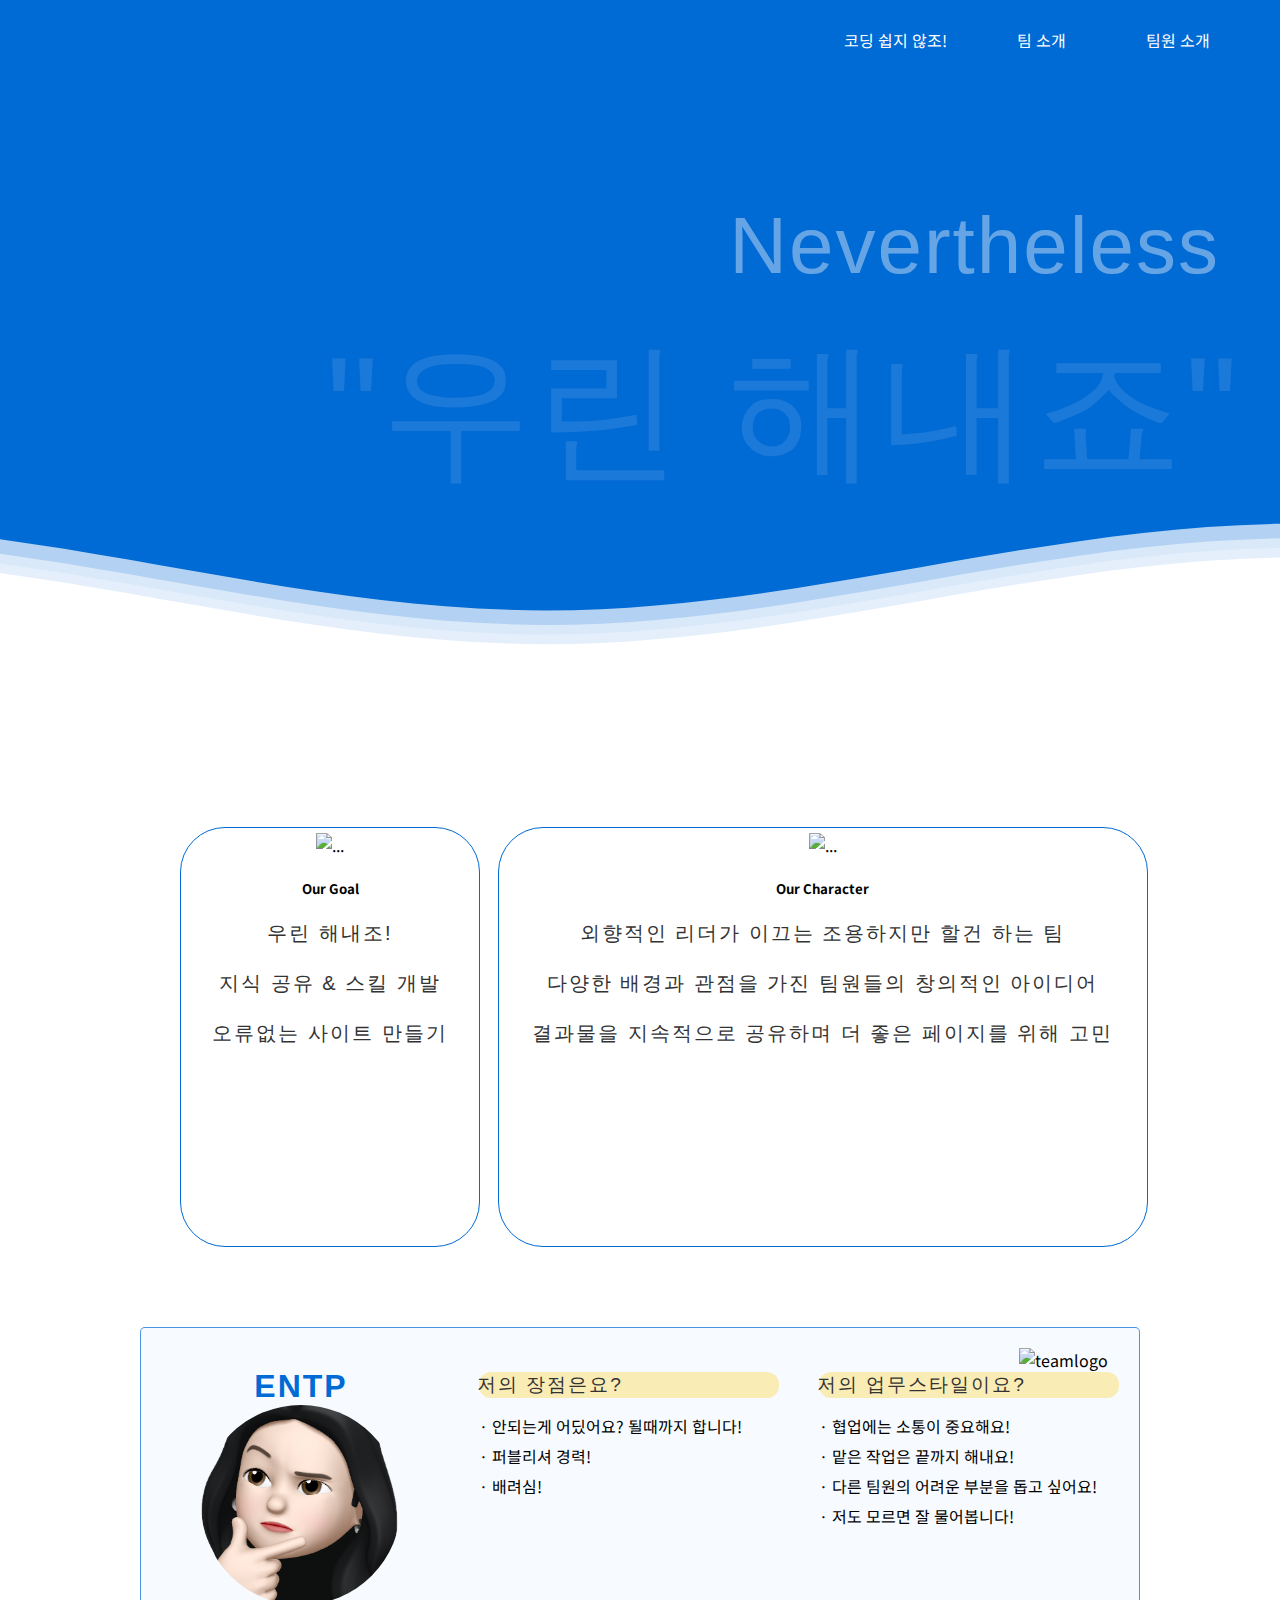
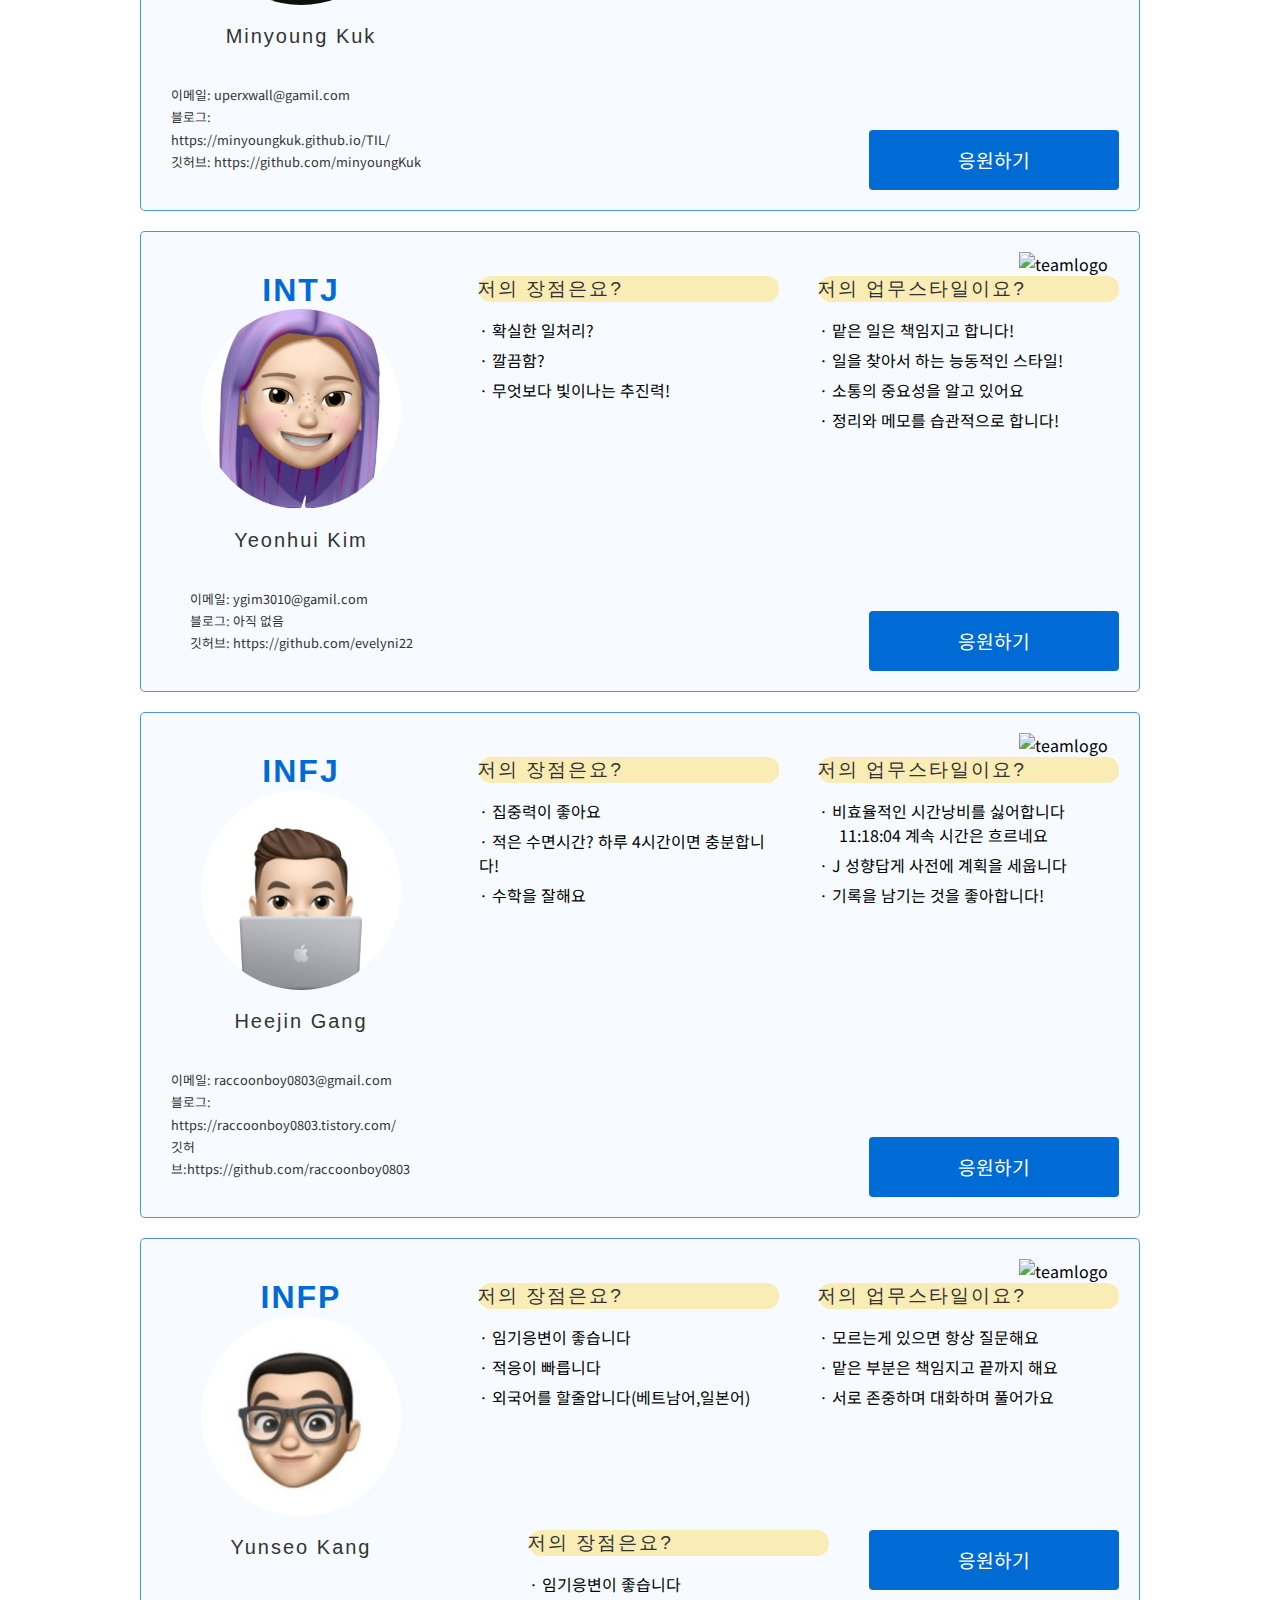
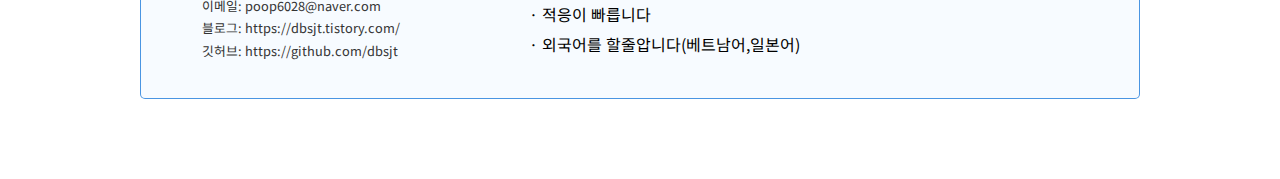
==== index.html @ ce43a479 "메인 화면 수정" ====
<!DOCTYPE html>
<html lang="en">
  <head>
    <meta charset="UTF-8" />
    <meta name="viewport" content="width=device-width, initial-scale=1.0" />
    <title>TEAM B05</title>
    <link rel="stylesheet" href="./css/style.css" />
  </head>
  <body>
    <!-- 운성 -->
    <div class="header">
      <div class="logo"></div>
      <div class="menu">
        <span class="title" onclick="scrollToTop()">코딩 쉽지 않조!</span>
        <a onclick="scrollToElement('#teamName')">팀 소개</a>
        <a onclick="scrollToElement('#firstMainCard', 'start')">팀원 소개</a>
      </div>
    </div>
    <!-- 운성 -->
    <!-- 연희 -->
    <div class="main">
      <!-- 로고있는 곳 네모 -->
      <div class="withoutwave">
        <h1 class="ourgoal1">Nevertheless</h1>
        <h1 class="ourgoal">"우린 해내죠"</h1>
      </div>

      <!--물결-->
      <div>
        <svg
          class="waves"
          xmlns="http://www.w3.org/2000/svg"
          xmlns:xlink="http://www.w3.org/1999/xlink"
          viewBox="0 24 150 28"
          preserveAspectRatio="none"
          shape-rendering="auto"
        >
          <defs>
            <path
              id="gentle-wave"
              d="M-160 44c30 0 58-18 88-18s 58 18 88 18 58-18 88-18 58 18 88 18 v44h-352z"
            />
          </defs>
          <g class="parallax">
            <use
              xlink:href="#gentle-wave"
              x="48"
              y="0"
              fill="rgba(255,255,255,0.7)"
            />
            <use
              xlink:href="#gentle-wave"
              x="48"
              y="3"
              fill="rgba(255,255,255,0.5)"
            />
            <use
              xlink:href="#gentle-wave"
              x="48"
              y="5"
              fill="rgba(255,255,255,0.3)"
            />
            <use xlink:href="#gentle-wave" x="48" y="7" fill="#fff" />
          </g>
        </svg>
      </div>
      <!--물결 끝-->
    </div>

    <!--맨 밑-->
    <div class="ourname">
      <div class="content flex">
        <p></p>
      </div>
    </div>

    <div class="flex">

        <div>
            <div class="yhcard1">
                <img src="https://encrypted-tbn0.gstatic.com/images?q=tbn:ANd9GcTBmzocrJNdVO9aKdgIhUL8b-_xjEfi5-vvSSz6p4Pv6wN9nYnUZXZ4HxGWE3G3DwFTs9Y&usqp=CAU"
                    class="card-img-top1" alt="...">
                <div class="yhc-body">
                    <h5 class="yhc-title">Our Goal</h5>
                    <p class="yhc-text">우린 해내조!<br><br>
                      지식 공유 & 스킬 개발 <br><br>
                      오류없는 사이트 만들기
                    </p>
                </div>
            </div>
        </div>
        <div>
            <div class="yhcard2">
                <img src="https://encrypted-tbn0.gstatic.com/images?q=tbn:ANd9GcSh9RCRWmDc_sLZ7TirH-FtY98nE40K6M0dqA&s"
                    class="card-img-top2" alt="...">
                <div class="yhc-body">
                    <h5 class="yhc-title">Our Character</h5>
                    <p class="yhc-text">외향적인 리더가 이끄는 조용하지만 할건 하는 팀<br><br>
                      다양한 배경과 관점을 가진 팀원들의 창의적인 아이디어<br><br>
                      결과물을 지속적으로 공유하며 더 좋은 페이지를 위해 고민</p>
                </div>
            </div>
        </div>
      </div>
    </div>
    <!-- 연희 끝 -->

    <!--카드섹션 시작-->
    <div class="mainCards">
      <div id="firstMainCard" class="mainCard">
        <div class="mainCardImgBox">
          <p class="mainProfileMbti">ENTP</p>
          <div class="profileImageWrap">
            <img
              src="./image/minyoung.png"
              alt="mainCardImage"
              class="mainCardImg"
            />
          </div>

          <p class="mainProfileName">Minyoung Kuk</p>
          <div class="mainCardsContact">
            <ul>
              <li>
                <a href="mailto: uperxwall@gamil.com"
                  >이메일: uperxwall@gamil.com</a
                >
              </li>
              <li>
                <a href="https://minyoungkuk.github.io/TIL/"
                  >블로그: https://minyoungkuk.github.io/TIL/</a
                >
              </li>
              <li>
                <a href="https://github.com/minyoungKuk"
                  >깃허브: https://github.com/minyoungKuk</a
                >
              </li>
            </ul>
          </div>
        </div>

        <div class="mainCardsContents">
          <div class="mainCardsContentsCon">
            <!-- <p class="title" style="text-align: right"> -->
            <!-- 팀 미니 프로젝트 - 코딩쉽지않조 -->
            <img
              src="https://ifh.cc/g/MtBP8X.png"
              class="teamlogo"
              alt="teamlogo"
            />
            <!-- </p> -->
            <div class="mainCardsTxtBox">
              <div>
                <p class="title">저의 장점은요?</p>
                <ul>
                  <li>· 안되는게 어딨어요? 될때까지 합니다!</li>
                  <li>· 퍼블리셔 경력!</li>
                  <li>· 배려심!</li>
                </ul>
              </div>
              <div>
                <p class="title">저의 업무스타일이요?</p>
                <ul>
                  <li>· 협업에는 소통이 중요해요!</li>
                  <li>· 맡은 작업은 끝까지 해내요!</li>
                  <li>· 다른 팀원의 어려운 부분을 돕고 싶어요!</li>
                  <li>· 저도 모르면 잘 물어봅니다!</li>
                </ul>
              </div>
            </div>
          </div>
          <a class="btn default" href="./sparta/index.html">응원하기</a>
        </div>
        <!--카드섹션 끝-->
      </div>

      <div id="firstMainCard" class="mainCard">
        <div class="mainCardImgBox">
          <p class="mainProfileMbti">INTJ</p>
          <div class="profileImageWrap">
            <img
              src="./image/evelynpoto.png"
              alt="mainCardImage"
              class="mainCardImg"
            />
          </div>

          <p class="mainProfileName">Yeonhui Kim</p>
          <div class="mainCardsContact">
            <ul>
              <li>
                <a href="mailto: uperxwall@gamil.com"
                  >이메일: ygim3010@gamil.com</a
                >
              </li>
              <li>
                <a href="https://minyoungkuk.github.io/TIL/"
                  >블로그: 아직 없음</a
                >
              </li>
              <li>
                <a href="https://github.com/minyoungKuk"
                  >깃허브: https://github.com/evelyni22</a
                >
              </li>
            </ul>
          </div>
        </div>

        <div class="mainCardsContents">
          <div class="mainCardsContentsCon">
            <!-- <p class="title" style="text-align: right"> -->
            <!-- 팀 미니 프로젝트 - 코딩쉽지않조 -->
            <img
              src="https://ifh.cc/g/MtBP8X.png"
              class="teamlogo"
              alt="teamlogo"
            />
            <!-- </p> -->
            <div class="mainCardsTxtBox">
              <div>
                <p class="title">저의 장점은요?</p>
                <ul>
                  <li>· 확실한 일처리?</li>
                  <li>· 깔끔함?</li>
                  <li>· 무엇보다 빛이나는 추진력!</li>
                </ul>
              </div>
              <div>
                <p class="title">저의 업무스타일이요?</p>
                <ul>
                  <li>· 맡은 일은 책임지고 합니다!</li>
                  <li>· 일을 찾아서 하는 능동적인 스타일!</li>
                  <li>· 소통의 중요성을 알고 있어요</li>
                  <li>· 정리와 메모를 습관적으로 합니다!</li>
                </ul>
              </div>
            </div>
          </div>
          <a class="btn default" href="./sparta/index.html">응원하기</a>
        </div>
        <!--카드섹션 끝-->
      </div>

      <!-- Heejin -->
      <div id="firstMainCard" class="mainCard">
        <div class="mainCardImgBox">
          <p class="mainProfileMbti">INFJ</p>
          <div class="profileImageWrap">
            <img
              src="./image/heejin.jpeg"
              alt="mainCardImage"
              class="mainCardImg"
            />
          </div>

          <p class="mainProfileName">Heejin Gang</p>
          <div class="mainCardsContact">
            <ul>
              <li>
                <a href="mailto: raccoonboy0803@gmail.com"
                  >이메일: raccoonboy0803@gmail.com</a
                >
              </li>
              <li>
                <a href="https://raccoonboy0803.tistory.com/"
                  >블로그: https://raccoonboy0803.tistory.com/</a
                >
              </li>
              <li>
                <a href="https://github.com/raccoonboy0803"
                  >깃허브:https://github.com/raccoonboy0803</a
                >
              </li>
            </ul>
          </div>
        </div>

        <div class="mainCardsContents">
          <div class="mainCardsContentsCon">
            <!-- <p class="title" style="text-align: right"> -->
            <!-- 팀 미니 프로젝트 - 코딩쉽지않조 -->
            <img
              src="https://ifh.cc/g/MtBP8X.png"
              class="teamlogo"
              alt="teamlogo"
            />
            <!-- </p> -->
            <div class="mainCardsTxtBox">
              <div>
                <p class="title">저의 장점은요?</p>
                <ul>
                  <li>· 집중력이 좋아요</li>
                  <li>· 적은 수면시간? 하루 4시간이면 충분합니다!</li>
                  <li>· 수학을 잘해요</li>
                </ul>
              </div>
              <div>
                <p class="title">저의 업무스타일이요?</p>
                <ul>
                  <li>
                    · 비효율적인 시간낭비를 싫어합니다
                    <div style="margin-left: 20px">
                      <span id="clock" style="margin: 0">00:00:00</span>
                      <span>계속 시간은 흐르네요</span>
                    </div>
                  </li>
                  <li>· J 성향답게 사전에 계획을 세웁니다</li>
                  <li>· 기록을 남기는 것을 좋아합니다!</li>
                </ul>
              </div>
            </div>
          </div>
          <a class="btn default" href="./sparta/index.html">응원하기</a>
        </div>
        <!--Heejin 끝-->
      </div>
      <div id="firstMainCard" class="mainCard">
        <div class="mainCardImgBox">
          <p class="mainProfileMbti">INFP</p>
          <div class="profileImageWrap">
            <img
              src="./image/yunseo.jpg"
              alt="mainCardImage"
              class="mainCardImg"
            />
          </div>
  
          <p class="mainProfileName">Yunseo Kang</p>
          <div class="mainCardsContact">
            <ul>
              <li>
                <a href="mailto: poop6028@naver.com"
                  >이메일: poop6028@naver.com</a
                >
              </li>
              <li>
                <a href="https://dbsjt.tistory.com/"
                  >블로그: https://dbsjt.tistory.com/</a
                >
              </li>
              <li>
                <a href="https://github.com/dbsjt"
                  >깃허브: https://github.com/dbsjt</a
                >
              </li>
            </ul>
          </div>
        </div>
  
        <div class="mainCardsContents">
          <div class="mainCardsContentsCon">
            <!-- <p class="title" style="text-align: right"> -->
            <!-- 팀 미니 프로젝트 - 코딩쉽지않조 -->
            <img
              src="https://ifh.cc/g/MtBP8X.png"
              class="teamlogo"
              alt="teamlogo"
            />
            <!-- </p> -->
            <div class="mainCardsTxtBox">
              <div>
                <p class="title">저의 장점은요?</p>
                <ul>
                  <li>· 임기응변이 좋습니다</li>
                  <li>· 적응이 빠릅니다</li>
                  <li>· 외국어를 할줄압니다(베트남어,일본어)</li>
                </ul>
              </div>
              <div>
                <p class="title">저의 업무스타일이요?</p>
                <ul>
                  <li>· 모르는게 있으면 항상 질문해요</li>
                  <li>· 맡은 부분은 책임지고 끝까지 해요</li>
                  <li>· 서로 존중하며 대화하며 풀어가요</li>
                </ul>
              </div>
            </div>
          </div>
          <div>
            <div class="mainCardsTxtBox">
              <div>
                <p class="title">저의 장점은요?</p>
                <ul>
                  <li>· 임기응변이 좋습니다</li>
                  <li>· 적응이 빠릅니다</li>
                  <li>· 외국어를 할줄압니다(베트남어,일본어)</li>
                </ul>
              </div>
              <div>
          <a class="btn default" href="./sparta/index.html">응원하기</a>
        </div>
        </div>
        <!--카드섹션 끝-->
      </div>
    </div>
    <script src="./js/main.js"></script>
  </body>
</html>
---- css/style.css ----
@import url("https://fonts.googleapis.com/css2?family=Noto+Sans+KR:wght@100..900&display=swap");

/* 공통 st */
* {
  font-family: "Noto Sans KR", sans-serif;
  font-optical-sizing: auto;
  box-sizing: border-box;
}
body {
  margin: 0;
}

.btn {
  display: flex;
  flex-direction: column;
  align-items: center;
  align-content: center;
  justify-content: center;
  width: 250px;
  height: 60px;
  background-color: #006ad5;
  border: 2px solid #006ad5;
  border-radius: 4px;
  color: #fff;
  font-size: 1.2rem;
}

.btn:hover {
  background-color: #fff;
  color: #000;
}

.btn.yellow {
  display: flex;
  flex-direction: column;
  align-items: center;
  align-content: center;
  justify-content: center;
  width: 250px;
  height: 60px;
  background-color: #ffd653;
  border: 2px solid #ffd653;
  border-radius: 4px;
  color: #000;
  font-size: 1.2rem;
}
.btn.yellow:hover {
  background-color: #fff;
  color: #000;
}
/* 공통 nd */

/* 운성 */
body {
  margin: 0;
  padding: 0;
  width: 100%;
  height: 100%;
}

.header {
  position: fixed;
  top: 0;
  z-index: 1000;
  width: 100%;
  height: 80px;
  display: flex;
  align-items: center;
  justify-content: flex-end;
  background-color: #006ad5;
  padding-right: 20px;
}

.logo {
  width: 300px;
  height: 80px;
  background-image: url("https://ifh.cc/g/gz9Has.jpg");
  background-position: center;
  background-size: contain;
  background-repeat: no-repeat;
}

.menu {
  width: auto;
  display: flex;
  flex-direction: row;
  align-items: center;
  margin-left: auto; /* Start at the right */
  margin-right: 20px;
}
.menu a {
  text-decoration: none;
  color: white;
  padding: 10px 30px; /* 조절 가능한 패딩 값 */
  cursor: pointer;
  margin-left: 20px; /* 오른쪽 마진 추가 */
}

.menu a:last-child {
  margin-right: 0;
}

a:hover {
  text-decoration: underline;
}

.title {
  color: white;
  padding-right: 20px;
  cursor: pointer; /* 손 모양 커서 추가 */
  text-decoration: none; /* 밑줄 제거 */
}

.title:hover {
  text-decoration: underline; /* 마우스 오버 시 밑줄 효과 */
}

.List {
  width: 100%;
  height: 100px;
  margin-top: 20px;
  display: flex;
  align-items: center;
  border: 2px solid black;
  position: relative;
}
/* 운성 */

/* 연희 */

@import url(//fonts.googleapis.com/css?family=Lato:300:400);

body {
  margin: 0;
}

/* 글자들 */
h1 {
  font-family: "Lato", sans-serif;
  font-weight: 300;
  letter-spacing: 2px;
  font-size: 48px;
}

p {
  font-family: "Lato", sans-serif;
  letter-spacing: 2px;
  font-size: 20px;
  color: #333333;
}
.ourgoal1 {
  opacity: 0.4;
  font-size: 80px;
  margin: 200px 60px 0px auto;
}
.ourgoal {
  opacity: 0.1;
  font-size: 150px;
  margin: 20px 40px 0px auto;
}
/* 모형들 */

.main {
  position: fixed;
  position: relative;
  text-align: center;
  background-color: #006ad5;
  color: white;
}

.withoutwave {
  width: 100%;
  margin: 0;
  padding: 0;
  display: flex;
  flex-direction: column;
}

.waves {
  position: relative;
  width: 100%;
  height: 15vh;
  margin-bottom: -7px;
  /*Fix for safari gap*/
  min-height: 100px;
  max-height: 150px;
}

.content {
  position: relative;
  height: 20vh;
  text-align: center;
  font-size: 25px;
}

.flex {
  margin: 0 19% 0 19%;

  display: flex;
  justify-content: center;
  align-items: center;
  text-align: center;
}

.yhcard1 {
  width: 300px;
  height: 420px;
  border-radius: 15vh;
  border-style: ridge;
  border-color: #006ad5;
  border-width: 1px;
  border-radius: 5vh;
  margin: 0 5% 0 5%;
  padding: 5px 25px 5px 25px;
}

.yhcard2 {
  width: 650px;
  height: 420px;
  border-radius: 15vh;
  border-style: ridge;
  border-color: #006ad5;
  border-width: 1px;
  border-radius: 5vh;
  margin: 0 5% 0 5%;
  padding: 5px 25px 5px 25px;
}

/* Animation */

.parallax > use {
  animation: move-forever 25s cubic-bezier(0.55, 0.5, 0.45, 0.5) infinite;
}

.parallax > use:nth-child(1) {
  animation-delay: -2s;
  animation-duration: 7s;
}

.parallax > use:nth-child(2) {
  animation-delay: -3s;
  animation-duration: 10s;
}

.parallax > use:nth-child(3) {
  animation-delay: -4s;
  animation-duration: 13s;
}

.parallax > use:nth-child(4) {
  animation-delay: -5s;
  animation-duration: 20s;
}

@keyframes move-forever {
  0% {
    transform: translate3d(-90px, 0, 0);
  }

  100% {
    transform: translate3d(85px, 0, 0);
  }
}

/*for mobile*/
@media (max-width: 768px) {
  .waves {
    height: 40px;
    min-height: 40px;
  }

  .content {
    height: 30vh;
  }

  h1 {
    font-size: 24px;
  }
}

/* 연희 끝 */

/* mainPage cardSection */
.mainCards {
  margin: 80px 0;
}
.mainCard {
  display: flex;
  flex-direction: row;
  border: 1px solid rgba(0, 106, 213, 0.7);
  border-radius: 5px;
  justify-content: space-between;
  width: 100%;
  max-width: 1000px;
  padding: 20px;
  background-color: #f5faffc9;
  margin: 20px auto;
}
.mainCardImgBox {
  width: 300px;
  display: flex;
  flex-direction: column;
  align-items: center;
  margin: 0px 30px 0 10px;
}
.profileImageWrap {
  width: 200px;
  height: 200px;
  border-radius: 70%;
  overflow: hidden;
}
.mainCardImg {
  width: 100%;
  height: 100%;
  object-fit: cover;
}

.mainProfileMbti {
  margin: 20px 0 0 0;
  font-size: 20px;
  font-weight: 700;
  color: #006ad5;
  font-size: 2rem;
}

.mainCardsContact ul {
  padding: 0;
}
.mainCardsContact ul li {
  font-size: 0.8rem;
  line-height: 1.4rem;
}
.mainCardsContact ul li a {
  text-decoration: none;
  color: #333;
  cursor: pointer;
}

.mainCardsContents {
  width: 658px;
  display: flex;
  flex-direction: column;
  align-items: flex-end;
  justify-content: space-between;
}

.mainCardsContents p {
  font-size: 1.2rem;
  text-align: right;
}

.mainCardsContentsCon {
  display: flex;
  flex-direction: column;
  align-items: flex-end;
}
.mainCardsContentsCon .teamlogo {
  width: 100px;
  padding: 0;
  /* background-color: #fff; */
}
.mainCardsContents p.title {
  width: 300px;
  color: #333333;
  font-weight: 500;
  background-color: #ffd7536e;
  border-radius: 20px;
  font-size: 1rem;
  text-align: left;
  text-indent: -2px;
}
.mainCard ul {
  list-style: none;
}
.mainCard p:hover {
  text-decoration: none;
  cursor: none;
}

.mainCardsTxtBox {
  display: flex;
  flex-direction: row;
}

.mainCardsTxtBox ul {
  list-style: none;
  padding: 0;
}

.mainCardsTxtBox ul li {
  padding-bottom: 6px;
}

.mainCardsTxtBox div {
  margin-left: 40px;
}
.mainCard .mainCardsTxtBox div .title {
  background-color: #fff;
  font-size: 1.2rem;
  margin: 0;
  text-align: left;
  padding: 0;
  background-color: #ffd7536e;
  border-radius: 12px;
  text-indent: -2px;
}

.mainCardsContents .btn {
  text-decoration: none;
  transition: all 300ms ease;
}

.mainCardsContents .btn.default:hover {
  transform: scale(1.02);
}

/* 현우 작업본 */
.item {
  width: 360px;
  height: 315px;
  border: 1px solid black;
  text-align: center;

  margin: 20px right 20px auto;
}

.container {
  display: flex;
  gap: 20px;

  align-items: stretch;
}
.container-wrapper {
  width: fit-content;
  display: flex;
  flex-direction: column;
  gap: 20px;
}
/* 윤서 작업본 */
.mypostingbox {
  width: 400px;
  height: fit-content;

  padding: 30px;
  box-shadow: 0px 0px 3px 0px black;
  border-radius: 5px;
  background-color: white;

  justify-content: center;
}
.myimg {
  width: 300px;
  height: 300px;

  margin: 30px auto 0px auto;
  box-shadow: 0px 0px 3px 0px black;
  border-radius: 50%;
  overflow: hidden;
  position: relative;
}
.moge {
  height: 200px;
  font-family: "Jua", sans-serif;
  text-align: center;
}
.jua-regular {
  font-family: "Jua", sans-serif;
  font-weight: 400;
  font-style: normal;
  font-size: 40px;
  color: #006ad5;
  margin: 20px;

  text-align: center;
}
.card-img-top1 {
  width: 100%;
  height: 170px;
}
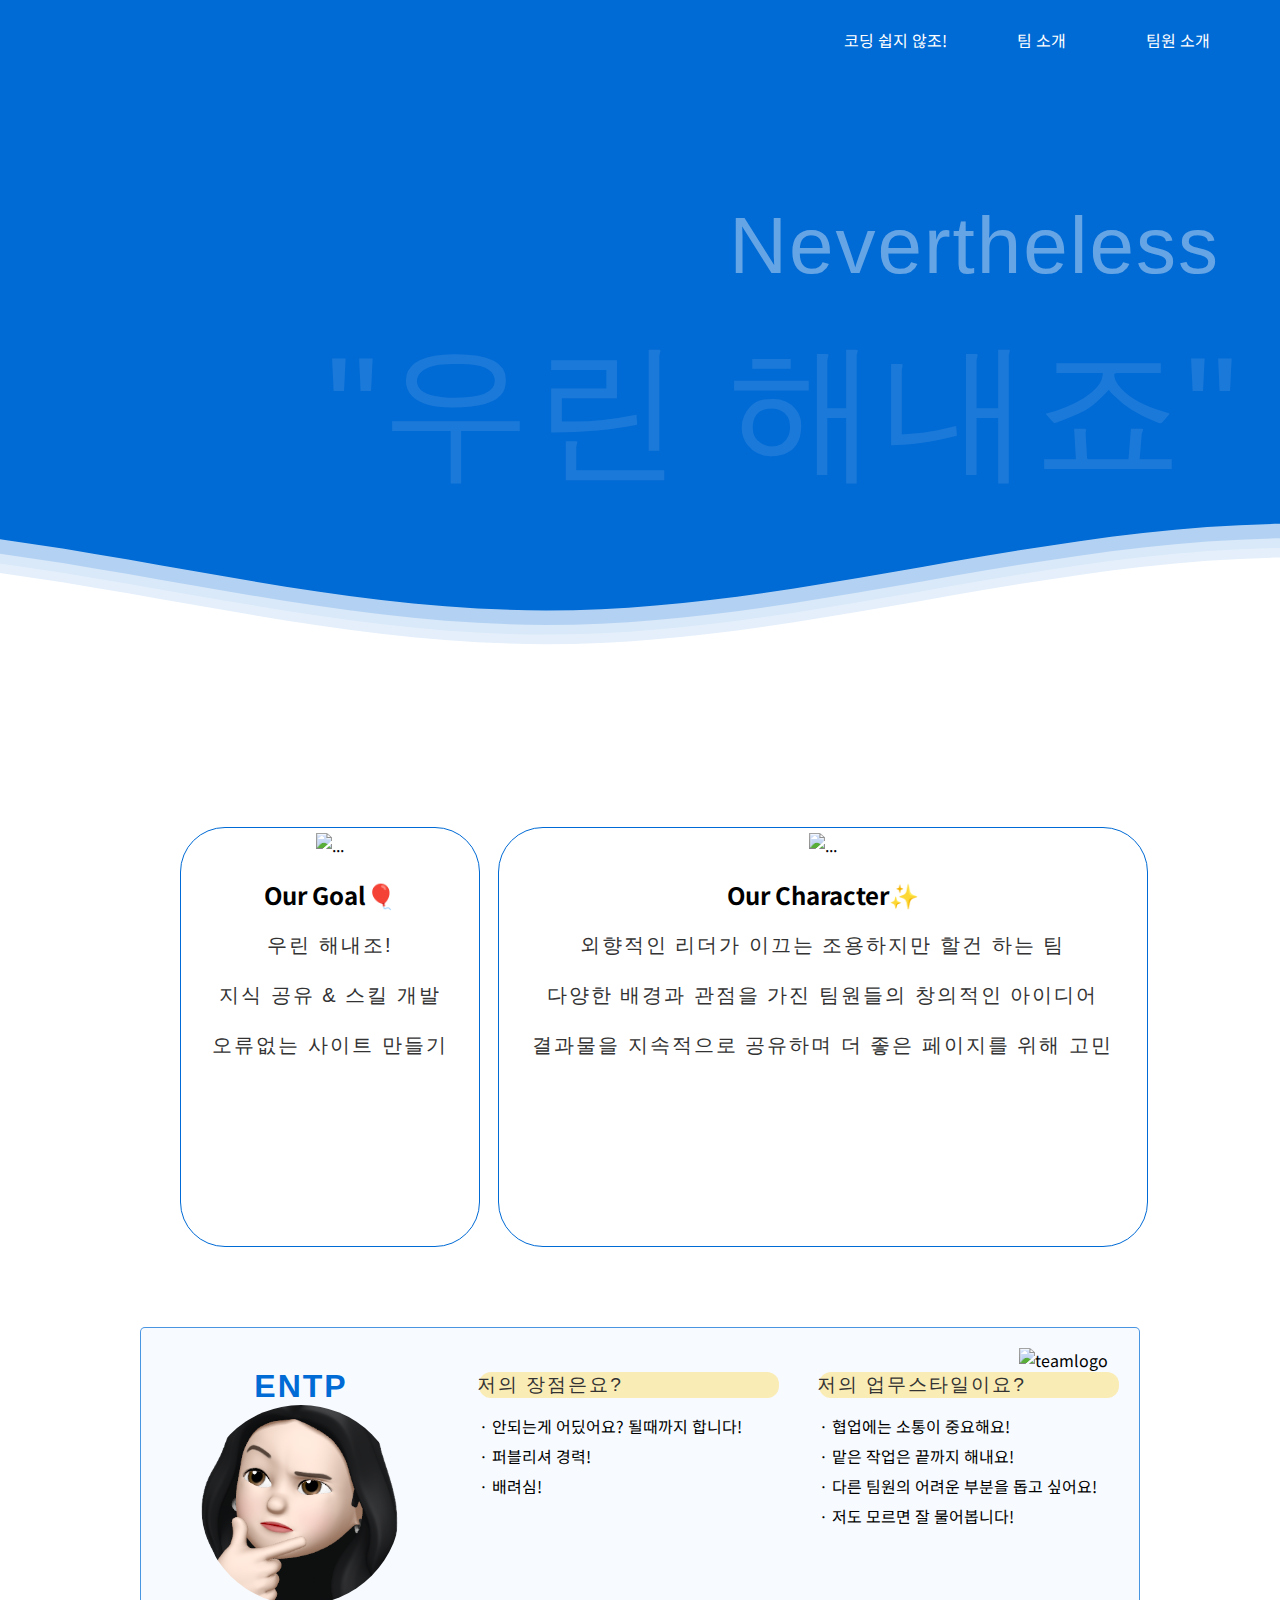
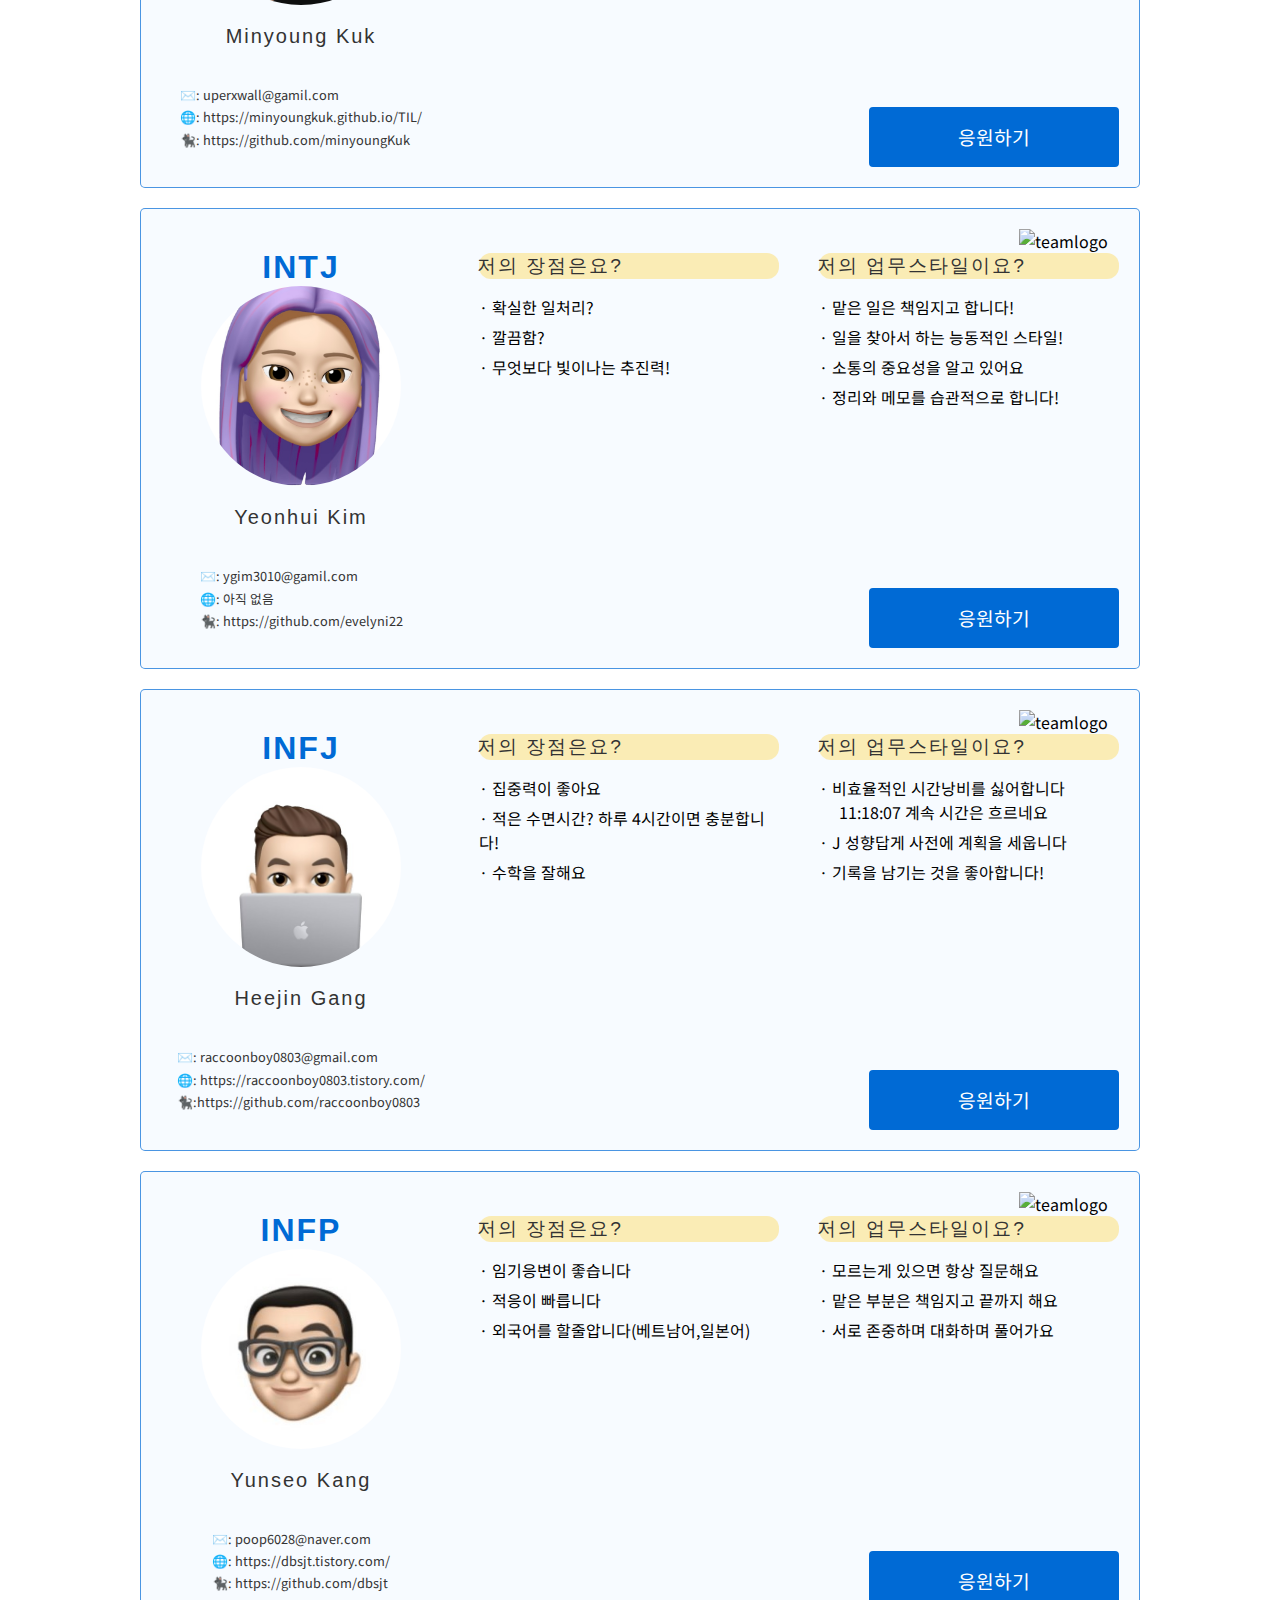
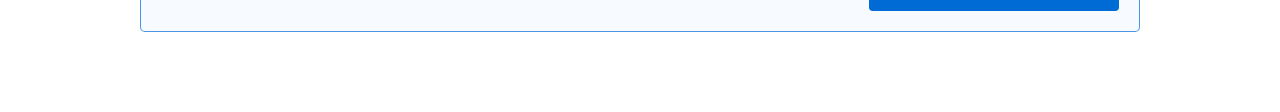
==== commit 7f0026b0: "end" ====
--- a/index.html
+++ b/index.html
@@ -81,7 +81,7 @@
                 <img src="https://encrypted-tbn0.gstatic.com/images?q=tbn:ANd9GcTBmzocrJNdVO9aKdgIhUL8b-_xjEfi5-vvSSz6p4Pv6wN9nYnUZXZ4HxGWE3G3DwFTs9Y&usqp=CAU"
                     class="card-img-top1" alt="...">
                 <div class="yhc-body">
-                    <h5 class="yhc-title">Our Goal</h5>
+                    <h2 class="yhc-title">Our Goal🎈</h2>
                     <p class="yhc-text">우린 해내조!<br><br>
                       지식 공유 & 스킬 개발 <br><br>
                       오류없는 사이트 만들기
@@ -94,7 +94,7 @@
                 <img src="https://encrypted-tbn0.gstatic.com/images?q=tbn:ANd9GcSh9RCRWmDc_sLZ7TirH-FtY98nE40K6M0dqA&s"
                     class="card-img-top2" alt="...">
                 <div class="yhc-body">
-                    <h5 class="yhc-title">Our Character</h5>
+                    <h2 class="yhc-title">Our Character✨</h2>
                     <p class="yhc-text">외향적인 리더가 이끄는 조용하지만 할건 하는 팀<br><br>
                       다양한 배경과 관점을 가진 팀원들의 창의적인 아이디어<br><br>
                       결과물을 지속적으로 공유하며 더 좋은 페이지를 위해 고민</p>
@@ -123,17 +123,17 @@
             <ul>
               <li>
                 <a href="mailto: uperxwall@gamil.com"
-                  >이메일: uperxwall@gamil.com</a
+                  >✉️: uperxwall@gamil.com</a
                 >
               </li>
               <li>
                 <a href="https://minyoungkuk.github.io/TIL/"
-                  >블로그: https://minyoungkuk.github.io/TIL/</a
+                  >🌐: https://minyoungkuk.github.io/TIL/</a
                 >
               </li>
               <li>
                 <a href="https://github.com/minyoungKuk"
-                  >깃허브: https://github.com/minyoungKuk</a
+                  >🐈‍⬛: https://github.com/minyoungKuk</a
                 >
               </li>
             </ul>
@@ -191,17 +191,17 @@
             <ul>
               <li>
                 <a href="mailto: uperxwall@gamil.com"
-                  >이메일: ygim3010@gamil.com</a
+                  >✉️: ygim3010@gamil.com</a
                 >
               </li>
               <li>
                 <a href="https://minyoungkuk.github.io/TIL/"
-                  >블로그: 아직 없음</a
+                  >🌐: 아직 없음</a
                 >
               </li>
               <li>
                 <a href="https://github.com/minyoungKuk"
-                  >깃허브: https://github.com/evelyni22</a
+                  >🐈‍⬛: https://github.com/evelyni22</a
                 >
               </li>
             </ul>
@@ -260,17 +260,17 @@
             <ul>
               <li>
                 <a href="mailto: raccoonboy0803@gmail.com"
-                  >이메일: raccoonboy0803@gmail.com</a
+                  >✉️: raccoonboy0803@gmail.com</a
                 >
               </li>
               <li>
                 <a href="https://raccoonboy0803.tistory.com/"
-                  >블로그: https://raccoonboy0803.tistory.com/</a
+                  >🌐: https://raccoonboy0803.tistory.com/</a
                 >
               </li>
               <li>
                 <a href="https://github.com/raccoonboy0803"
-                  >깃허브:https://github.com/raccoonboy0803</a
+                  >🐈‍⬛:https://github.com/raccoonboy0803</a
                 >
               </li>
             </ul>
@@ -332,17 +332,17 @@
             <ul>
               <li>
                 <a href="mailto: poop6028@naver.com"
-                  >이메일: poop6028@naver.com</a
+                  >✉️: poop6028@naver.com</a
                 >
               </li>
               <li>
                 <a href="https://dbsjt.tistory.com/"
-                  >블로그: https://dbsjt.tistory.com/</a
+                  >🌐: https://dbsjt.tistory.com/</a
                 >
               </li>
               <li>
                 <a href="https://github.com/dbsjt"
-                  >깃허브: https://github.com/dbsjt</a
+                  >🐈‍⬛: https://github.com/dbsjt</a
                 >
               </li>
             </ul>
@@ -378,19 +378,7 @@
               </div>
             </div>
           </div>
-          <div>
-            <div class="mainCardsTxtBox">
-              <div>
-                <p class="title">저의 장점은요?</p>
-                <ul>
-                  <li>· 임기응변이 좋습니다</li>
-                  <li>· 적응이 빠릅니다</li>
-                  <li>· 외국어를 할줄압니다(베트남어,일본어)</li>
-                </ul>
-              </div>
-              <div>
           <a class="btn default" href="./sparta/index.html">응원하기</a>
-        </div>
         </div>
         <!--카드섹션 끝-->
       </div>
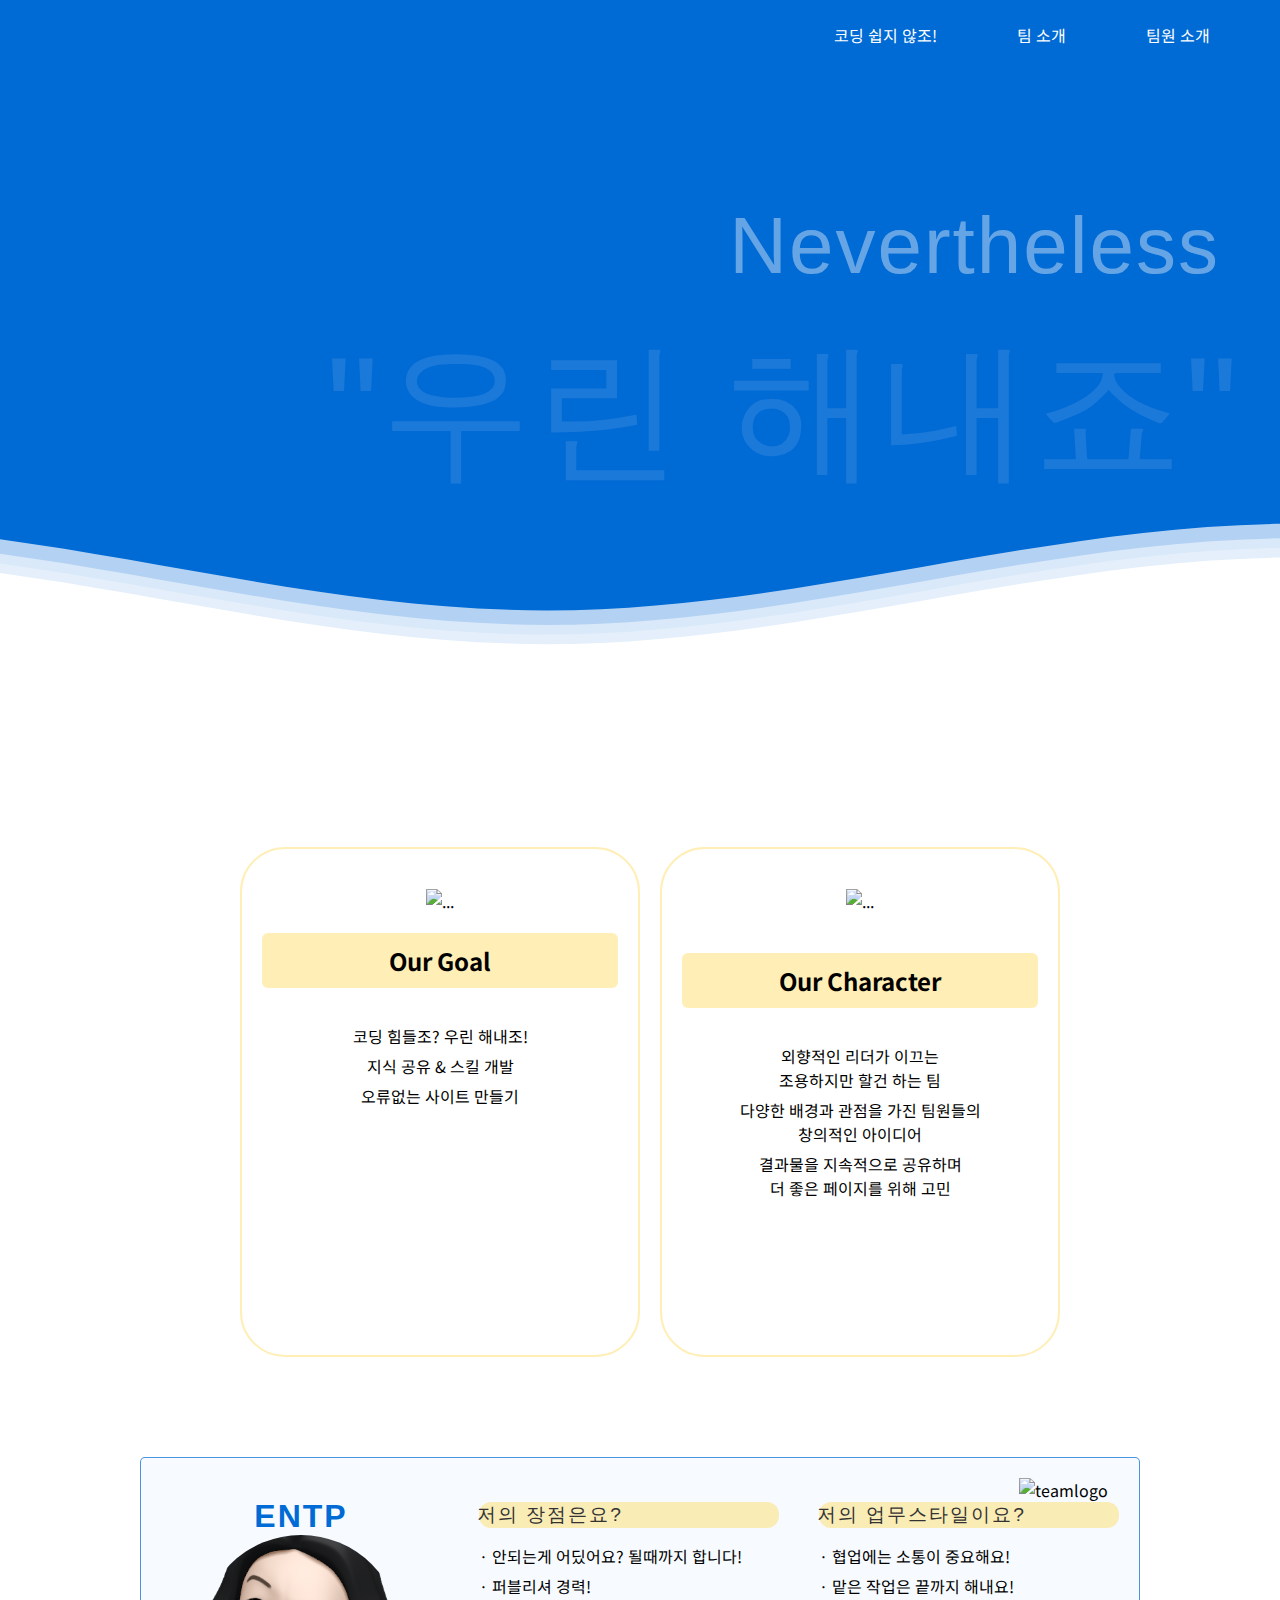
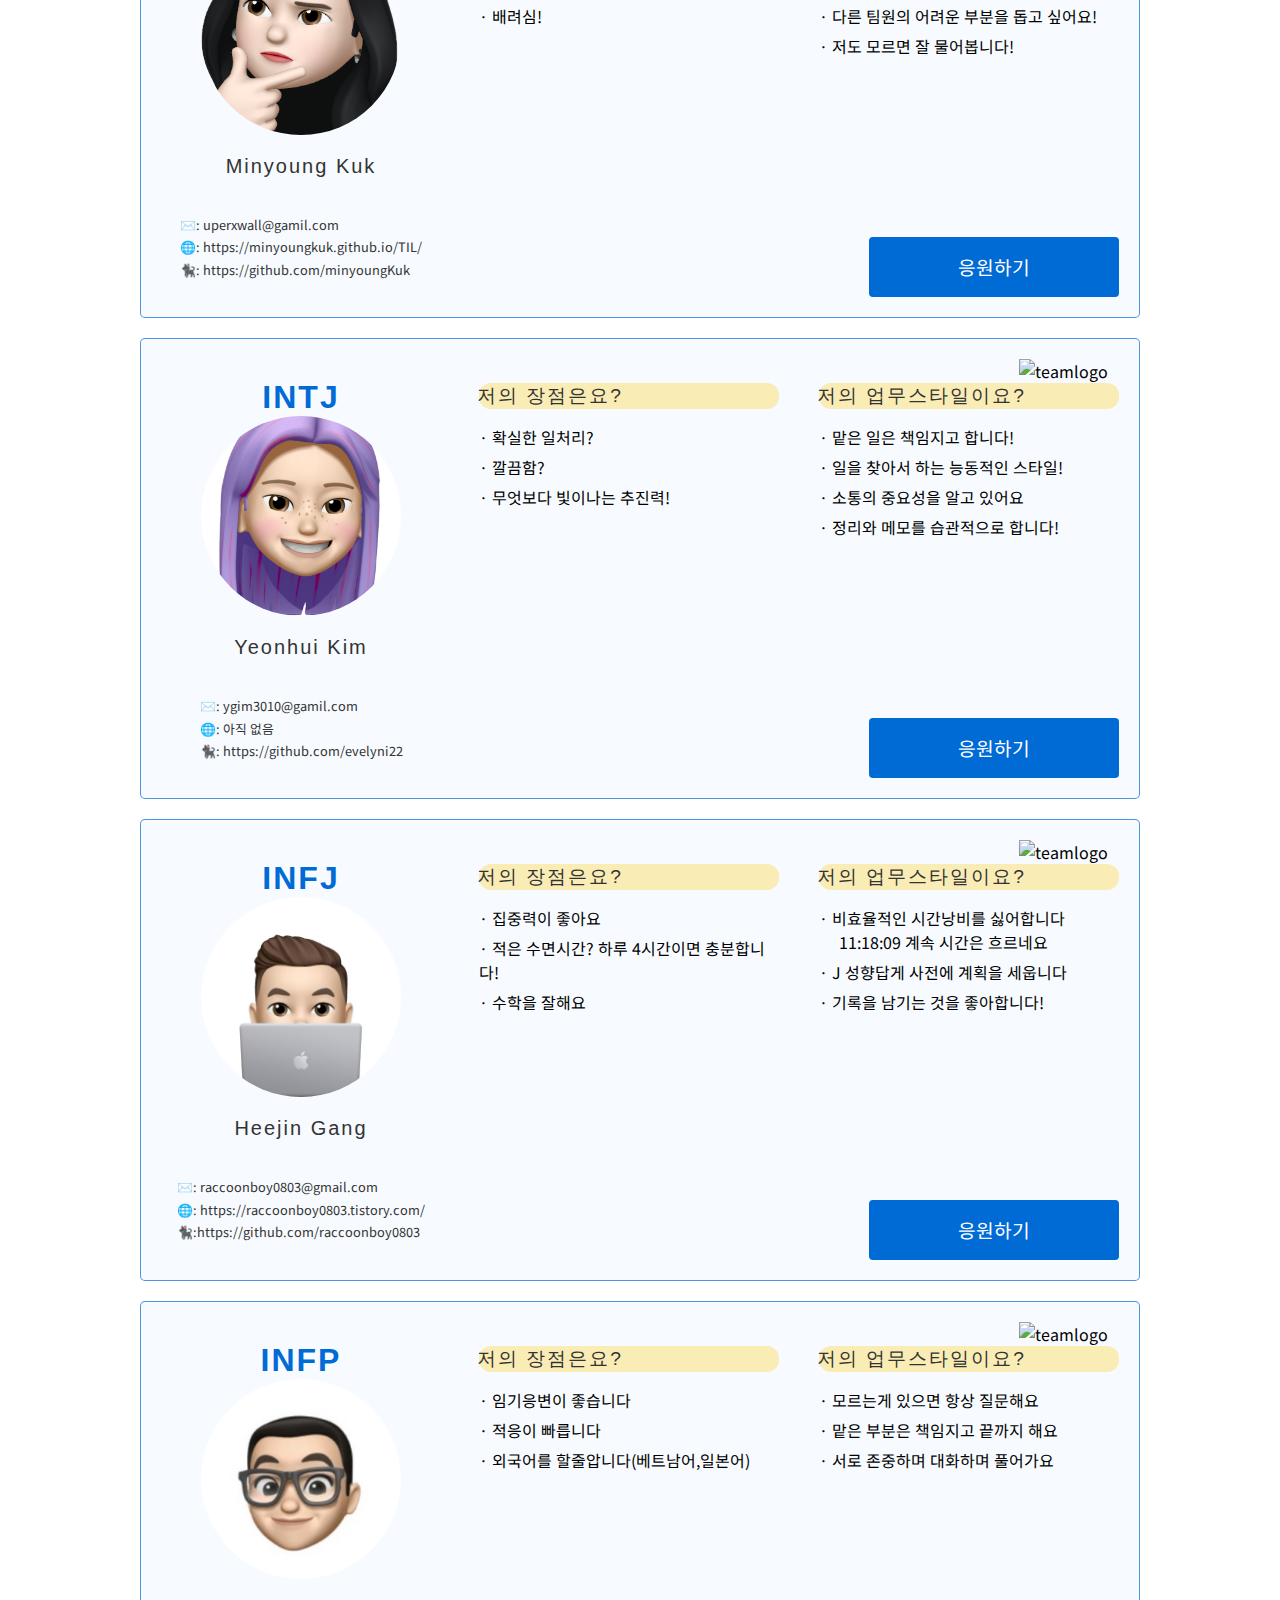
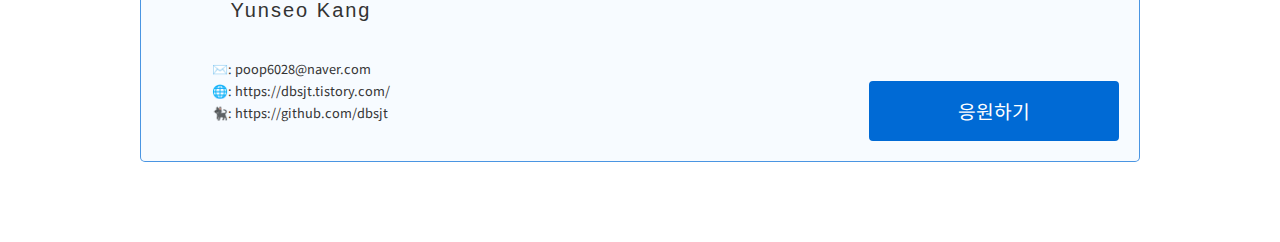
==== commit edf29156: "메인페이지 수정" ====
--- a/index.html
+++ b/index.html
@@ -11,7 +11,7 @@
     <div class="header">
       <div class="logo"></div>
       <div class="menu">
-        <span class="title" onclick="scrollToTop()">코딩 쉽지 않조!</span>
+        <a class="title" onclick="scrollToTop()">코딩 쉽지 않조!</a>
         <a onclick="scrollToElement('#teamName')">팀 소개</a>
         <a onclick="scrollToElement('#firstMainCard', 'start')">팀원 소개</a>
       </div>
@@ -69,37 +69,53 @@
 
     <!--맨 밑-->
     <div class="ourname">
-      <div class="content flex">
+      <div class="content">
         <p></p>
       </div>
     </div>
 
-    <div class="flex">
-
-        <div>
-            <div class="yhcard1">
-                <img src="https://encrypted-tbn0.gstatic.com/images?q=tbn:ANd9GcTBmzocrJNdVO9aKdgIhUL8b-_xjEfi5-vvSSz6p4Pv6wN9nYnUZXZ4HxGWE3G3DwFTs9Y&usqp=CAU"
-                    class="card-img-top1" alt="...">
-                <div class="yhc-body">
-                    <h2 class="yhc-title">Our Goal🎈</h2>
-                    <p class="yhc-text">우린 해내조!<br><br>
-                      지식 공유 & 스킬 개발 <br><br>
-                      오류없는 사이트 만들기
-                    </p>
-                </div>
-            </div>
-        </div>
-        <div>
-            <div class="yhcard2">
-                <img src="https://encrypted-tbn0.gstatic.com/images?q=tbn:ANd9GcSh9RCRWmDc_sLZ7TirH-FtY98nE40K6M0dqA&s"
-                    class="card-img-top2" alt="...">
-                <div class="yhc-body">
-                    <h2 class="yhc-title">Our Character✨</h2>
-                    <p class="yhc-text">외향적인 리더가 이끄는 조용하지만 할건 하는 팀<br><br>
-                      다양한 배경과 관점을 가진 팀원들의 창의적인 아이디어<br><br>
-                      결과물을 지속적으로 공유하며 더 좋은 페이지를 위해 고민</p>
-                </div>
-            </div>
+    <div class="flex" id="teamName">
+      <div>
+        <div class="yhcard">
+          <img
+            src="https://encrypted-tbn0.gstatic.com/images?q=tbn:ANd9GcTBmzocrJNdVO9aKdgIhUL8b-_xjEfi5-vvSSz6p4Pv6wN9nYnUZXZ4HxGWE3G3DwFTs9Y&usqp=CAU"
+            class="card-img-top1"
+            alt="..."
+          />
+          <div class="yhc-body">
+            <h2 class="yhc-title">Our Goal</h2>
+            <ul>
+              <li>코딩 힘들조? 우린 해내조!</li>
+              <li>지식 공유 & 스킬 개발</li>
+              <li>오류없는 사이트 만들기</li>
+            </ul>
+          </div>
+        </div>
+      </div>
+      <div>
+        <div class="yhcard scd">
+          <img
+            src="https://encrypted-tbn0.gstatic.com/images?q=tbn:ANd9GcSh9RCRWmDc_sLZ7TirH-FtY98nE40K6M0dqA&s"
+            class="card-img-top2"
+            alt="..."
+          />
+          <div class="yhc-body">
+            <h2 class="yhc-title">Our Character</h2>
+            <ul>
+              <li>
+                외향적인 리더가 이끄는 <br />
+                조용하지만 할건 하는 팀
+              </li>
+              <li>
+                다양한 배경과 관점을 가진 팀원들의 <br />
+                창의적인 아이디어
+              </li>
+              <li>
+                결과물을 지속적으로 공유하며 <br />
+                더 좋은 페이지를 위해 고민
+              </li>
+            </ul>
+          </div>
         </div>
       </div>
     </div>
@@ -190,14 +206,10 @@
           <div class="mainCardsContact">
             <ul>
               <li>
-                <a href="mailto: uperxwall@gamil.com"
-                  >✉️: ygim3010@gamil.com</a
-                >
-              </li>
-              <li>
-                <a href="https://minyoungkuk.github.io/TIL/"
-                  >🌐: 아직 없음</a
-                >
+                <a href="mailto: uperxwall@gamil.com">✉️: ygim3010@gamil.com</a>
+              </li>
+              <li>
+                <a href="https://minyoungkuk.github.io/TIL/">🌐: 아직 없음</a>
               </li>
               <li>
                 <a href="https://github.com/minyoungKuk"
@@ -326,14 +338,12 @@
               class="mainCardImg"
             />
           </div>
-  
+
           <p class="mainProfileName">Yunseo Kang</p>
           <div class="mainCardsContact">
             <ul>
               <li>
-                <a href="mailto: poop6028@naver.com"
-                  >✉️: poop6028@naver.com</a
-                >
+                <a href="mailto: poop6028@naver.com">✉️: poop6028@naver.com</a>
               </li>
               <li>
                 <a href="https://dbsjt.tistory.com/"
@@ -348,7 +358,7 @@
             </ul>
           </div>
         </div>
-  
+
         <div class="mainCardsContents">
           <div class="mainCardsContentsCon">
             <!-- <p class="title" style="text-align: right"> -->
--- a/css/style.css
+++ b/css/style.css
@@ -63,7 +63,7 @@
   top: 0;
   z-index: 1000;
   width: 100%;
-  height: 80px;
+  height: 70px;
   display: flex;
   align-items: center;
   justify-content: flex-end;
@@ -72,8 +72,8 @@
 }
 
 .logo {
-  width: 300px;
-  height: 80px;
+  width: 200px;
+  height: 70px;
   background-image: url("https://ifh.cc/g/gz9Has.jpg");
   background-position: center;
   background-size: contain;
@@ -94,14 +94,16 @@
   padding: 10px 30px; /* 조절 가능한 패딩 값 */
   cursor: pointer;
   margin-left: 20px; /* 오른쪽 마진 추가 */
+  transition: all 0.4ms ease;
+  transition-duration: 2ms;
+}
+
+.menu a:hover {
+  color: #ffd653;
 }
 
 .menu a:last-child {
   margin-right: 0;
-}
-
-a:hover {
-  text-decoration: underline;
 }
 
 .title {
@@ -109,10 +111,6 @@
   padding-right: 20px;
   cursor: pointer; /* 손 모양 커서 추가 */
   text-decoration: none; /* 밑줄 제거 */
-}
-
-.title:hover {
-  text-decoration: underline; /* 마우스 오버 시 밑줄 효과 */
 }
 
 .List {
@@ -194,38 +192,52 @@
 }
 
 .flex {
-  margin: 0 19% 0 19%;
-
   display: flex;
   justify-content: center;
   align-items: center;
   text-align: center;
-}
-
-.yhcard1 {
+  margin-bottom: 100px;
+}
+
+.yhcard {
+  height: 510px;
+  width: 400px;
+  padding: 20px;
+  border: 2px solid #ffd7536e;
+  border-radius: 5vh;
+  /* margin: 0 5% 0 5%; */
+  margin-left: 20px;
+  /* padding: 5px 25px 5px 25px; */
+}
+.yhc-body {
+  display: flex;
+  flex-direction: column;
+}
+.yhcard.scd img {
+  width: 220px;
+  padding-bottom: 20px;
+}
+
+.yhcard img {
+  padding-top: 20px;
   width: 300px;
-  height: 420px;
-  border-radius: 15vh;
-  border-style: ridge;
-  border-color: #006ad5;
-  border-width: 1px;
-  border-radius: 5vh;
-  margin: 0 5% 0 5%;
-  padding: 5px 25px 5px 25px;
-}
-
-.yhcard2 {
-  width: 650px;
-  height: 420px;
-  border-radius: 15vh;
-  border-style: ridge;
-  border-color: #006ad5;
-  border-width: 1px;
-  border-radius: 5vh;
-  margin: 0 5% 0 5%;
-  padding: 5px 25px 5px 25px;
-}
-
+}
+.yhcard ul {
+  list-style: none;
+  height: 100%;
+  display: flex;
+  flex-direction: row;
+  flex-direction: column;
+  padding: 0;
+}
+.yhc-title {
+  background-color: #ffd7536e;
+  padding: 10px;
+  border-radius: 6px;
+}
+.yhcard ul li {
+  padding-bottom: 6px;
+}
 /* Animation */
 
 .parallax > use {
@@ -475,5 +487,5 @@
 }
 .card-img-top1 {
   width: 100%;
-  height: 170px;
-}
+  /* height: 170px; */
+}
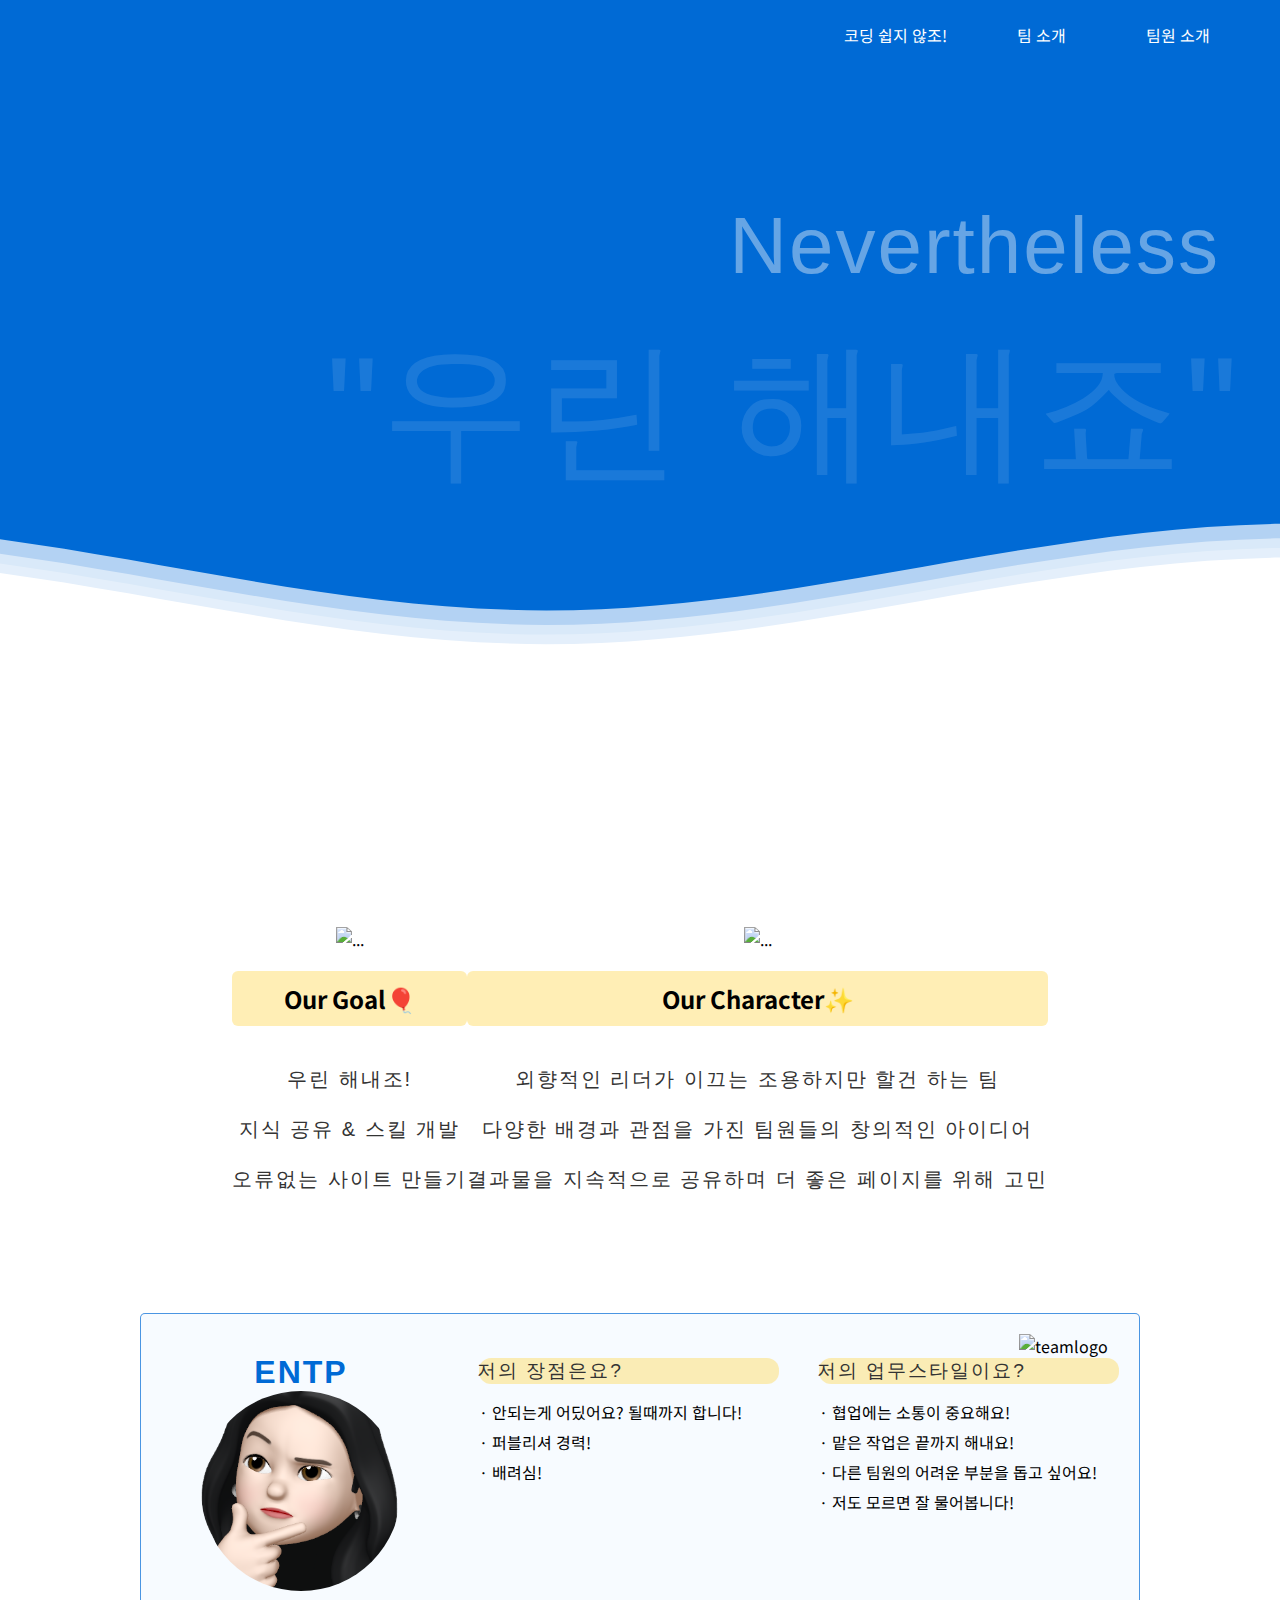
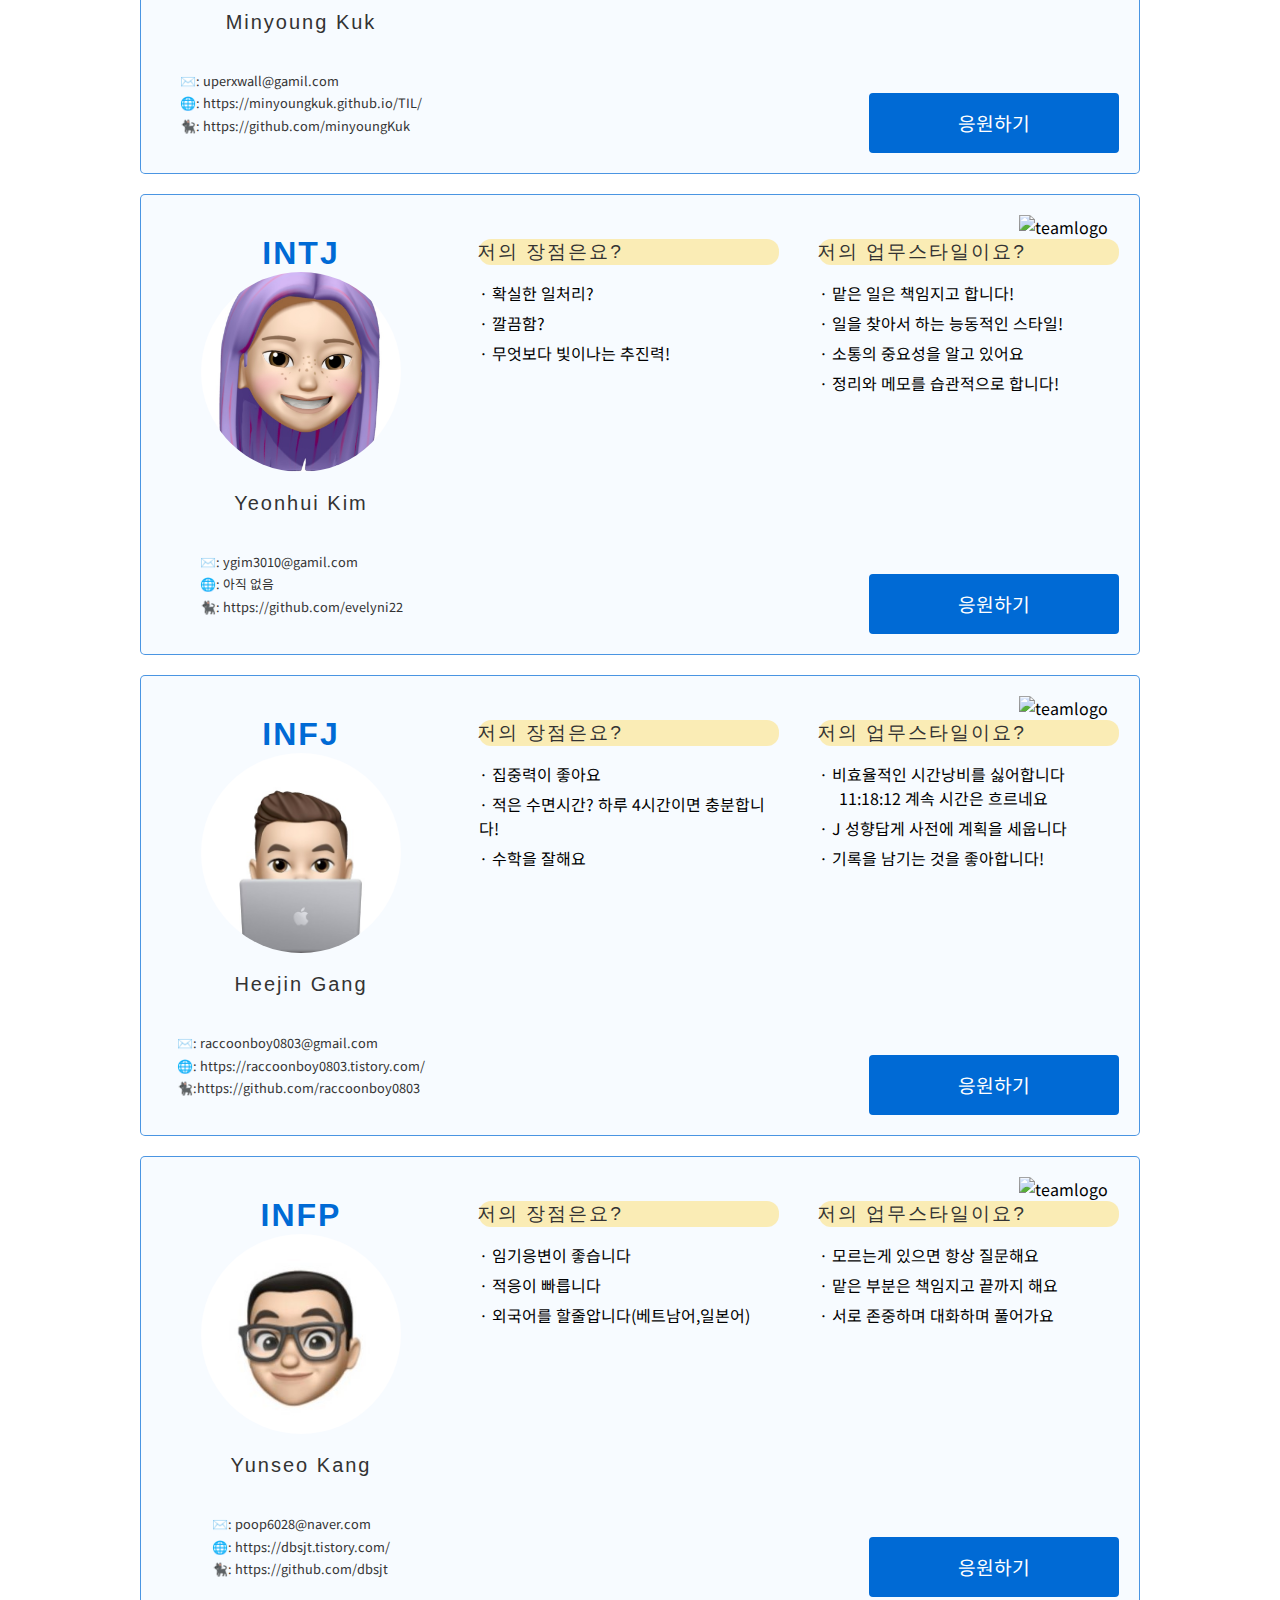
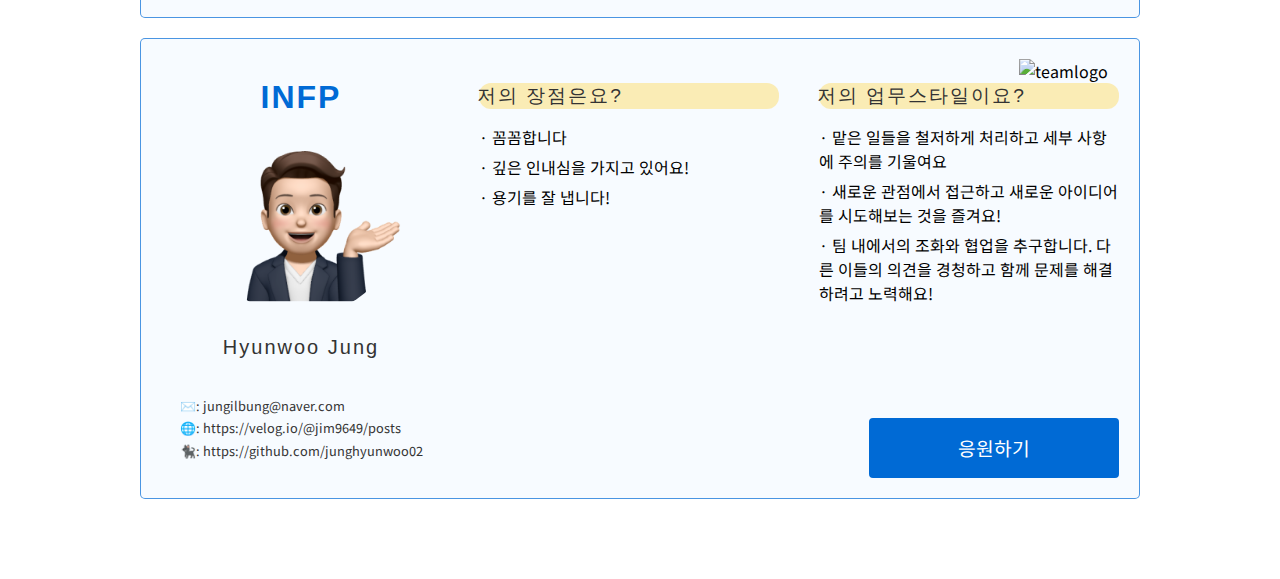
==== commit b20af522: "현우 카드 추가" ====
--- a/index.html
+++ b/index.html
@@ -11,7 +11,7 @@
     <div class="header">
       <div class="logo"></div>
       <div class="menu">
-        <a class="title" onclick="scrollToTop()">코딩 쉽지 않조!</a>
+        <span class="title" onclick="scrollToTop()">코딩 쉽지 않조!</span>
         <a onclick="scrollToElement('#teamName')">팀 소개</a>
         <a onclick="scrollToElement('#firstMainCard', 'start')">팀원 소개</a>
       </div>
@@ -69,53 +69,37 @@
 
     <!--맨 밑-->
     <div class="ourname">
-      <div class="content">
+      <div class="content flex">
         <p></p>
       </div>
     </div>
 
-    <div class="flex" id="teamName">
-      <div>
-        <div class="yhcard">
-          <img
-            src="https://encrypted-tbn0.gstatic.com/images?q=tbn:ANd9GcTBmzocrJNdVO9aKdgIhUL8b-_xjEfi5-vvSSz6p4Pv6wN9nYnUZXZ4HxGWE3G3DwFTs9Y&usqp=CAU"
-            class="card-img-top1"
-            alt="..."
-          />
-          <div class="yhc-body">
-            <h2 class="yhc-title">Our Goal</h2>
-            <ul>
-              <li>코딩 힘들조? 우린 해내조!</li>
-              <li>지식 공유 & 스킬 개발</li>
-              <li>오류없는 사이트 만들기</li>
-            </ul>
-          </div>
-        </div>
-      </div>
-      <div>
-        <div class="yhcard scd">
-          <img
-            src="https://encrypted-tbn0.gstatic.com/images?q=tbn:ANd9GcSh9RCRWmDc_sLZ7TirH-FtY98nE40K6M0dqA&s"
-            class="card-img-top2"
-            alt="..."
-          />
-          <div class="yhc-body">
-            <h2 class="yhc-title">Our Character</h2>
-            <ul>
-              <li>
-                외향적인 리더가 이끄는 <br />
-                조용하지만 할건 하는 팀
-              </li>
-              <li>
-                다양한 배경과 관점을 가진 팀원들의 <br />
-                창의적인 아이디어
-              </li>
-              <li>
-                결과물을 지속적으로 공유하며 <br />
-                더 좋은 페이지를 위해 고민
-              </li>
-            </ul>
-          </div>
+    <div class="flex">
+
+        <div>
+            <div class="yhcard1">
+                <img src="https://encrypted-tbn0.gstatic.com/images?q=tbn:ANd9GcTBmzocrJNdVO9aKdgIhUL8b-_xjEfi5-vvSSz6p4Pv6wN9nYnUZXZ4HxGWE3G3DwFTs9Y&usqp=CAU"
+                    class="card-img-top1" alt="...">
+                <div class="yhc-body">
+                    <h2 class="yhc-title">Our Goal🎈</h2>
+                    <p class="yhc-text">우린 해내조!<br><br>
+                      지식 공유 & 스킬 개발 <br><br>
+                      오류없는 사이트 만들기
+                    </p>
+                </div>
+            </div>
+        </div>
+        <div>
+            <div class="yhcard2">
+                <img src="https://encrypted-tbn0.gstatic.com/images?q=tbn:ANd9GcSh9RCRWmDc_sLZ7TirH-FtY98nE40K6M0dqA&s"
+                    class="card-img-top2" alt="...">
+                <div class="yhc-body">
+                    <h2 class="yhc-title">Our Character✨</h2>
+                    <p class="yhc-text">외향적인 리더가 이끄는 조용하지만 할건 하는 팀<br><br>
+                      다양한 배경과 관점을 가진 팀원들의 창의적인 아이디어<br><br>
+                      결과물을 지속적으로 공유하며 더 좋은 페이지를 위해 고민</p>
+                </div>
+            </div>
         </div>
       </div>
     </div>
@@ -206,10 +190,14 @@
           <div class="mainCardsContact">
             <ul>
               <li>
-                <a href="mailto: uperxwall@gamil.com">✉️: ygim3010@gamil.com</a>
-              </li>
-              <li>
-                <a href="https://minyoungkuk.github.io/TIL/">🌐: 아직 없음</a>
+                <a href="mailto: uperxwall@gamil.com"
+                  >✉️: ygim3010@gamil.com</a
+                >
+              </li>
+              <li>
+                <a href="https://minyoungkuk.github.io/TIL/"
+                  >🌐: 아직 없음</a
+                >
               </li>
               <li>
                 <a href="https://github.com/minyoungKuk"
@@ -328,6 +316,7 @@
         </div>
         <!--Heejin 끝-->
       </div>
+
       <div id="firstMainCard" class="mainCard">
         <div class="mainCardImgBox">
           <p class="mainProfileMbti">INFP</p>
@@ -392,6 +381,72 @@
         </div>
         <!--카드섹션 끝-->
       </div>
+      <!-- hyunwoo -->
+      <div id="firstMainCard" class="mainCard">
+        <div class="mainCardImgBox">
+          <p class="mainProfileMbti">INFP</p>
+          <div class="profileImageWrap">
+            <img
+              src="./image/hyunwoo.png"
+              alt="mainCardImage"
+              class="mainCardImg"
+            />
+          </div>
+  
+          <p class="mainProfileName">Hyunwoo Jung</p>
+          <div class="mainCardsContact">
+            <ul>
+              <li>
+                <a href="mailto: jungilbung@naver.com"
+                  >✉️: jungilbung@naver.com</a
+                >
+              </li>
+              <li>
+                <a href="https://velog.io/@jim9649/posts"
+                  >🌐: https://velog.io/@jim9649/posts</a
+                >
+              </li>
+              <li>
+                <a href="https://github.com/junghyunwoo02"
+                  >🐈‍⬛: https://github.com/junghyunwoo02</a
+                >
+              </li>
+            </ul>
+          </div>
+        </div>
+  
+        <div class="mainCardsContents">
+          <div class="mainCardsContentsCon">
+            <!-- <p class="title" style="text-align: right"> -->
+            <!-- 팀 미니 프로젝트 - 코딩쉽지않조 -->
+            <img
+              src="https://ifh.cc/g/MtBP8X.png"
+              class="teamlogo"
+              alt="teamlogo"
+            />
+            <!-- </p> -->
+            <div class="mainCardsTxtBox">
+              <div>
+                <p class="title">저의 장점은요?</p>
+                <ul>
+                  <li>· 꼼꼼합니다</li>
+                  <li>· 깊은 인내심을 가지고 있어요!</li>
+                  <li>· 용기를 잘 냅니다!</li>
+                </ul>
+              </div>
+              <div>
+                <p class="title">저의 업무스타일이요?</p>
+                <ul>
+                  <li>· 맡은 일들을 철저하게 처리하고 세부 사항에 주의를 기울여요</li>
+                  <li>· 새로운 관점에서 접근하고 새로운 아이디어를 시도해보는 것을 즐겨요!</li>
+                  <li>· 팀 내에서의 조화와 협업을 추구합니다. 다른 이들의 의견을 경청하고 함께 문제를 해결하려고 노력해요!</li>
+                </ul>
+              </div>
+            </div>
+          </div>
+          <a class="btn default" href="./sparta/index.html">응원하기</a>
+        </div>
+        <!--카드섹션 끝-->
     </div>
     <script src="./js/main.js"></script>
   </body>
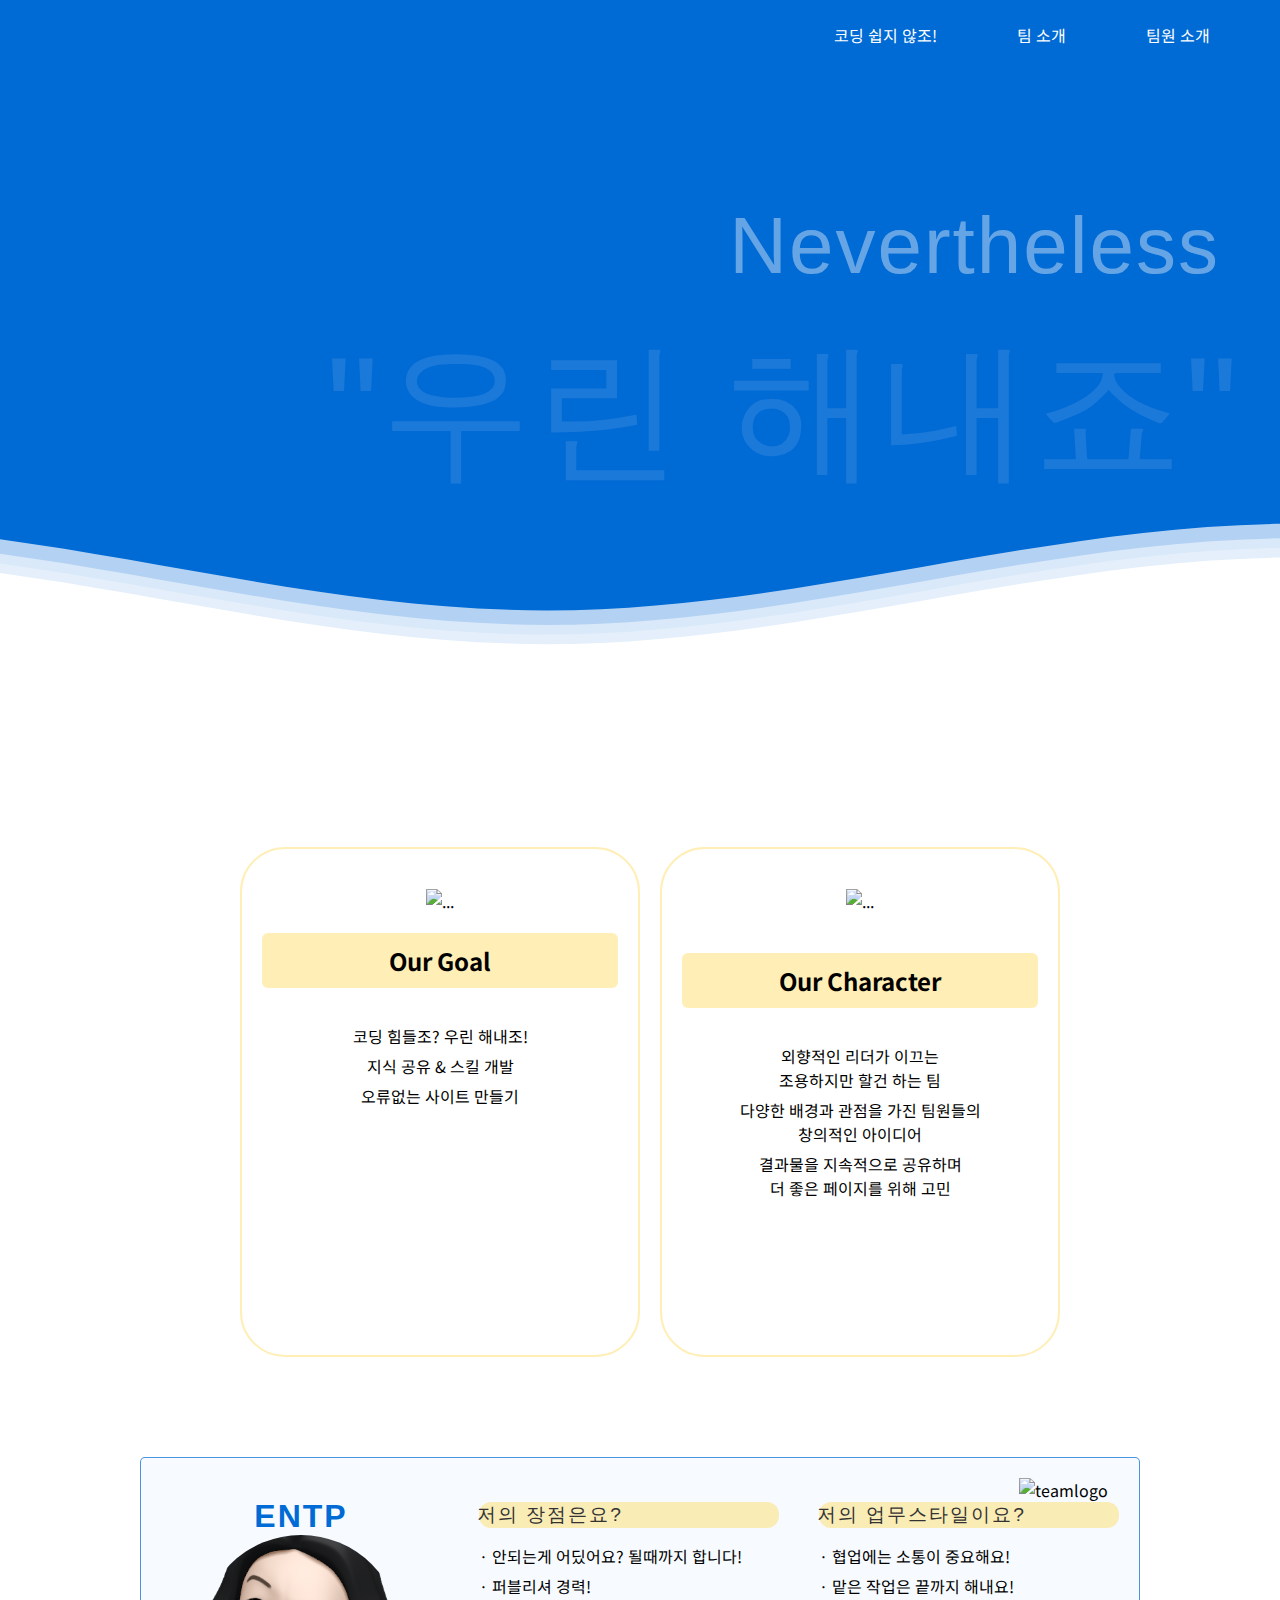
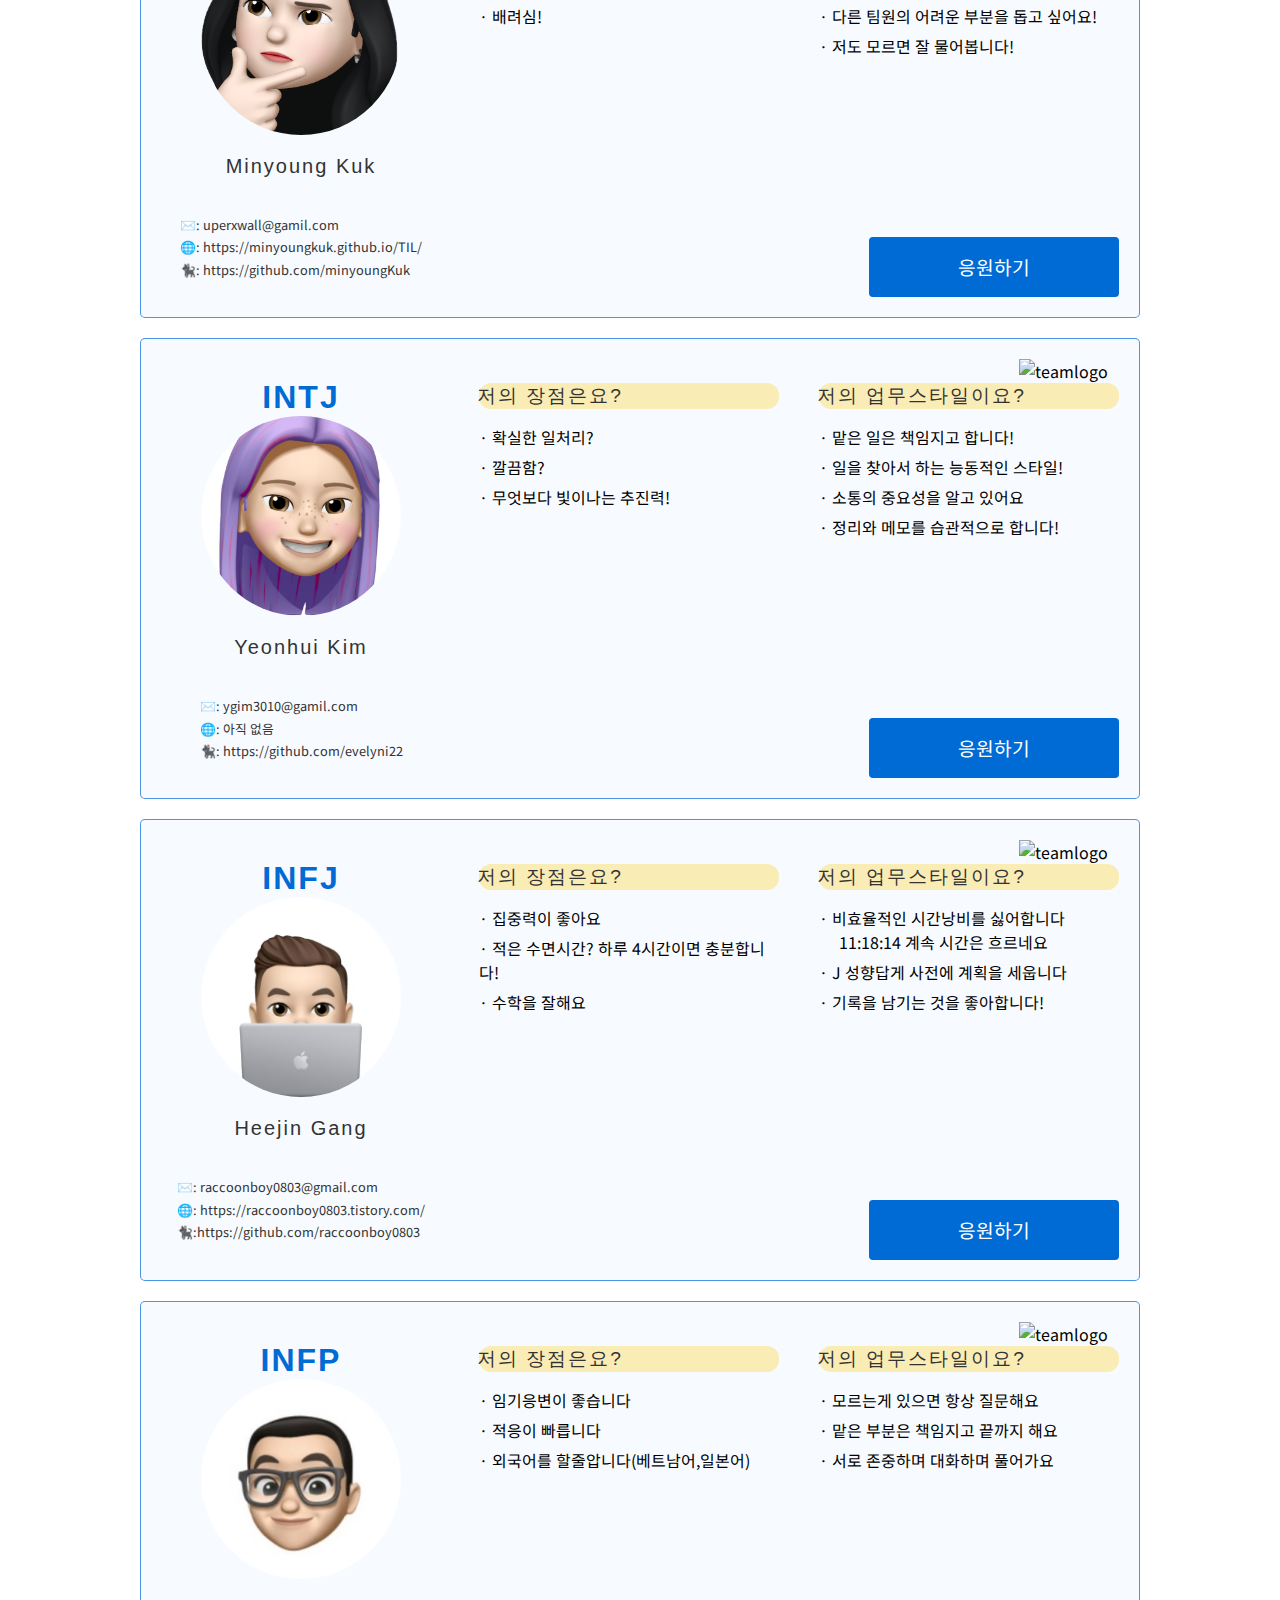
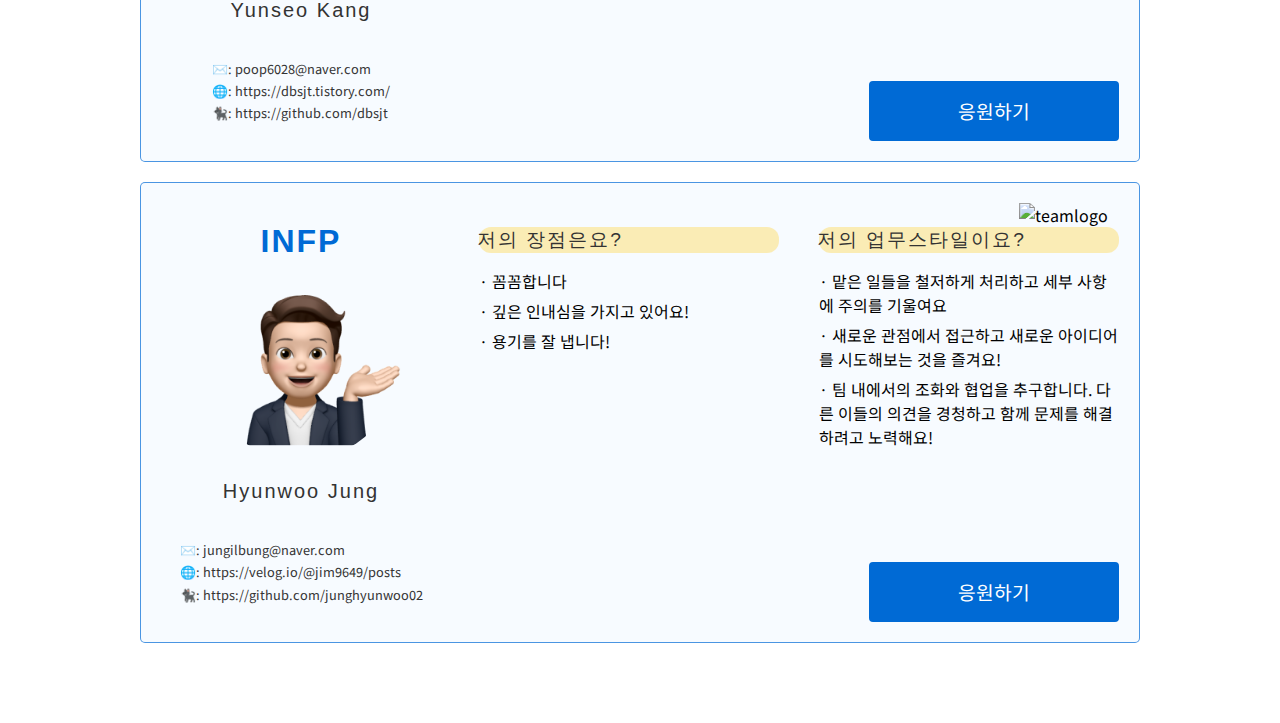
==== commit 6ca17240: "Merge branch 'main' of https://github.com/minyoungKuk/teamspartab05" ====
--- a/index.html
+++ b/index.html
@@ -11,7 +11,7 @@
     <div class="header">
       <div class="logo"></div>
       <div class="menu">
-        <span class="title" onclick="scrollToTop()">코딩 쉽지 않조!</span>
+        <a class="title" onclick="scrollToTop()">코딩 쉽지 않조!</a>
         <a onclick="scrollToElement('#teamName')">팀 소개</a>
         <a onclick="scrollToElement('#firstMainCard', 'start')">팀원 소개</a>
       </div>
@@ -69,37 +69,53 @@
 
     <!--맨 밑-->
     <div class="ourname">
-      <div class="content flex">
+      <div class="content">
         <p></p>
       </div>
     </div>
 
-    <div class="flex">
-
-        <div>
-            <div class="yhcard1">
-                <img src="https://encrypted-tbn0.gstatic.com/images?q=tbn:ANd9GcTBmzocrJNdVO9aKdgIhUL8b-_xjEfi5-vvSSz6p4Pv6wN9nYnUZXZ4HxGWE3G3DwFTs9Y&usqp=CAU"
-                    class="card-img-top1" alt="...">
-                <div class="yhc-body">
-                    <h2 class="yhc-title">Our Goal🎈</h2>
-                    <p class="yhc-text">우린 해내조!<br><br>
-                      지식 공유 & 스킬 개발 <br><br>
-                      오류없는 사이트 만들기
-                    </p>
-                </div>
-            </div>
-        </div>
-        <div>
-            <div class="yhcard2">
-                <img src="https://encrypted-tbn0.gstatic.com/images?q=tbn:ANd9GcSh9RCRWmDc_sLZ7TirH-FtY98nE40K6M0dqA&s"
-                    class="card-img-top2" alt="...">
-                <div class="yhc-body">
-                    <h2 class="yhc-title">Our Character✨</h2>
-                    <p class="yhc-text">외향적인 리더가 이끄는 조용하지만 할건 하는 팀<br><br>
-                      다양한 배경과 관점을 가진 팀원들의 창의적인 아이디어<br><br>
-                      결과물을 지속적으로 공유하며 더 좋은 페이지를 위해 고민</p>
-                </div>
-            </div>
+    <div class="flex" id="teamName">
+      <div>
+        <div class="yhcard">
+          <img
+            src="https://encrypted-tbn0.gstatic.com/images?q=tbn:ANd9GcTBmzocrJNdVO9aKdgIhUL8b-_xjEfi5-vvSSz6p4Pv6wN9nYnUZXZ4HxGWE3G3DwFTs9Y&usqp=CAU"
+            class="card-img-top1"
+            alt="..."
+          />
+          <div class="yhc-body">
+            <h2 class="yhc-title">Our Goal</h2>
+            <ul>
+              <li>코딩 힘들조? 우린 해내조!</li>
+              <li>지식 공유 & 스킬 개발</li>
+              <li>오류없는 사이트 만들기</li>
+            </ul>
+          </div>
+        </div>
+      </div>
+      <div>
+        <div class="yhcard scd">
+          <img
+            src="https://encrypted-tbn0.gstatic.com/images?q=tbn:ANd9GcSh9RCRWmDc_sLZ7TirH-FtY98nE40K6M0dqA&s"
+            class="card-img-top2"
+            alt="..."
+          />
+          <div class="yhc-body">
+            <h2 class="yhc-title">Our Character</h2>
+            <ul>
+              <li>
+                외향적인 리더가 이끄는 <br />
+                조용하지만 할건 하는 팀
+              </li>
+              <li>
+                다양한 배경과 관점을 가진 팀원들의 <br />
+                창의적인 아이디어
+              </li>
+              <li>
+                결과물을 지속적으로 공유하며 <br />
+                더 좋은 페이지를 위해 고민
+              </li>
+            </ul>
+          </div>
         </div>
       </div>
     </div>
@@ -190,14 +206,10 @@
           <div class="mainCardsContact">
             <ul>
               <li>
-                <a href="mailto: uperxwall@gamil.com"
-                  >✉️: ygim3010@gamil.com</a
-                >
-              </li>
-              <li>
-                <a href="https://minyoungkuk.github.io/TIL/"
-                  >🌐: 아직 없음</a
-                >
+                <a href="mailto: uperxwall@gamil.com">✉️: ygim3010@gamil.com</a>
+              </li>
+              <li>
+                <a href="https://minyoungkuk.github.io/TIL/">🌐: 아직 없음</a>
               </li>
               <li>
                 <a href="https://github.com/minyoungKuk"
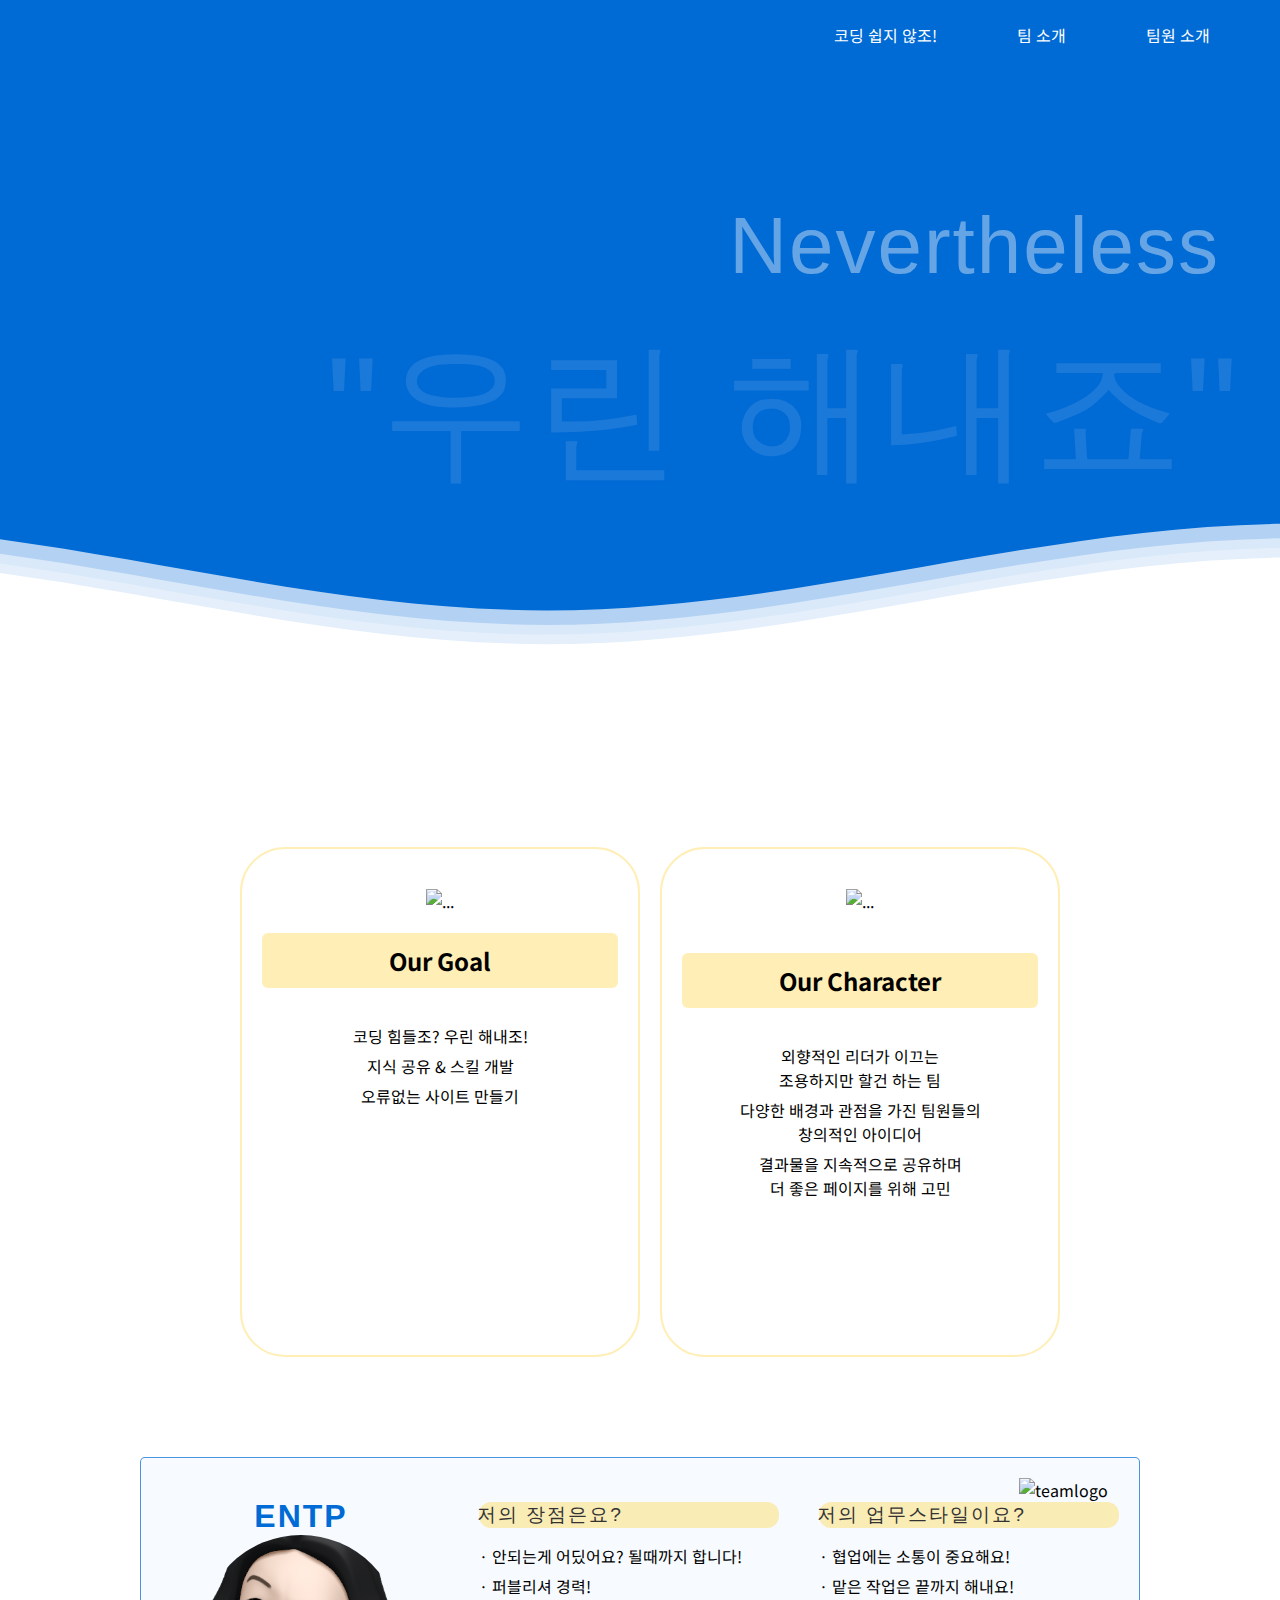
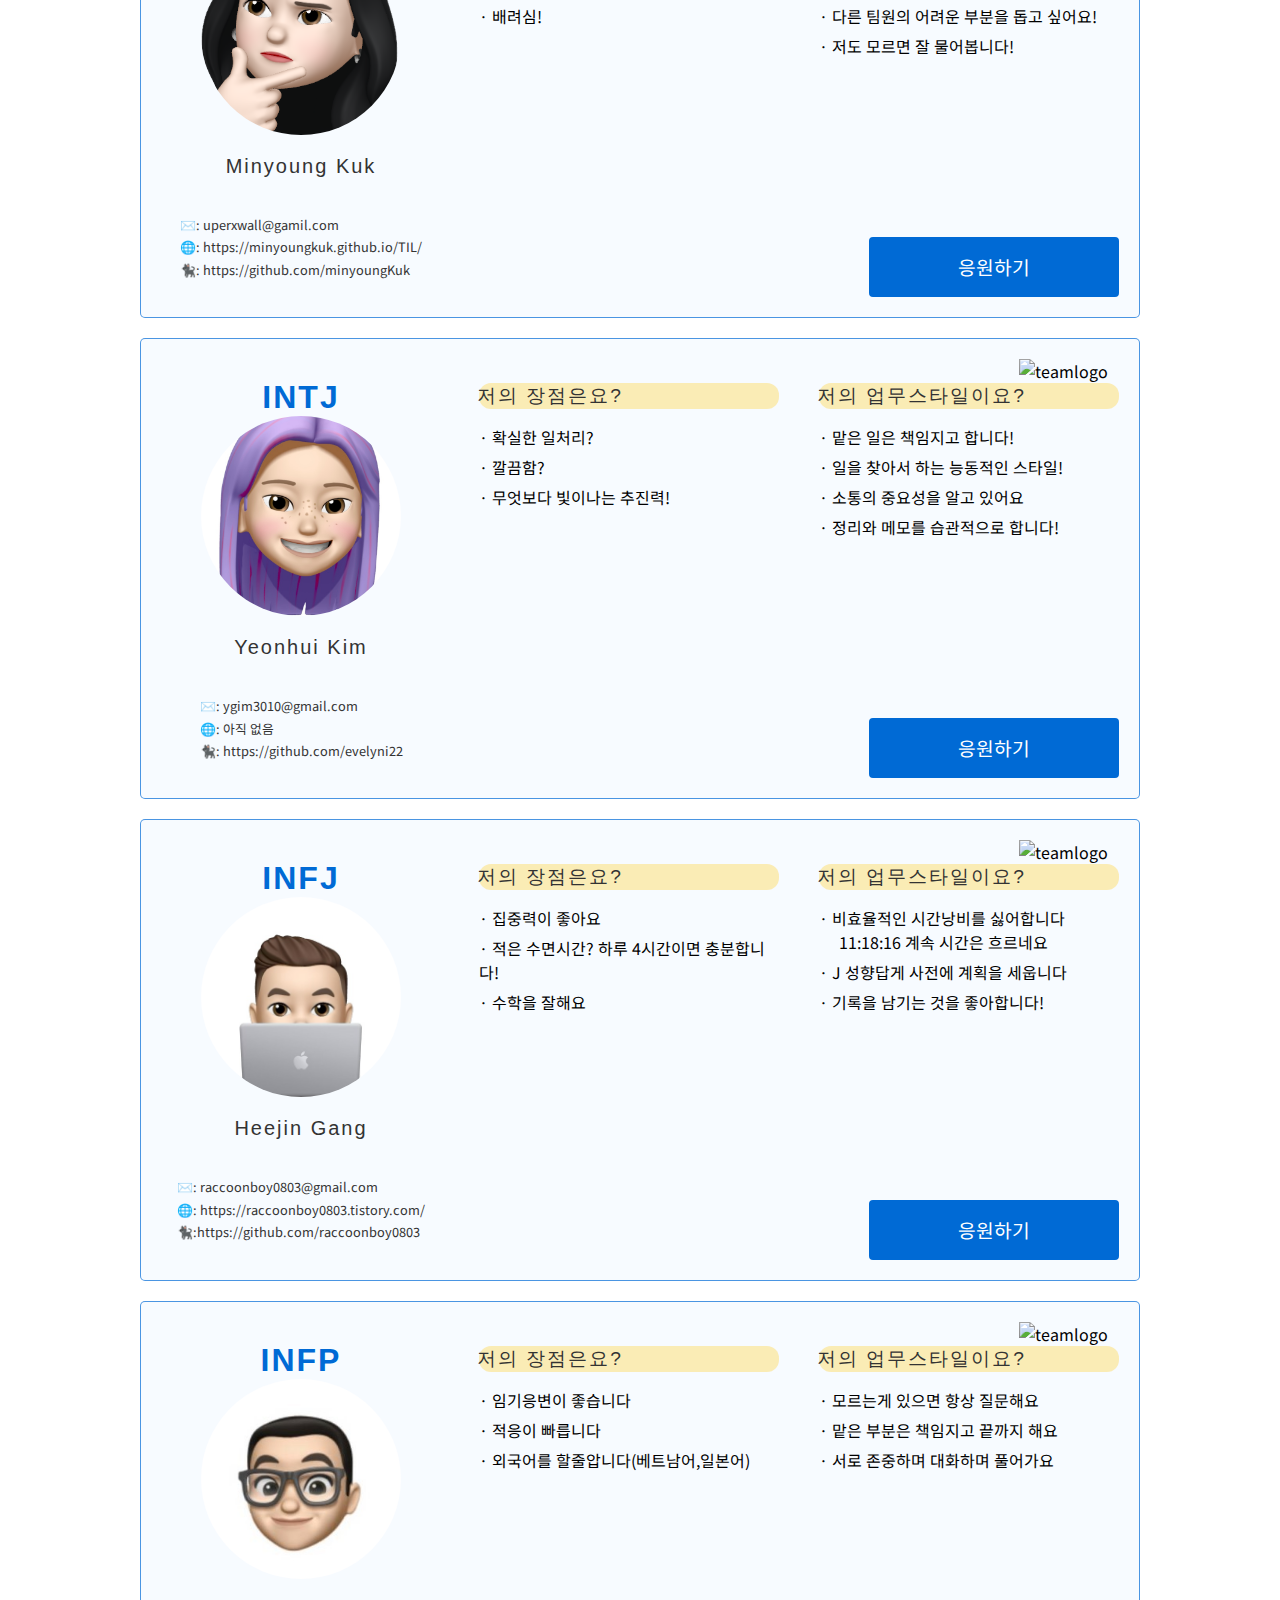
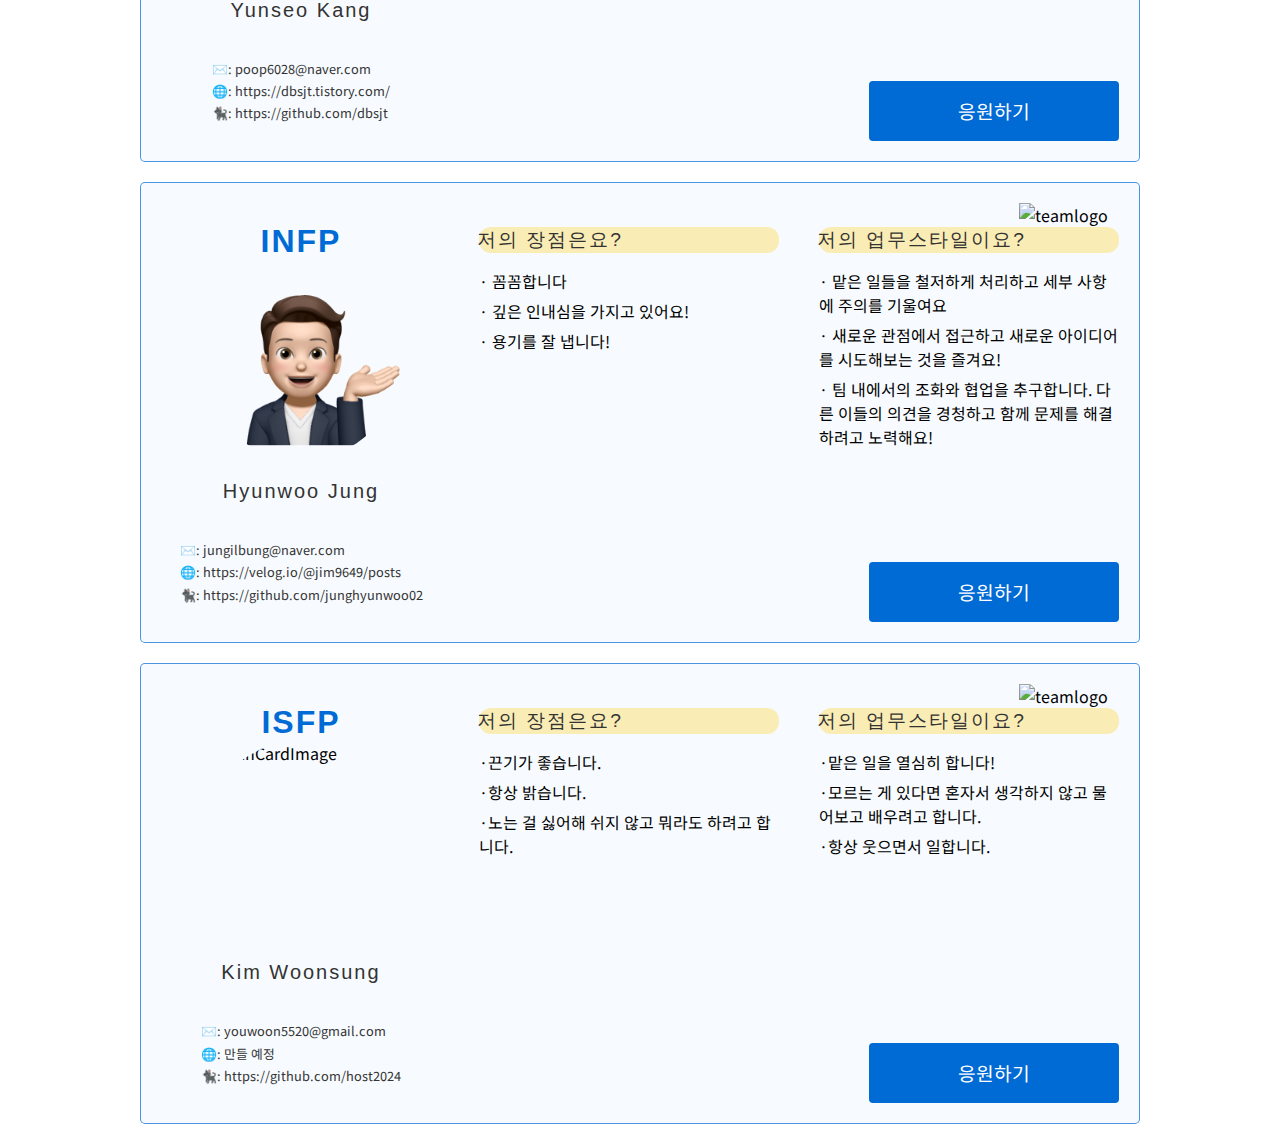
==== commit 6c2305e2: "운성프로필" ====
--- a/index.html
+++ b/index.html
@@ -1,465 +1,441 @@
 <!DOCTYPE html>
 <html lang="en">
-  <head>
-    <meta charset="UTF-8" />
-    <meta name="viewport" content="width=device-width, initial-scale=1.0" />
-    <title>TEAM B05</title>
-    <link rel="stylesheet" href="./css/style.css" />
-  </head>
-  <body>
-    <!-- 운성 -->
-    <div class="header">
-      <div class="logo"></div>
-      <div class="menu">
-        <a class="title" onclick="scrollToTop()">코딩 쉽지 않조!</a>
-        <a onclick="scrollToElement('#teamName')">팀 소개</a>
-        <a onclick="scrollToElement('#firstMainCard', 'start')">팀원 소개</a>
-      </div>
-    </div>
-    <!-- 운성 -->
-    <!-- 연희 -->
-    <div class="main">
-      <!-- 로고있는 곳 네모 -->
-      <div class="withoutwave">
-        <h1 class="ourgoal1">Nevertheless</h1>
-        <h1 class="ourgoal">"우린 해내죠"</h1>
-      </div>
-
-      <!--물결-->
-      <div>
-        <svg
-          class="waves"
-          xmlns="http://www.w3.org/2000/svg"
-          xmlns:xlink="http://www.w3.org/1999/xlink"
-          viewBox="0 24 150 28"
-          preserveAspectRatio="none"
-          shape-rendering="auto"
-        >
-          <defs>
-            <path
-              id="gentle-wave"
-              d="M-160 44c30 0 58-18 88-18s 58 18 88 18 58-18 88-18 58 18 88 18 v44h-352z"
-            />
-          </defs>
-          <g class="parallax">
-            <use
-              xlink:href="#gentle-wave"
-              x="48"
-              y="0"
-              fill="rgba(255,255,255,0.7)"
-            />
-            <use
-              xlink:href="#gentle-wave"
-              x="48"
-              y="3"
-              fill="rgba(255,255,255,0.5)"
-            />
-            <use
-              xlink:href="#gentle-wave"
-              x="48"
-              y="5"
-              fill="rgba(255,255,255,0.3)"
-            />
-            <use xlink:href="#gentle-wave" x="48" y="7" fill="#fff" />
-          </g>
-        </svg>
-      </div>
-      <!--물결 끝-->
-    </div>
-
-    <!--맨 밑-->
-    <div class="ourname">
-      <div class="content">
-        <p></p>
-      </div>
-    </div>
-
-    <div class="flex" id="teamName">
-      <div>
-        <div class="yhcard">
-          <img
-            src="https://encrypted-tbn0.gstatic.com/images?q=tbn:ANd9GcTBmzocrJNdVO9aKdgIhUL8b-_xjEfi5-vvSSz6p4Pv6wN9nYnUZXZ4HxGWE3G3DwFTs9Y&usqp=CAU"
-            class="card-img-top1"
-            alt="..."
-          />
-          <div class="yhc-body">
-            <h2 class="yhc-title">Our Goal</h2>
-            <ul>
-              <li>코딩 힘들조? 우린 해내조!</li>
-              <li>지식 공유 & 스킬 개발</li>
-              <li>오류없는 사이트 만들기</li>
-            </ul>
-          </div>
-        </div>
-      </div>
-      <div>
-        <div class="yhcard scd">
-          <img
-            src="https://encrypted-tbn0.gstatic.com/images?q=tbn:ANd9GcSh9RCRWmDc_sLZ7TirH-FtY98nE40K6M0dqA&s"
-            class="card-img-top2"
-            alt="..."
-          />
-          <div class="yhc-body">
-            <h2 class="yhc-title">Our Character</h2>
-            <ul>
-              <li>
-                외향적인 리더가 이끄는 <br />
-                조용하지만 할건 하는 팀
-              </li>
-              <li>
-                다양한 배경과 관점을 가진 팀원들의 <br />
-                창의적인 아이디어
-              </li>
-              <li>
-                결과물을 지속적으로 공유하며 <br />
-                더 좋은 페이지를 위해 고민
-              </li>
-            </ul>
-          </div>
-        </div>
-      </div>
-    </div>
-    <!-- 연희 끝 -->
-
-    <!--카드섹션 시작-->
-    <div class="mainCards">
-      <div id="firstMainCard" class="mainCard">
-        <div class="mainCardImgBox">
-          <p class="mainProfileMbti">ENTP</p>
-          <div class="profileImageWrap">
-            <img
-              src="./image/minyoung.png"
-              alt="mainCardImage"
-              class="mainCardImg"
-            />
-          </div>
-
-          <p class="mainProfileName">Minyoung Kuk</p>
-          <div class="mainCardsContact">
-            <ul>
-              <li>
-                <a href="mailto: uperxwall@gamil.com"
-                  >✉️: uperxwall@gamil.com</a
+    <head>
+        <meta charset="UTF-8" />
+        <meta name="viewport" content="width=device-width, initial-scale=1.0" />
+        <title>TEAM B05</title>
+        <link rel="stylesheet" href="./css/style.css" />
+    </head>
+    <body>
+        <!-- 운성 -->
+        <div class="header">
+            <div class="logo"></div>
+            <div class="menu">
+                <a class="title" onclick="scrollToTop()">코딩 쉽지 않조!</a>
+                <a onclick="scrollToElement('#teamName')">팀 소개</a>
+                <a onclick="scrollToElement('#firstMainCard', 'start')">팀원 소개</a>
+            </div>
+        </div>
+        <!-- 운성 -->
+        <!-- 연희 -->
+        <div class="main">
+            <!-- 로고있는 곳 네모 -->
+            <div class="withoutwave">
+                <h1 class="ourgoal1">Nevertheless</h1>
+                <h1 class="ourgoal">"우린 해내죠"</h1>
+            </div>
+
+            <!--물결-->
+            <div>
+                <svg
+                    class="waves"
+                    xmlns="http://www.w3.org/2000/svg"
+                    xmlns:xlink="http://www.w3.org/1999/xlink"
+                    viewBox="0 24 150 28"
+                    preserveAspectRatio="none"
+                    shape-rendering="auto"
                 >
-              </li>
-              <li>
-                <a href="https://minyoungkuk.github.io/TIL/"
-                  >🌐: https://minyoungkuk.github.io/TIL/</a
-                >
-              </li>
-              <li>
-                <a href="https://github.com/minyoungKuk"
-                  >🐈‍⬛: https://github.com/minyoungKuk</a
-                >
-              </li>
-            </ul>
-          </div>
-        </div>
-
-        <div class="mainCardsContents">
-          <div class="mainCardsContentsCon">
-            <!-- <p class="title" style="text-align: right"> -->
-            <!-- 팀 미니 프로젝트 - 코딩쉽지않조 -->
-            <img
-              src="https://ifh.cc/g/MtBP8X.png"
-              class="teamlogo"
-              alt="teamlogo"
-            />
-            <!-- </p> -->
-            <div class="mainCardsTxtBox">
-              <div>
-                <p class="title">저의 장점은요?</p>
-                <ul>
-                  <li>· 안되는게 어딨어요? 될때까지 합니다!</li>
-                  <li>· 퍼블리셔 경력!</li>
-                  <li>· 배려심!</li>
-                </ul>
-              </div>
-              <div>
-                <p class="title">저의 업무스타일이요?</p>
-                <ul>
-                  <li>· 협업에는 소통이 중요해요!</li>
-                  <li>· 맡은 작업은 끝까지 해내요!</li>
-                  <li>· 다른 팀원의 어려운 부분을 돕고 싶어요!</li>
-                  <li>· 저도 모르면 잘 물어봅니다!</li>
-                </ul>
-              </div>
-            </div>
-          </div>
-          <a class="btn default" href="./sparta/index.html">응원하기</a>
-        </div>
-        <!--카드섹션 끝-->
-      </div>
-
-      <div id="firstMainCard" class="mainCard">
-        <div class="mainCardImgBox">
-          <p class="mainProfileMbti">INTJ</p>
-          <div class="profileImageWrap">
-            <img
-              src="./image/evelynpoto.png"
-              alt="mainCardImage"
-              class="mainCardImg"
-            />
-          </div>
-
-          <p class="mainProfileName">Yeonhui Kim</p>
-          <div class="mainCardsContact">
-            <ul>
-              <li>
-                <a href="mailto: uperxwall@gamil.com">✉️: ygim3010@gamil.com</a>
-              </li>
-              <li>
-                <a href="https://minyoungkuk.github.io/TIL/">🌐: 아직 없음</a>
-              </li>
-              <li>
-                <a href="https://github.com/minyoungKuk"
-                  >🐈‍⬛: https://github.com/evelyni22</a
-                >
-              </li>
-            </ul>
-          </div>
-        </div>
-
-        <div class="mainCardsContents">
-          <div class="mainCardsContentsCon">
-            <!-- <p class="title" style="text-align: right"> -->
-            <!-- 팀 미니 프로젝트 - 코딩쉽지않조 -->
-            <img
-              src="https://ifh.cc/g/MtBP8X.png"
-              class="teamlogo"
-              alt="teamlogo"
-            />
-            <!-- </p> -->
-            <div class="mainCardsTxtBox">
-              <div>
-                <p class="title">저의 장점은요?</p>
-                <ul>
-                  <li>· 확실한 일처리?</li>
-                  <li>· 깔끔함?</li>
-                  <li>· 무엇보다 빛이나는 추진력!</li>
-                </ul>
-              </div>
-              <div>
-                <p class="title">저의 업무스타일이요?</p>
-                <ul>
-                  <li>· 맡은 일은 책임지고 합니다!</li>
-                  <li>· 일을 찾아서 하는 능동적인 스타일!</li>
-                  <li>· 소통의 중요성을 알고 있어요</li>
-                  <li>· 정리와 메모를 습관적으로 합니다!</li>
-                </ul>
-              </div>
-            </div>
-          </div>
-          <a class="btn default" href="./sparta/index.html">응원하기</a>
-        </div>
-        <!--카드섹션 끝-->
-      </div>
-
-      <!-- Heejin -->
-      <div id="firstMainCard" class="mainCard">
-        <div class="mainCardImgBox">
-          <p class="mainProfileMbti">INFJ</p>
-          <div class="profileImageWrap">
-            <img
-              src="./image/heejin.jpeg"
-              alt="mainCardImage"
-              class="mainCardImg"
-            />
-          </div>
-
-          <p class="mainProfileName">Heejin Gang</p>
-          <div class="mainCardsContact">
-            <ul>
-              <li>
-                <a href="mailto: raccoonboy0803@gmail.com"
-                  >✉️: raccoonboy0803@gmail.com</a
-                >
-              </li>
-              <li>
-                <a href="https://raccoonboy0803.tistory.com/"
-                  >🌐: https://raccoonboy0803.tistory.com/</a
-                >
-              </li>
-              <li>
-                <a href="https://github.com/raccoonboy0803"
-                  >🐈‍⬛:https://github.com/raccoonboy0803</a
-                >
-              </li>
-            </ul>
-          </div>
-        </div>
-
-        <div class="mainCardsContents">
-          <div class="mainCardsContentsCon">
-            <!-- <p class="title" style="text-align: right"> -->
-            <!-- 팀 미니 프로젝트 - 코딩쉽지않조 -->
-            <img
-              src="https://ifh.cc/g/MtBP8X.png"
-              class="teamlogo"
-              alt="teamlogo"
-            />
-            <!-- </p> -->
-            <div class="mainCardsTxtBox">
-              <div>
-                <p class="title">저의 장점은요?</p>
-                <ul>
-                  <li>· 집중력이 좋아요</li>
-                  <li>· 적은 수면시간? 하루 4시간이면 충분합니다!</li>
-                  <li>· 수학을 잘해요</li>
-                </ul>
-              </div>
-              <div>
-                <p class="title">저의 업무스타일이요?</p>
-                <ul>
-                  <li>
-                    · 비효율적인 시간낭비를 싫어합니다
-                    <div style="margin-left: 20px">
-                      <span id="clock" style="margin: 0">00:00:00</span>
-                      <span>계속 시간은 흐르네요</span>
-                    </div>
-                  </li>
-                  <li>· J 성향답게 사전에 계획을 세웁니다</li>
-                  <li>· 기록을 남기는 것을 좋아합니다!</li>
-                </ul>
-              </div>
-            </div>
-          </div>
-          <a class="btn default" href="./sparta/index.html">응원하기</a>
-        </div>
-        <!--Heejin 끝-->
-      </div>
-
-      <div id="firstMainCard" class="mainCard">
-        <div class="mainCardImgBox">
-          <p class="mainProfileMbti">INFP</p>
-          <div class="profileImageWrap">
-            <img
-              src="./image/yunseo.jpg"
-              alt="mainCardImage"
-              class="mainCardImg"
-            />
-          </div>
-
-          <p class="mainProfileName">Yunseo Kang</p>
-          <div class="mainCardsContact">
-            <ul>
-              <li>
-                <a href="mailto: poop6028@naver.com">✉️: poop6028@naver.com</a>
-              </li>
-              <li>
-                <a href="https://dbsjt.tistory.com/"
-                  >🌐: https://dbsjt.tistory.com/</a
-                >
-              </li>
-              <li>
-                <a href="https://github.com/dbsjt"
-                  >🐈‍⬛: https://github.com/dbsjt</a
-                >
-              </li>
-            </ul>
-          </div>
-        </div>
-
-        <div class="mainCardsContents">
-          <div class="mainCardsContentsCon">
-            <!-- <p class="title" style="text-align: right"> -->
-            <!-- 팀 미니 프로젝트 - 코딩쉽지않조 -->
-            <img
-              src="https://ifh.cc/g/MtBP8X.png"
-              class="teamlogo"
-              alt="teamlogo"
-            />
-            <!-- </p> -->
-            <div class="mainCardsTxtBox">
-              <div>
-                <p class="title">저의 장점은요?</p>
-                <ul>
-                  <li>· 임기응변이 좋습니다</li>
-                  <li>· 적응이 빠릅니다</li>
-                  <li>· 외국어를 할줄압니다(베트남어,일본어)</li>
-                </ul>
-              </div>
-              <div>
-                <p class="title">저의 업무스타일이요?</p>
-                <ul>
-                  <li>· 모르는게 있으면 항상 질문해요</li>
-                  <li>· 맡은 부분은 책임지고 끝까지 해요</li>
-                  <li>· 서로 존중하며 대화하며 풀어가요</li>
-                </ul>
-              </div>
-            </div>
-          </div>
-          <a class="btn default" href="./sparta/index.html">응원하기</a>
-        </div>
-        <!--카드섹션 끝-->
-      </div>
-      <!-- hyunwoo -->
-      <div id="firstMainCard" class="mainCard">
-        <div class="mainCardImgBox">
-          <p class="mainProfileMbti">INFP</p>
-          <div class="profileImageWrap">
-            <img
-              src="./image/hyunwoo.png"
-              alt="mainCardImage"
-              class="mainCardImg"
-            />
-          </div>
-  
-          <p class="mainProfileName">Hyunwoo Jung</p>
-          <div class="mainCardsContact">
-            <ul>
-              <li>
-                <a href="mailto: jungilbung@naver.com"
-                  >✉️: jungilbung@naver.com</a
-                >
-              </li>
-              <li>
-                <a href="https://velog.io/@jim9649/posts"
-                  >🌐: https://velog.io/@jim9649/posts</a
-                >
-              </li>
-              <li>
-                <a href="https://github.com/junghyunwoo02"
-                  >🐈‍⬛: https://github.com/junghyunwoo02</a
-                >
-              </li>
-            </ul>
-          </div>
-        </div>
-  
-        <div class="mainCardsContents">
-          <div class="mainCardsContentsCon">
-            <!-- <p class="title" style="text-align: right"> -->
-            <!-- 팀 미니 프로젝트 - 코딩쉽지않조 -->
-            <img
-              src="https://ifh.cc/g/MtBP8X.png"
-              class="teamlogo"
-              alt="teamlogo"
-            />
-            <!-- </p> -->
-            <div class="mainCardsTxtBox">
-              <div>
-                <p class="title">저의 장점은요?</p>
-                <ul>
-                  <li>· 꼼꼼합니다</li>
-                  <li>· 깊은 인내심을 가지고 있어요!</li>
-                  <li>· 용기를 잘 냅니다!</li>
-                </ul>
-              </div>
-              <div>
-                <p class="title">저의 업무스타일이요?</p>
-                <ul>
-                  <li>· 맡은 일들을 철저하게 처리하고 세부 사항에 주의를 기울여요</li>
-                  <li>· 새로운 관점에서 접근하고 새로운 아이디어를 시도해보는 것을 즐겨요!</li>
-                  <li>· 팀 내에서의 조화와 협업을 추구합니다. 다른 이들의 의견을 경청하고 함께 문제를 해결하려고 노력해요!</li>
-                </ul>
-              </div>
-            </div>
-          </div>
-          <a class="btn default" href="./sparta/index.html">응원하기</a>
-        </div>
-        <!--카드섹션 끝-->
-    </div>
-    <script src="./js/main.js"></script>
-  </body>
+                    <defs>
+                        <path
+                            id="gentle-wave"
+                            d="M-160 44c30 0 58-18 88-18s 58 18 88 18 58-18 88-18 58 18 88 18 v44h-352z"
+                        />
+                    </defs>
+                    <g class="parallax">
+                        <use xlink:href="#gentle-wave" x="48" y="0" fill="rgba(255,255,255,0.7)" />
+                        <use xlink:href="#gentle-wave" x="48" y="3" fill="rgba(255,255,255,0.5)" />
+                        <use xlink:href="#gentle-wave" x="48" y="5" fill="rgba(255,255,255,0.3)" />
+                        <use xlink:href="#gentle-wave" x="48" y="7" fill="#fff" />
+                    </g>
+                </svg>
+            </div>
+            <!--물결 끝-->
+        </div>
+
+        <!--맨 밑-->
+        <div class="ourname">
+            <div class="content">
+                <p></p>
+            </div>
+        </div>
+
+        <div class="flex" id="teamName">
+            <div>
+                <div class="yhcard">
+                    <img
+                        src="https://encrypted-tbn0.gstatic.com/images?q=tbn:ANd9GcTBmzocrJNdVO9aKdgIhUL8b-_xjEfi5-vvSSz6p4Pv6wN9nYnUZXZ4HxGWE3G3DwFTs9Y&usqp=CAU"
+                        class="card-img-top1"
+                        alt="..."
+                    />
+                    <div class="yhc-body">
+                        <h2 class="yhc-title">Our Goal</h2>
+                        <ul>
+                            <li>코딩 힘들조? 우린 해내조!</li>
+                            <li>지식 공유 & 스킬 개발</li>
+                            <li>오류없는 사이트 만들기</li>
+                        </ul>
+                    </div>
+                </div>
+            </div>
+            <div>
+                <div class="yhcard scd">
+                    <img
+                        src="https://encrypted-tbn0.gstatic.com/images?q=tbn:ANd9GcSh9RCRWmDc_sLZ7TirH-FtY98nE40K6M0dqA&s"
+                        class="card-img-top2"
+                        alt="..."
+                    />
+                    <div class="yhc-body">
+                        <h2 class="yhc-title">Our Character</h2>
+                        <ul>
+                            <li>
+                                외향적인 리더가 이끄는 <br />
+                                조용하지만 할건 하는 팀
+                            </li>
+                            <li>
+                                다양한 배경과 관점을 가진 팀원들의 <br />
+                                창의적인 아이디어
+                            </li>
+                            <li>
+                                결과물을 지속적으로 공유하며 <br />
+                                더 좋은 페이지를 위해 고민
+                            </li>
+                        </ul>
+                    </div>
+                </div>
+            </div>
+        </div>
+        <!-- 연희 끝 -->
+
+        <!--카드섹션 시작-->
+        <div class="mainCards">
+            <div id="firstMainCard" class="mainCard">
+                <div class="mainCardImgBox">
+                    <p class="mainProfileMbti">ENTP</p>
+                    <div class="profileImageWrap">
+                        <img src="./image/minyoung.png" alt="mainCardImage" class="mainCardImg" />
+                    </div>
+
+                    <p class="mainProfileName">Minyoung Kuk</p>
+                    <div class="mainCardsContact">
+                        <ul>
+                            <li>
+                                <a href="mailto: uperxwall@gamil.com">✉️: uperxwall@gamil.com</a>
+                            </li>
+                            <li>
+                                <a href="https://minyoungkuk.github.io/TIL/">🌐: https://minyoungkuk.github.io/TIL/</a>
+                            </li>
+                            <li>
+                                <a href="https://github.com/minyoungKuk">🐈‍⬛: https://github.com/minyoungKuk</a>
+                            </li>
+                        </ul>
+                    </div>
+                </div>
+
+                <div class="mainCardsContents">
+                    <div class="mainCardsContentsCon">
+                        <!-- <p class="title" style="text-align: right"> -->
+                        <!-- 팀 미니 프로젝트 - 코딩쉽지않조 -->
+                        <img src="https://ifh.cc/g/MtBP8X.png" class="teamlogo" alt="teamlogo" />
+                        <!-- </p> -->
+                        <div class="mainCardsTxtBox">
+                            <div>
+                                <p class="title">저의 장점은요?</p>
+                                <ul>
+                                    <li>· 안되는게 어딨어요? 될때까지 합니다!</li>
+                                    <li>· 퍼블리셔 경력!</li>
+                                    <li>· 배려심!</li>
+                                </ul>
+                            </div>
+                            <div>
+                                <p class="title">저의 업무스타일이요?</p>
+                                <ul>
+                                    <li>· 협업에는 소통이 중요해요!</li>
+                                    <li>· 맡은 작업은 끝까지 해내요!</li>
+                                    <li>· 다른 팀원의 어려운 부분을 돕고 싶어요!</li>
+                                    <li>· 저도 모르면 잘 물어봅니다!</li>
+                                </ul>
+                            </div>
+                        </div>
+                    </div>
+                    <a class="btn default" href="./sparta/index.html">응원하기</a>
+                </div>
+                <!--카드섹션 끝-->
+            </div>
+        </div>
+
+        <div id="firstMainCard" class="mainCard">
+            <div class="mainCardImgBox">
+                <p class="mainProfileMbti">INTJ</p>
+                <div class="profileImageWrap">
+                    <img src="./image/evelynpoto.png" alt="mainCardImage" class="mainCardImg" />
+                </div>
+
+                <p class="mainProfileName">Yeonhui Kim</p>
+                <div class="mainCardsContact">
+                    <ul>
+                        <li>
+                            <a href="mailto: uperxwall@gmail.com">✉️: ygim3010@gmail.com</a>
+                        </li>
+                        <li>
+                            <a href="https://minyoungkuk.github.io/TIL/">🌐: 아직 없음</a>
+                        </li>
+                        <li>
+                            <a href="https://github.com/minyoungKuk">🐈‍⬛: https://github.com/evelyni22</a>
+                        </li>
+                    </ul>
+                </div>
+            </div>
+
+            <div class="mainCardsContents">
+                <div class="mainCardsContentsCon">
+                    <!-- <p class="title" style="text-align: right"> -->
+                    <!-- 팀 미니 프로젝트 - 코딩쉽지않조 -->
+                    <img src="https://ifh.cc/g/MtBP8X.png" class="teamlogo" alt="teamlogo" />
+                    <!-- </p> -->
+                    <div class="mainCardsTxtBox">
+                        <div>
+                            <p class="title">저의 장점은요?</p>
+                            <ul>
+                                <li>· 확실한 일처리?</li>
+                                <li>· 깔끔함?</li>
+                                <li>· 무엇보다 빛이나는 추진력!</li>
+                            </ul>
+                        </div>
+                        <div>
+                            <p class="title">저의 업무스타일이요?</p>
+                            <ul>
+                                <li>· 맡은 일은 책임지고 합니다!</li>
+                                <li>· 일을 찾아서 하는 능동적인 스타일!</li>
+                                <li>· 소통의 중요성을 알고 있어요</li>
+                                <li>· 정리와 메모를 습관적으로 합니다!</li>
+                            </ul>
+                        </div>
+                    </div>
+                </div>
+                <a class="btn default" href="./sparta/index.html">응원하기</a>
+            </div>
+            <!--카드섹션 끝-->
+        </div>
+
+        <!-- Heejin -->
+        <div id="firstMainCard" class="mainCard">
+            <div class="mainCardImgBox">
+                <p class="mainProfileMbti">INFJ</p>
+                <div class="profileImageWrap">
+                    <img src="./image/heejin.jpeg" alt="mainCardImage" class="mainCardImg" />
+                </div>
+
+                <p class="mainProfileName">Heejin Gang</p>
+                <div class="mainCardsContact">
+                    <ul>
+                        <li>
+                            <a href="mailto: raccoonboy0803@gmail.com">✉️: raccoonboy0803@gmail.com</a>
+                        </li>
+                        <li>
+                            <a href="https://raccoonboy0803.tistory.com/">🌐: https://raccoonboy0803.tistory.com/</a>
+                        </li>
+                        <li>
+                            <a href="https://github.com/raccoonboy0803">🐈‍⬛:https://github.com/raccoonboy0803</a>
+                        </li>
+                    </ul>
+                </div>
+            </div>
+
+            <div class="mainCardsContents">
+                <div class="mainCardsContentsCon">
+                    <!-- <p class="title" style="text-align: right"> -->
+                    <!-- 팀 미니 프로젝트 - 코딩쉽지않조 -->
+                    <img src="https://ifh.cc/g/MtBP8X.png" class="teamlogo" alt="teamlogo" />
+                    <!-- </p> -->
+                    <div class="mainCardsTxtBox">
+                        <div>
+                            <p class="title">저의 장점은요?</p>
+                            <ul>
+                                <li>· 집중력이 좋아요</li>
+                                <li>· 적은 수면시간? 하루 4시간이면 충분합니다!</li>
+                                <li>· 수학을 잘해요</li>
+                            </ul>
+                        </div>
+                        <div>
+                            <p class="title">저의 업무스타일이요?</p>
+                            <ul>
+                                <li>
+                                    · 비효율적인 시간낭비를 싫어합니다
+                                    <div style="margin-left: 20px">
+                                        <span id="clock" style="margin: 0">00:00:00</span>
+                                        <span>계속 시간은 흐르네요</span>
+                                    </div>
+                                </li>
+                                <li>· J 성향답게 사전에 계획을 세웁니다</li>
+                                <li>· 기록을 남기는 것을 좋아합니다!</li>
+                            </ul>
+                        </div>
+                    </div>
+                </div>
+                <a class="btn default" href="./sparta/index.html">응원하기</a>
+            </div>
+            <!--Heejin 끝-->
+        </div>
+
+        <div id="firstMainCard" class="mainCard">
+            <div class="mainCardImgBox">
+                <p class="mainProfileMbti">INFP</p>
+                <div class="profileImageWrap">
+                    <img src="./image/yunseo.jpg" alt="mainCardImage" class="mainCardImg" />
+                </div>
+
+                <p class="mainProfileName">Yunseo Kang</p>
+                <div class="mainCardsContact">
+                    <ul>
+                        <li>
+                            <a href="mailto: poop6028@naver.com">✉️: poop6028@naver.com</a>
+                        </li>
+                        <li>
+                            <a href="https://dbsjt.tistory.com/">🌐: https://dbsjt.tistory.com/</a>
+                        </li>
+                        <li>
+                            <a href="https://github.com/dbsjt">🐈‍⬛: https://github.com/dbsjt</a>
+                        </li>
+                    </ul>
+                </div>
+            </div>
+
+            <div class="mainCardsContents">
+                <div class="mainCardsContentsCon">
+                    <!-- <p class="title" style="text-align: right"> -->
+                    <!-- 팀 미니 프로젝트 - 코딩쉽지않조 -->
+                    <img src="https://ifh.cc/g/MtBP8X.png" class="teamlogo" alt="teamlogo" />
+                    <!-- </p> -->
+                    <div class="mainCardsTxtBox">
+                        <div>
+                            <p class="title">저의 장점은요?</p>
+                            <ul>
+                                <li>· 임기응변이 좋습니다</li>
+                                <li>· 적응이 빠릅니다</li>
+                                <li>· 외국어를 할줄압니다(베트남어,일본어)</li>
+                            </ul>
+                        </div>
+                        <div>
+                            <p class="title">저의 업무스타일이요?</p>
+                            <ul>
+                                <li>· 모르는게 있으면 항상 질문해요</li>
+                                <li>· 맡은 부분은 책임지고 끝까지 해요</li>
+                                <li>· 서로 존중하며 대화하며 풀어가요</li>
+                            </ul>
+                        </div>
+                    </div>
+                </div>
+                <a class="btn default" href="./sparta/index.html">응원하기</a>
+            </div>
+            <!--카드섹션 끝-->
+        </div>
+        <!-- hyunwoo -->
+        <div id="firstMainCard" class="mainCard">
+            <div class="mainCardImgBox">
+                <p class="mainProfileMbti">INFP</p>
+                <div class="profileImageWrap">
+                    <img src="./image/hyunwoo.png" alt="mainCardImage" class="mainCardImg" />
+                </div>
+
+                <p class="mainProfileName">Hyunwoo Jung</p>
+                <div class="mainCardsContact">
+                    <ul>
+                        <li>
+                            <a href="mailto: jungilbung@naver.com">✉️: jungilbung@naver.com</a>
+                        </li>
+                        <li>
+                            <a href="https://velog.io/@jim9649/posts">🌐: https://velog.io/@jim9649/posts</a>
+                        </li>
+                        <li>
+                            <a href="https://github.com/junghyunwoo02">🐈‍⬛: https://github.com/junghyunwoo02</a>
+                        </li>
+                    </ul>
+                </div>
+            </div>
+
+            <div class="mainCardsContents">
+                <div class="mainCardsContentsCon">
+                    <!-- <p class="title" style="text-align: right"> -->
+                    <!-- 팀 미니 프로젝트 - 코딩쉽지않조 -->
+                    <img src="https://ifh.cc/g/MtBP8X.png" class="teamlogo" alt="teamlogo" />
+                    <!-- </p> -->
+                    <div class="mainCardsTxtBox">
+                        <div>
+                            <p class="title">저의 장점은요?</p>
+                            <ul>
+                                <li>· 꼼꼼합니다</li>
+                                <li>· 깊은 인내심을 가지고 있어요!</li>
+                                <li>· 용기를 잘 냅니다!</li>
+                            </ul>
+                        </div>
+                        <div>
+                            <p class="title">저의 업무스타일이요?</p>
+                            <ul>
+                                <li>· 맡은 일들을 철저하게 처리하고 세부 사항에 주의를 기울여요</li>
+                                <li>· 새로운 관점에서 접근하고 새로운 아이디어를 시도해보는 것을 즐겨요!</li>
+                                <li>
+                                    · 팀 내에서의 조화와 협업을 추구합니다. 다른 이들의 의견을 경청하고 함께 문제를
+                                    해결하려고 노력해요!
+                                </li>
+                            </ul>
+                        </div>
+                    </div>
+                </div>
+                <a class="btn default" href="./sparta/index.html">응원하기</a>
+            </div>
+            <!--카드섹션 끝-->
+        </div>
+        <!-- 운성 -->
+        <div id="firstMainCard" class="mainCard">
+            <div class="mainCardImgBox">
+                <p class="mainProfileMbti">ISFP</p>
+                <div class="profileImageWrap">
+                    <img src="https://ifh.cc/g/J0Xg75.jpg" alt="mainCardImage" class="mainCardImg" />
+                </div>
+
+                <p class="mainProfileName">Kim Woonsung</p>
+                <div class="mainCardsContact">
+                    <ul>
+                        <li>
+                            <a href="mailto: youwoon5520@gmail.com">✉️: youwoon5520@gmail.com</a>
+                        </li>
+                        <li>
+                            <a href="만들예정">🌐: 만들 예정</a>
+                        </li>
+                        <li>
+                            <a href="https://github.com/host2024">🐈‍⬛: https://github.com/host2024</a>
+                        </li>
+                    </ul>
+                </div>
+            </div>
+
+            <div class="mainCardsContents">
+                <div class="mainCardsContentsCon">
+                    <img src="https://ifh.cc/g/MtBP8X.png" class="teamlogo" alt="teamlogo" />
+
+                    <div class="mainCardsTxtBox">
+                        <div>
+                            <p class="title">저의 장점은요?</p>
+                            <ul>
+                                <li>·끈기가 좋습니다.</li>
+                                <li>·항상 밝습니다.</li>
+                                <li>·노는 걸 싫어해 쉬지 않고 뭐라도 하려고 합니다.</li>
+                            </ul>
+                        </div>
+                        <div>
+                            <p class="title">저의 업무스타일이요?</p>
+                            <ul>
+                                <li>·맡은 일을 열심히 합니다!</li>
+                                <li>·모르는 게 있다면 혼자서 생각하지 않고 물어보고 배우려고 합니다.</li>
+                                <li>·항상 웃으면서 일합니다.</li>
+                            </ul>
+                        </div>
+                    </div>
+                </div>
+                <a class="btn default" href="./sparta/index.html">응원하기</a>
+            </div>
+        </div>
+        <script src="./js/main.js"></script>
+        <!-- 운성 -->
+    </body>
 </html>
--- a/css/style.css
+++ b/css/style.css
@@ -1,126 +1,126 @@
-@import url("https://fonts.googleapis.com/css2?family=Noto+Sans+KR:wght@100..900&display=swap");
+@import url('https://fonts.googleapis.com/css2?family=Noto+Sans+KR:wght@100..900&display=swap');
 
 /* 공통 st */
 * {
-  font-family: "Noto Sans KR", sans-serif;
-  font-optical-sizing: auto;
-  box-sizing: border-box;
+    font-family: 'Noto Sans KR', sans-serif;
+    font-optical-sizing: auto;
+    box-sizing: border-box;
 }
 body {
-  margin: 0;
+    margin: 0;
 }
 
 .btn {
-  display: flex;
-  flex-direction: column;
-  align-items: center;
-  align-content: center;
-  justify-content: center;
-  width: 250px;
-  height: 60px;
-  background-color: #006ad5;
-  border: 2px solid #006ad5;
-  border-radius: 4px;
-  color: #fff;
-  font-size: 1.2rem;
+    display: flex;
+    flex-direction: column;
+    align-items: center;
+    align-content: center;
+    justify-content: center;
+    width: 250px;
+    height: 60px;
+    background-color: #006ad5;
+    border: 2px solid #006ad5;
+    border-radius: 4px;
+    color: #fff;
+    font-size: 1.2rem;
 }
 
 .btn:hover {
-  background-color: #fff;
-  color: #000;
+    background-color: #fff;
+    color: #000;
 }
 
 .btn.yellow {
-  display: flex;
-  flex-direction: column;
-  align-items: center;
-  align-content: center;
-  justify-content: center;
-  width: 250px;
-  height: 60px;
-  background-color: #ffd653;
-  border: 2px solid #ffd653;
-  border-radius: 4px;
-  color: #000;
-  font-size: 1.2rem;
+    display: flex;
+    flex-direction: column;
+    align-items: center;
+    align-content: center;
+    justify-content: center;
+    width: 250px;
+    height: 60px;
+    background-color: #ffd653;
+    border: 2px solid #ffd653;
+    border-radius: 4px;
+    color: #000;
+    font-size: 1.2rem;
 }
 .btn.yellow:hover {
-  background-color: #fff;
-  color: #000;
+    background-color: #fff;
+    color: #000;
 }
 /* 공통 nd */
 
 /* 운성 */
 body {
-  margin: 0;
-  padding: 0;
-  width: 100%;
-  height: 100%;
+    margin: 0;
+    padding: 0;
+    width: 100%;
+    height: 100%;
 }
 
 .header {
-  position: fixed;
-  top: 0;
-  z-index: 1000;
-  width: 100%;
-  height: 70px;
-  display: flex;
-  align-items: center;
-  justify-content: flex-end;
-  background-color: #006ad5;
-  padding-right: 20px;
+    position: fixed;
+    top: 0;
+    z-index: 1000;
+    width: 100%;
+    height: 70px;
+    display: flex;
+    align-items: center;
+    justify-content: flex-end;
+    background-color: #006ad5;
+    padding-right: 20px;
 }
 
 .logo {
-  width: 200px;
-  height: 70px;
-  background-image: url("https://ifh.cc/g/gz9Has.jpg");
-  background-position: center;
-  background-size: contain;
-  background-repeat: no-repeat;
+    width: 200px;
+    height: 70px;
+    background-image: url('https://ifh.cc/g/gz9Has.jpg');
+    background-position: center;
+    background-size: contain;
+    background-repeat: no-repeat;
 }
 
 .menu {
-  width: auto;
-  display: flex;
-  flex-direction: row;
-  align-items: center;
-  margin-left: auto; /* Start at the right */
-  margin-right: 20px;
+    width: auto;
+    display: flex;
+    flex-direction: row;
+    align-items: center;
+    margin-left: auto; /* Start at the right */
+    margin-right: 20px;
 }
 .menu a {
-  text-decoration: none;
-  color: white;
-  padding: 10px 30px; /* 조절 가능한 패딩 값 */
-  cursor: pointer;
-  margin-left: 20px; /* 오른쪽 마진 추가 */
-  transition: all 0.4ms ease;
-  transition-duration: 2ms;
+    text-decoration: none;
+    color: white;
+    padding: 10px 30px; /* 조절 가능한 패딩 값 */
+    cursor: pointer;
+    margin-left: 20px; /* 오른쪽 마진 추가 */
+    transition: all 0.4ms ease;
+    transition-duration: 2ms;
 }
 
 .menu a:hover {
-  color: #ffd653;
+    color: #ffd653;
 }
 
 .menu a:last-child {
-  margin-right: 0;
+    margin-right: 0;
 }
 
 .title {
-  color: white;
-  padding-right: 20px;
-  cursor: pointer; /* 손 모양 커서 추가 */
-  text-decoration: none; /* 밑줄 제거 */
+    color: white;
+    padding-right: 20px;
+    cursor: pointer; /* 손 모양 커서 추가 */
+    text-decoration: none; /* 밑줄 제거 */
 }
 
 .List {
-  width: 100%;
-  height: 100px;
-  margin-top: 20px;
-  display: flex;
-  align-items: center;
-  border: 2px solid black;
-  position: relative;
+    width: 100%;
+    height: 100px;
+    margin-top: 20px;
+    display: flex;
+    align-items: center;
+    border: 2px solid black;
+    position: relative;
 }
 /* 운성 */
 
@@ -129,363 +129,363 @@
 @import url(//fonts.googleapis.com/css?family=Lato:300:400);
 
 body {
-  margin: 0;
+    margin: 0;
 }
 
 /* 글자들 */
 h1 {
-  font-family: "Lato", sans-serif;
-  font-weight: 300;
-  letter-spacing: 2px;
-  font-size: 48px;
+    font-family: 'Lato', sans-serif;
+    font-weight: 300;
+    letter-spacing: 2px;
+    font-size: 48px;
 }
 
 p {
-  font-family: "Lato", sans-serif;
-  letter-spacing: 2px;
-  font-size: 20px;
-  color: #333333;
+    font-family: 'Lato', sans-serif;
+    letter-spacing: 2px;
+    font-size: 20px;
+    color: #333333;
 }
 .ourgoal1 {
-  opacity: 0.4;
-  font-size: 80px;
-  margin: 200px 60px 0px auto;
+    opacity: 0.4;
+    font-size: 80px;
+    margin: 200px 60px 0px auto;
 }
 .ourgoal {
-  opacity: 0.1;
-  font-size: 150px;
-  margin: 20px 40px 0px auto;
+    opacity: 0.1;
+    font-size: 150px;
+    margin: 20px 40px 0px auto;
 }
 /* 모형들 */
 
 .main {
-  position: fixed;
-  position: relative;
-  text-align: center;
-  background-color: #006ad5;
-  color: white;
+    position: fixed;
+    position: relative;
+    text-align: center;
+    background-color: #006ad5;
+    color: white;
 }
 
 .withoutwave {
-  width: 100%;
-  margin: 0;
-  padding: 0;
-  display: flex;
-  flex-direction: column;
+    width: 100%;
+    margin: 0;
+    padding: 0;
+    display: flex;
+    flex-direction: column;
 }
 
 .waves {
-  position: relative;
-  width: 100%;
-  height: 15vh;
-  margin-bottom: -7px;
-  /*Fix for safari gap*/
-  min-height: 100px;
-  max-height: 150px;
+    position: relative;
+    width: 100%;
+    height: 15vh;
+    margin-bottom: -7px;
+    /*Fix for safari gap*/
+    min-height: 100px;
+    max-height: 150px;
 }
 
 .content {
-  position: relative;
-  height: 20vh;
-  text-align: center;
-  font-size: 25px;
+    position: relative;
+    height: 20vh;
+    text-align: center;
+    font-size: 25px;
 }
 
 .flex {
-  display: flex;
-  justify-content: center;
-  align-items: center;
-  text-align: center;
-  margin-bottom: 100px;
+    display: flex;
+    justify-content: center;
+    align-items: center;
+    text-align: center;
+    margin-bottom: 100px;
 }
 
 .yhcard {
-  height: 510px;
-  width: 400px;
-  padding: 20px;
-  border: 2px solid #ffd7536e;
-  border-radius: 5vh;
-  /* margin: 0 5% 0 5%; */
-  margin-left: 20px;
-  /* padding: 5px 25px 5px 25px; */
+    height: 510px;
+    width: 400px;
+    padding: 20px;
+    border: 2px solid #ffd7536e;
+    border-radius: 5vh;
+    /* margin: 0 5% 0 5%; */
+    margin-left: 20px;
+    /* padding: 5px 25px 5px 25px; */
 }
 .yhc-body {
-  display: flex;
-  flex-direction: column;
+    display: flex;
+    flex-direction: column;
 }
 .yhcard.scd img {
-  width: 220px;
-  padding-bottom: 20px;
+    width: 220px;
+    padding-bottom: 20px;
 }
 
 .yhcard img {
-  padding-top: 20px;
-  width: 300px;
+    padding-top: 20px;
+    width: 300px;
 }
 .yhcard ul {
-  list-style: none;
-  height: 100%;
-  display: flex;
-  flex-direction: row;
-  flex-direction: column;
-  padding: 0;
+    list-style: none;
+    height: 100%;
+    display: flex;
+    flex-direction: row;
+    flex-direction: column;
+    padding: 0;
 }
 .yhc-title {
-  background-color: #ffd7536e;
-  padding: 10px;
-  border-radius: 6px;
+    background-color: #ffd7536e;
+    padding: 10px;
+    border-radius: 6px;
 }
 .yhcard ul li {
-  padding-bottom: 6px;
+    padding-bottom: 6px;
 }
 /* Animation */
 
 .parallax > use {
-  animation: move-forever 25s cubic-bezier(0.55, 0.5, 0.45, 0.5) infinite;
+    animation: move-forever 25s cubic-bezier(0.55, 0.5, 0.45, 0.5) infinite;
 }
 
 .parallax > use:nth-child(1) {
-  animation-delay: -2s;
-  animation-duration: 7s;
+    animation-delay: -2s;
+    animation-duration: 7s;
 }
 
 .parallax > use:nth-child(2) {
-  animation-delay: -3s;
-  animation-duration: 10s;
+    animation-delay: -3s;
+    animation-duration: 10s;
 }
 
 .parallax > use:nth-child(3) {
-  animation-delay: -4s;
-  animation-duration: 13s;
+    animation-delay: -4s;
+    animation-duration: 13s;
 }
 
 .parallax > use:nth-child(4) {
-  animation-delay: -5s;
-  animation-duration: 20s;
+    animation-delay: -5s;
+    animation-duration: 20s;
 }
 
 @keyframes move-forever {
-  0% {
-    transform: translate3d(-90px, 0, 0);
-  }
-
-  100% {
-    transform: translate3d(85px, 0, 0);
-  }
+    0% {
+        transform: translate3d(-90px, 0, 0);
+    }
+
+    100% {
+        transform: translate3d(85px, 0, 0);
+    }
 }
 
 /*for mobile*/
 @media (max-width: 768px) {
-  .waves {
-    height: 40px;
-    min-height: 40px;
-  }
-
-  .content {
-    height: 30vh;
-  }
-
-  h1 {
-    font-size: 24px;
-  }
+    .waves {
+        height: 40px;
+        min-height: 40px;
+    }
+
+    .content {
+        height: 30vh;
+    }
+
+    h1 {
+        font-size: 24px;
+    }
 }
 
 /* 연희 끝 */
 
 /* mainPage cardSection */
 .mainCards {
-  margin: 80px 0;
+    margin: 20px 0;
 }
 .mainCard {
-  display: flex;
-  flex-direction: row;
-  border: 1px solid rgba(0, 106, 213, 0.7);
-  border-radius: 5px;
-  justify-content: space-between;
-  width: 100%;
-  max-width: 1000px;
-  padding: 20px;
-  background-color: #f5faffc9;
-  margin: 20px auto;
+    display: flex;
+    flex-direction: row;
+    border: 1px solid rgba(0, 106, 213, 0.7);
+    border-radius: 5px;
+    justify-content: space-between;
+    width: 100%;
+    max-width: 1000px;
+    padding: 20px;
+    background-color: #f5faffc9;
+    margin: 20px auto;
 }
 .mainCardImgBox {
-  width: 300px;
-  display: flex;
-  flex-direction: column;
-  align-items: center;
-  margin: 0px 30px 0 10px;
+    width: 300px;
+    display: flex;
+    flex-direction: column;
+    align-items: center;
+    margin: 0px 30px 0 10px;
 }
 .profileImageWrap {
-  width: 200px;
-  height: 200px;
-  border-radius: 70%;
-  overflow: hidden;
+    width: 200px;
+    height: 200px;
+    border-radius: 70%;
+    overflow: hidden;
 }
 .mainCardImg {
-  width: 100%;
-  height: 100%;
-  object-fit: cover;
+    width: 100%;
+    height: 100%;
+    object-fit: cover;
 }
 
 .mainProfileMbti {
-  margin: 20px 0 0 0;
-  font-size: 20px;
-  font-weight: 700;
-  color: #006ad5;
-  font-size: 2rem;
+    margin: 20px 0 0 0;
+    font-size: 20px;
+    font-weight: 700;
+    color: #006ad5;
+    font-size: 2rem;
 }
 
 .mainCardsContact ul {
-  padding: 0;
+    padding: 0;
 }
 .mainCardsContact ul li {
-  font-size: 0.8rem;
-  line-height: 1.4rem;
+    font-size: 0.8rem;
+    line-height: 1.4rem;
 }
 .mainCardsContact ul li a {
-  text-decoration: none;
-  color: #333;
-  cursor: pointer;
+    text-decoration: none;
+    color: #333;
+    cursor: pointer;
 }
 
 .mainCardsContents {
-  width: 658px;
-  display: flex;
-  flex-direction: column;
-  align-items: flex-end;
-  justify-content: space-between;
+    width: 658px;
+    display: flex;
+    flex-direction: column;
+    align-items: flex-end;
+    justify-content: space-between;
 }
 
 .mainCardsContents p {
-  font-size: 1.2rem;
-  text-align: right;
+    font-size: 1.2rem;
+    text-align: right;
 }
 
 .mainCardsContentsCon {
-  display: flex;
-  flex-direction: column;
-  align-items: flex-end;
+    display: flex;
+    flex-direction: column;
+    align-items: flex-end;
 }
 .mainCardsContentsCon .teamlogo {
-  width: 100px;
-  padding: 0;
-  /* background-color: #fff; */
+    width: 100px;
+    padding: 0;
+    /* background-color: #fff; */
 }
 .mainCardsContents p.title {
-  width: 300px;
-  color: #333333;
-  font-weight: 500;
-  background-color: #ffd7536e;
-  border-radius: 20px;
-  font-size: 1rem;
-  text-align: left;
-  text-indent: -2px;
+    width: 300px;
+    color: #333333;
+    font-weight: 500;
+    background-color: #ffd7536e;
+    border-radius: 20px;
+    font-size: 1rem;
+    text-align: left;
+    text-indent: -2px;
 }
 .mainCard ul {
-  list-style: none;
+    list-style: none;
 }
 .mainCard p:hover {
-  text-decoration: none;
-  cursor: none;
+    text-decoration: none;
+    cursor: none;
 }
 
 .mainCardsTxtBox {
-  display: flex;
-  flex-direction: row;
+    display: flex;
+    flex-direction: row;
 }
 
 .mainCardsTxtBox ul {
-  list-style: none;
-  padding: 0;
+    list-style: none;
+    padding: 0;
 }
 
 .mainCardsTxtBox ul li {
-  padding-bottom: 6px;
+    padding-bottom: 6px;
 }
 
 .mainCardsTxtBox div {
-  margin-left: 40px;
+    margin-left: 40px;
 }
 .mainCard .mainCardsTxtBox div .title {
-  background-color: #fff;
-  font-size: 1.2rem;
-  margin: 0;
-  text-align: left;
-  padding: 0;
-  background-color: #ffd7536e;
-  border-radius: 12px;
-  text-indent: -2px;
+    background-color: #fff;
+    font-size: 1.2rem;
+    margin: 0;
+    text-align: left;
+    padding: 0;
+    background-color: #ffd7536e;
+    border-radius: 12px;
+    text-indent: -2px;
 }
 
 .mainCardsContents .btn {
-  text-decoration: none;
-  transition: all 300ms ease;
+    text-decoration: none;
+    transition: all 300ms ease;
 }
 
 .mainCardsContents .btn.default:hover {
-  transform: scale(1.02);
+    transform: scale(1.02);
 }
 
 /* 현우 작업본 */
 .item {
-  width: 360px;
-  height: 315px;
-  border: 1px solid black;
-  text-align: center;
-
-  margin: 20px right 20px auto;
+    width: 360px;
+    height: 315px;
+    border: 1px solid black;
+    text-align: center;
+
+    margin: 20px right 20px auto;
 }
 
 .container {
-  display: flex;
-  gap: 20px;
-
-  align-items: stretch;
+    display: flex;
+    gap: 20px;
+
+    align-items: stretch;
 }
 .container-wrapper {
-  width: fit-content;
-  display: flex;
-  flex-direction: column;
-  gap: 20px;
+    width: fit-content;
+    display: flex;
+    flex-direction: column;
+    gap: 20px;
 }
 /* 윤서 작업본 */
 .mypostingbox {
-  width: 400px;
-  height: fit-content;
-
-  padding: 30px;
-  box-shadow: 0px 0px 3px 0px black;
-  border-radius: 5px;
-  background-color: white;
-
-  justify-content: center;
+    width: 400px;
+    height: fit-content;
+
+    padding: 30px;
+    box-shadow: 0px 0px 3px 0px black;
+    border-radius: 5px;
+    background-color: white;
+
+    justify-content: center;
 }
 .myimg {
-  width: 300px;
-  height: 300px;
-
-  margin: 30px auto 0px auto;
-  box-shadow: 0px 0px 3px 0px black;
-  border-radius: 50%;
-  overflow: hidden;
-  position: relative;
+    width: 300px;
+    height: 300px;
+
+    margin: 30px auto 0px auto;
+    box-shadow: 0px 0px 3px 0px black;
+    border-radius: 50%;
+    overflow: hidden;
+    position: relative;
 }
 .moge {
-  height: 200px;
-  font-family: "Jua", sans-serif;
-  text-align: center;
+    height: 200px;
+    font-family: 'Jua', sans-serif;
+    text-align: center;
 }
 .jua-regular {
-  font-family: "Jua", sans-serif;
-  font-weight: 400;
-  font-style: normal;
-  font-size: 40px;
-  color: #006ad5;
-  margin: 20px;
-
-  text-align: center;
+    font-family: 'Jua', sans-serif;
+    font-weight: 400;
+    font-style: normal;
+    font-size: 40px;
+    color: #006ad5;
+    margin: 20px;
+
+    text-align: center;
 }
 .card-img-top1 {
-  width: 100%;
-  /* height: 170px; */
-}
+    width: 100%;
+    /* height: 170px; */
+}
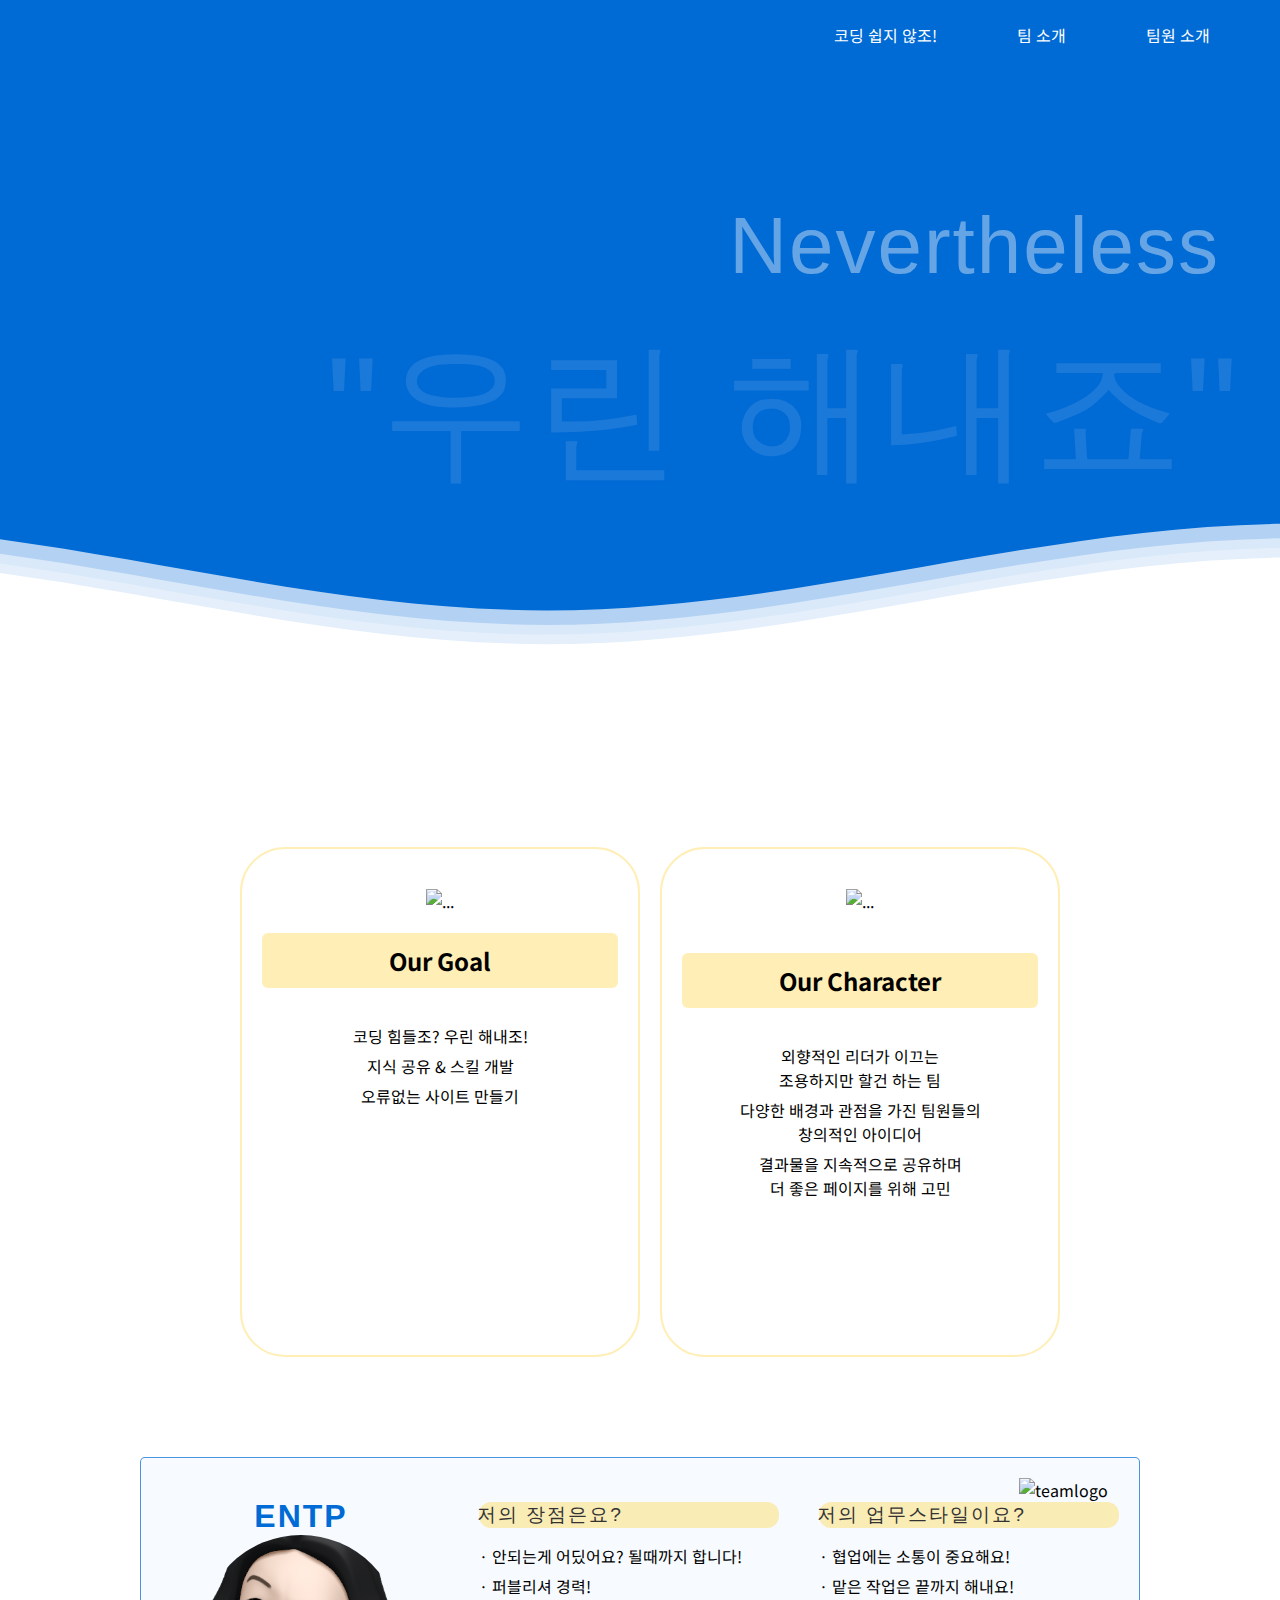
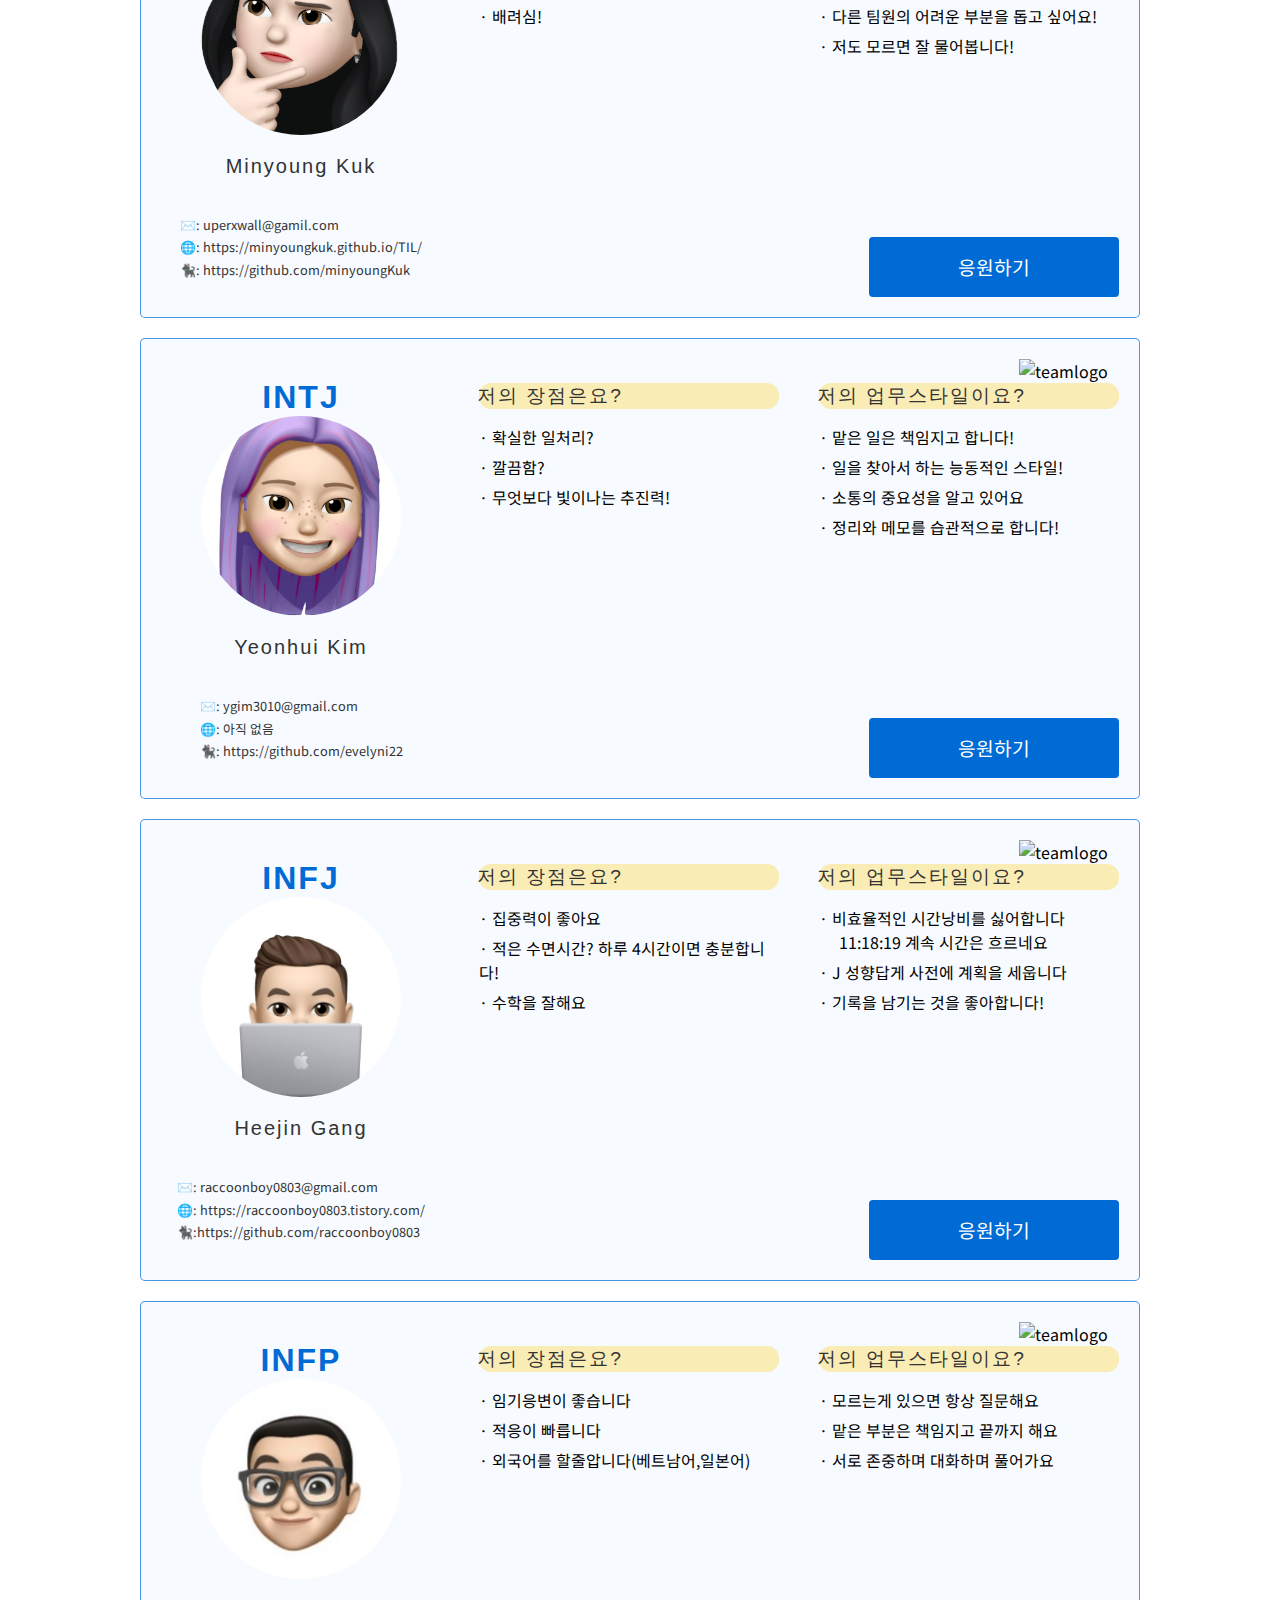
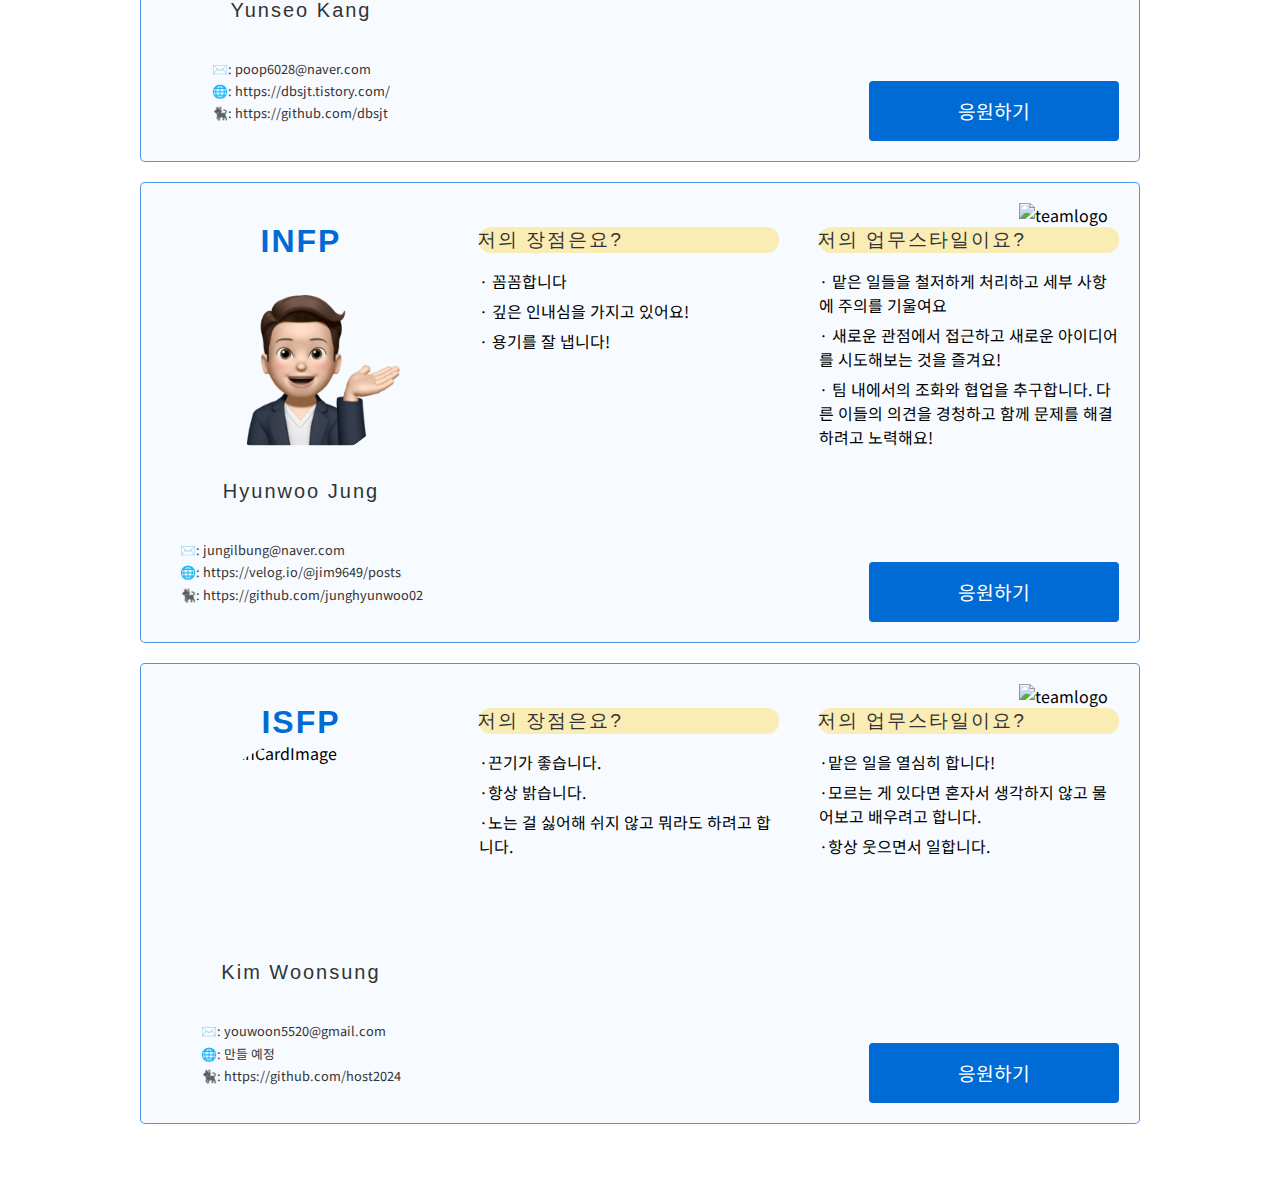
==== commit 9089d59e: "여백 추가" ====
--- a/index.html
+++ b/index.html
@@ -386,7 +386,7 @@
             <!--카드섹션 끝-->
         </div>
         <!-- 운성 -->
-        <div id="firstMainCard" class="mainCard">
+        <div id="firstMainCard" class="mainCard last-card">
             <div class="mainCardImgBox">
                 <p class="mainProfileMbti">ISFP</p>
                 <div class="profileImageWrap">
--- a/css/style.css
+++ b/css/style.css
@@ -489,3 +489,8 @@
     width: 100%;
     /* height: 170px; */
 }
+/* 운성 */
+.last-card {
+    margin-bottom: 80px; /* 또는 원하는 값 */
+}
+/* 운성 */
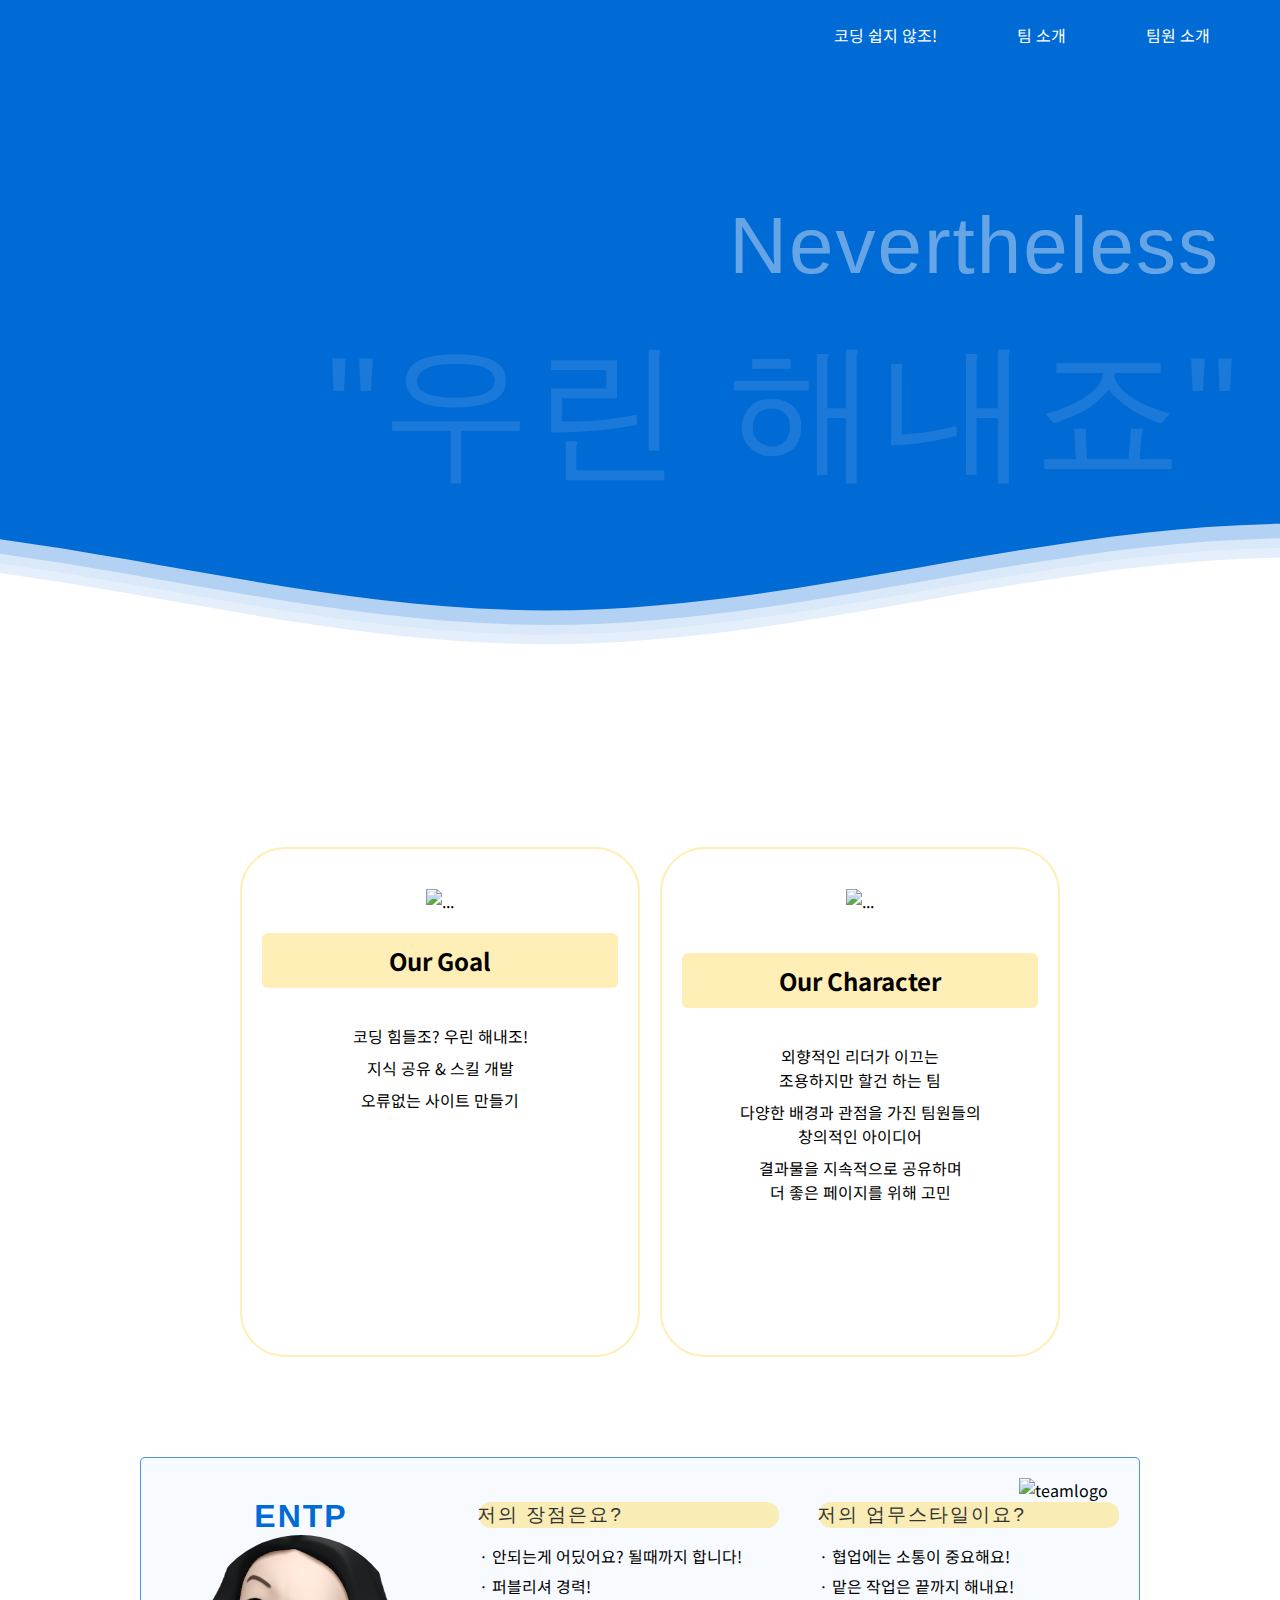
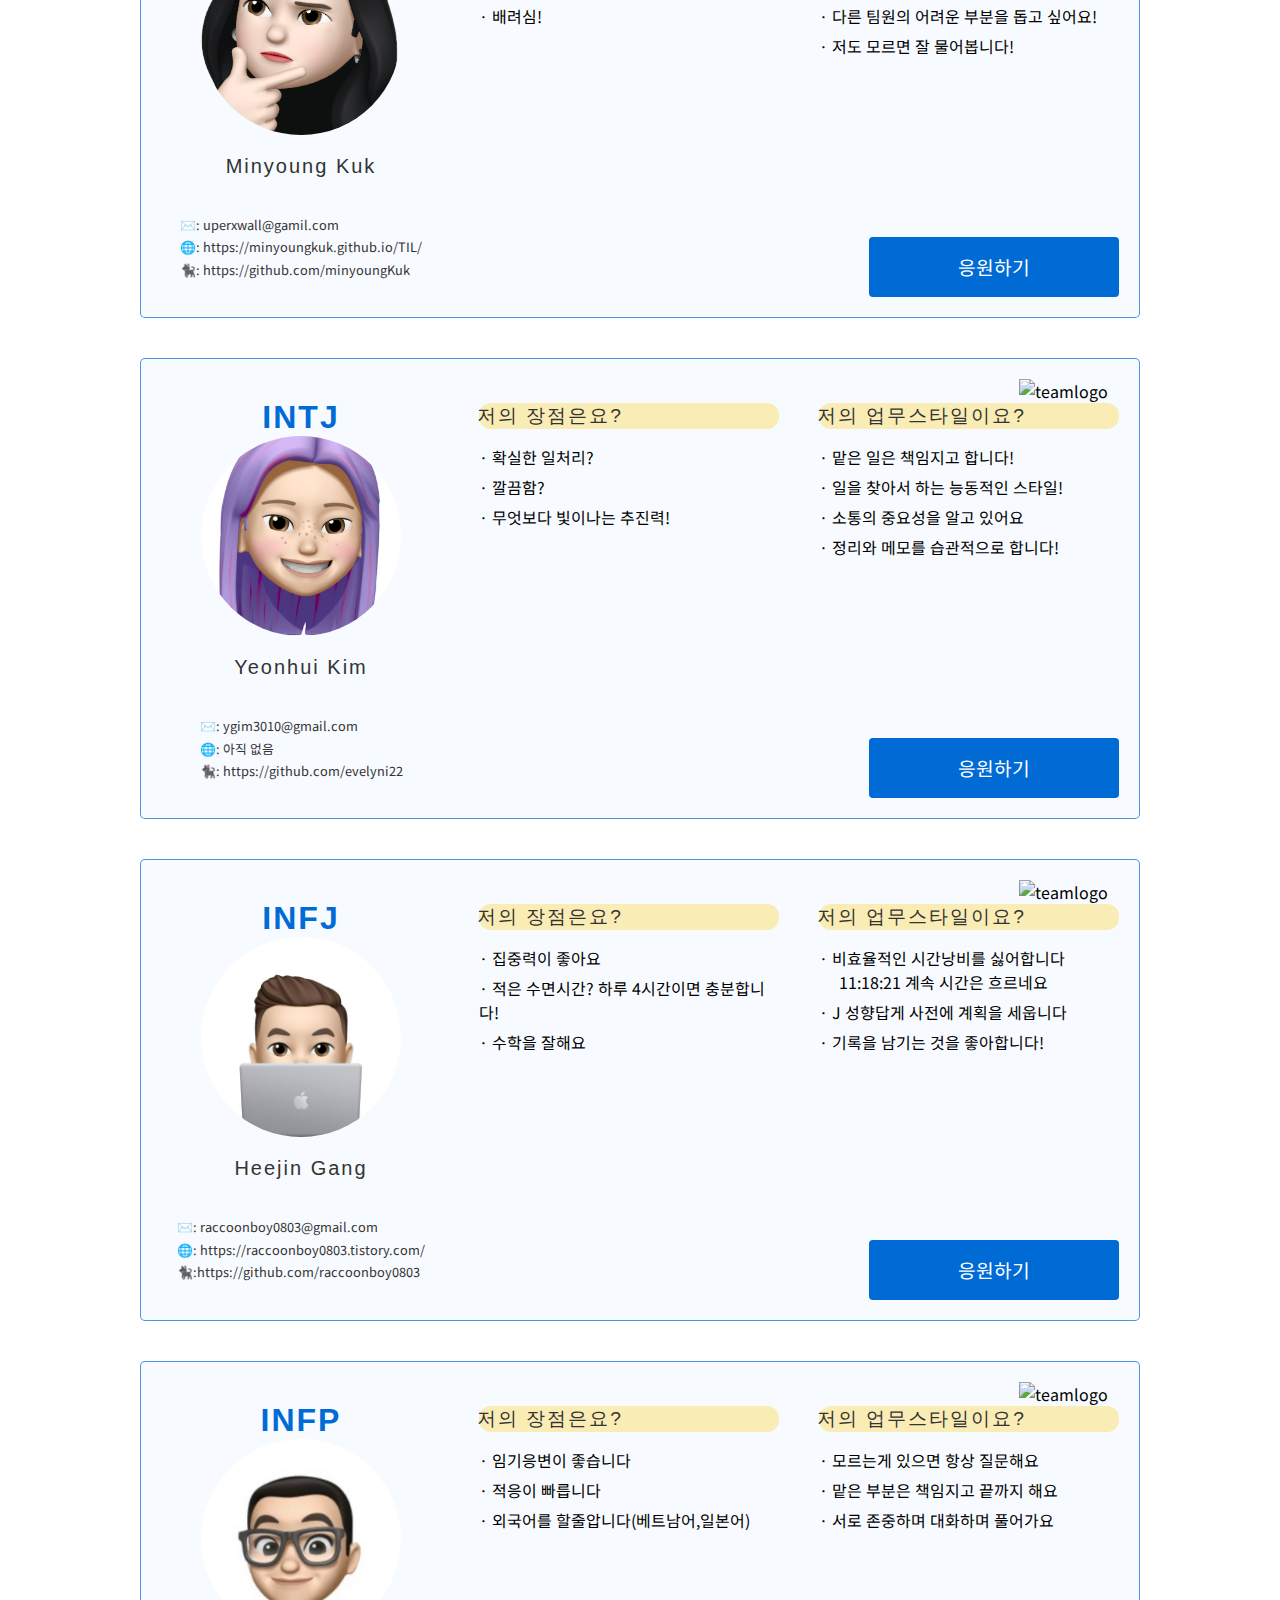
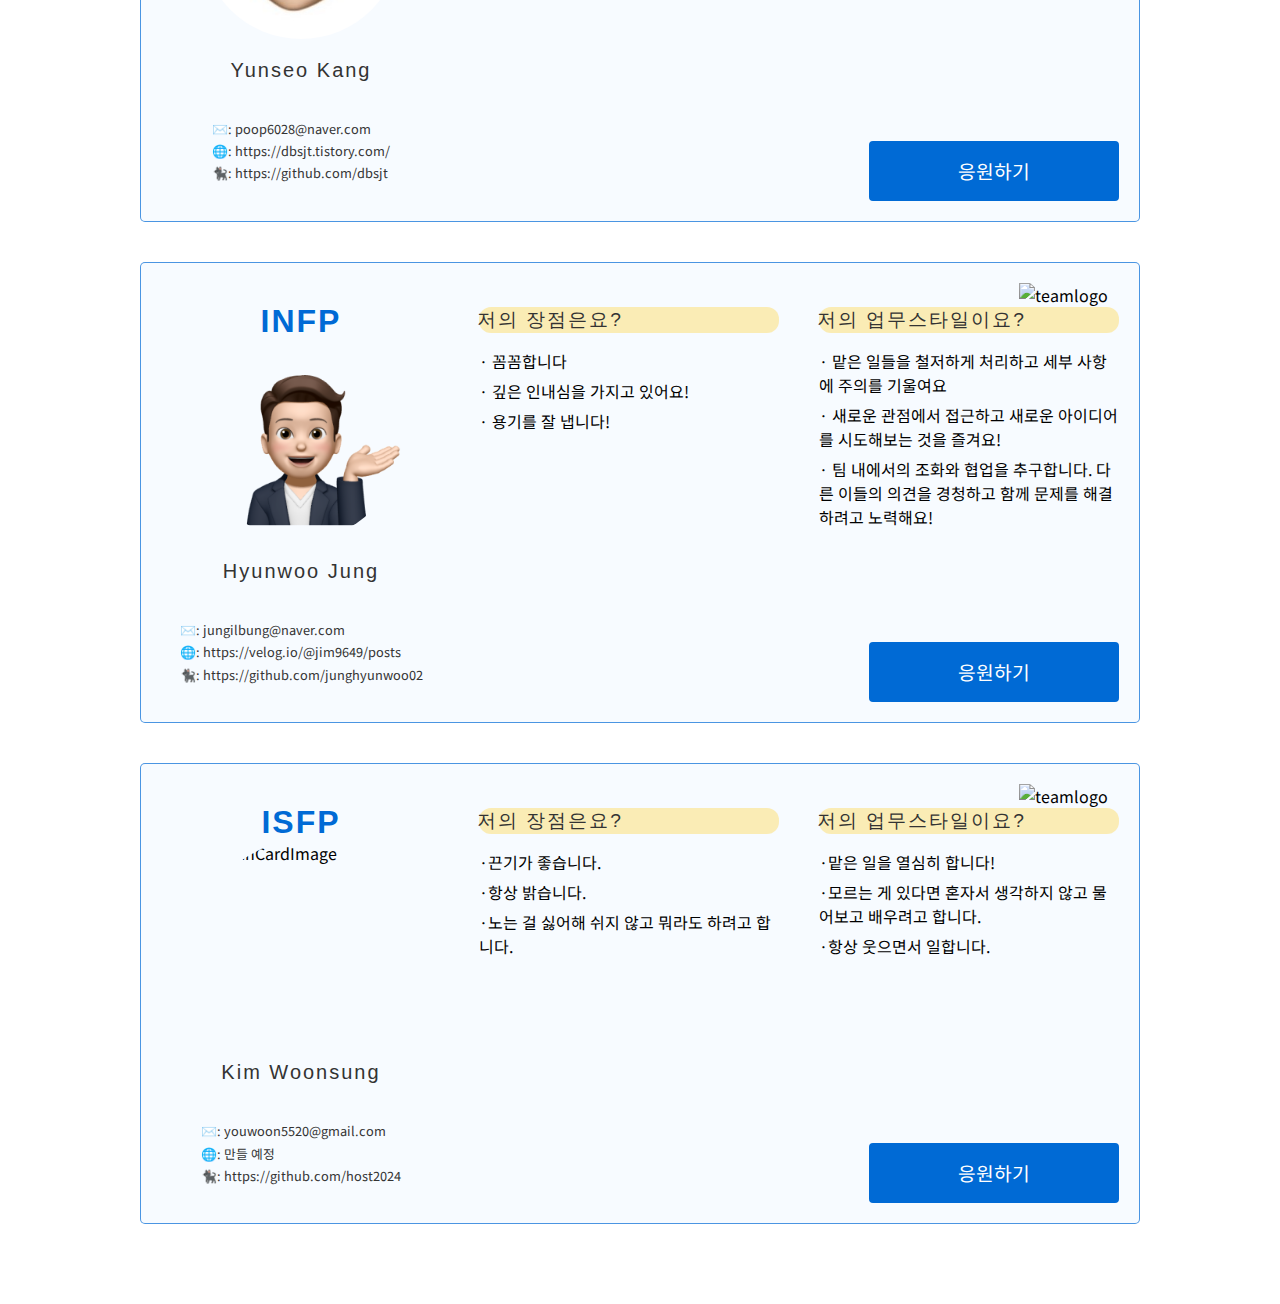
==== commit 75f28557: "수정" ====
--- a/index.html
+++ b/index.html
@@ -1,441 +1,535 @@
 <!DOCTYPE html>
 <html lang="en">
-    <head>
-        <meta charset="UTF-8" />
-        <meta name="viewport" content="width=device-width, initial-scale=1.0" />
-        <title>TEAM B05</title>
-        <link rel="stylesheet" href="./css/style.css" />
-    </head>
-    <body>
-        <!-- 운성 -->
-        <div class="header">
-            <div class="logo"></div>
-            <div class="menu">
-                <a class="title" onclick="scrollToTop()">코딩 쉽지 않조!</a>
-                <a onclick="scrollToElement('#teamName')">팀 소개</a>
-                <a onclick="scrollToElement('#firstMainCard', 'start')">팀원 소개</a>
+  <head>
+    <meta charset="UTF-8" />
+    <meta name="viewport" content="width=device-width, initial-scale=1.0" />
+    <title>TEAM B05</title>
+    <link rel="stylesheet" href="./css/style.css" />
+  </head>
+  <body>
+    <!-- 운성 -->
+    <div class="header">
+      <div class="logo"></div>
+      <div class="menu">
+        <a class="title" onclick="scrollToTop()">코딩 쉽지 않조!</a>
+        <a onclick="scrollToElement('#teamName')">팀 소개</a>
+        <a onclick="scrollToElement('#firstMainCard', 'start')">팀원 소개</a>
+      </div>
+    </div>
+    <!-- 운성 -->
+    <!-- 연희 -->
+    <div class="main">
+      <!-- 로고있는 곳 네모 -->
+      <div class="withoutwave">
+        <h1 class="ourgoal1">Nevertheless</h1>
+        <h1 class="ourgoal">"우린 해내죠"</h1>
+      </div>
+
+      <!--물결-->
+      <div>
+        <svg
+          class="waves"
+          xmlns="http://www.w3.org/2000/svg"
+          xmlns:xlink="http://www.w3.org/1999/xlink"
+          viewBox="0 24 150 28"
+          preserveAspectRatio="none"
+          shape-rendering="auto"
+        >
+          <defs>
+            <path
+              id="gentle-wave"
+              d="M-160 44c30 0 58-18 88-18s 58 18 88 18 58-18 88-18 58 18 88 18 v44h-352z"
+            />
+          </defs>
+          <g class="parallax">
+            <use
+              xlink:href="#gentle-wave"
+              x="48"
+              y="0"
+              fill="rgba(255,255,255,0.7)"
+            />
+            <use
+              xlink:href="#gentle-wave"
+              x="48"
+              y="3"
+              fill="rgba(255,255,255,0.5)"
+            />
+            <use
+              xlink:href="#gentle-wave"
+              x="48"
+              y="5"
+              fill="rgba(255,255,255,0.3)"
+            />
+            <use xlink:href="#gentle-wave" x="48" y="7" fill="#fff" />
+          </g>
+        </svg>
+      </div>
+      <!--물결 끝-->
+    </div>
+
+    <!--맨 밑-->
+    <div class="ourname">
+      <div class="content">
+        <p></p>
+      </div>
+    </div>
+
+    <div class="flex" id="teamName">
+      <div>
+        <div class="yhcard">
+          <img
+            src="https://encrypted-tbn0.gstatic.com/images?q=tbn:ANd9GcTBmzocrJNdVO9aKdgIhUL8b-_xjEfi5-vvSSz6p4Pv6wN9nYnUZXZ4HxGWE3G3DwFTs9Y&usqp=CAU"
+            class="card-img-top1"
+            alt="..."
+          />
+          <div class="yhc-body">
+            <h2 class="yhc-title">Our Goal</h2>
+            <ul>
+              <li>코딩 힘들조? 우린 해내조!</li>
+              <li>지식 공유 & 스킬 개발</li>
+              <li>오류없는 사이트 만들기</li>
+            </ul>
+          </div>
+        </div>
+      </div>
+      <div>
+        <div class="yhcard scd">
+          <img
+            src="https://encrypted-tbn0.gstatic.com/images?q=tbn:ANd9GcSh9RCRWmDc_sLZ7TirH-FtY98nE40K6M0dqA&s"
+            class="card-img-top2"
+            alt="..."
+          />
+          <div class="yhc-body">
+            <h2 class="yhc-title">Our Character</h2>
+            <ul>
+              <li>
+                외향적인 리더가 이끄는 <br />
+                조용하지만 할건 하는 팀
+              </li>
+              <li>
+                다양한 배경과 관점을 가진 팀원들의 <br />
+                창의적인 아이디어
+              </li>
+              <li>
+                결과물을 지속적으로 공유하며 <br />
+                더 좋은 페이지를 위해 고민
+              </li>
+            </ul>
+          </div>
+        </div>
+      </div>
+    </div>
+    <!-- 연희 끝 -->
+
+    <!--카드섹션 시작-->
+    <div class="mainCards">
+      <div id="firstMainCard" class="mainCard">
+        <div class="mainCardImgBox">
+          <p class="mainProfileMbti">ENTP</p>
+          <div class="profileImageWrap">
+            <img
+              src="./image/minyoung.png"
+              alt="mainCardImage"
+              class="mainCardImg"
+            />
+          </div>
+
+          <p class="mainProfileName">Minyoung Kuk</p>
+          <div class="mainCardsContact">
+            <ul>
+              <li>
+                <a href="mailto: uperxwall@gamil.com"
+                  >✉️: uperxwall@gamil.com</a
+                >
+              </li>
+              <li>
+                <a href="https://minyoungkuk.github.io/TIL/"
+                  >🌐: https://minyoungkuk.github.io/TIL/</a
+                >
+              </li>
+              <li>
+                <a href="https://github.com/minyoungKuk"
+                  >🐈‍⬛: https://github.com/minyoungKuk</a
+                >
+              </li>
+            </ul>
+          </div>
+        </div>
+
+        <div class="mainCardsContents">
+          <div class="mainCardsContentsCon">
+            <!-- <p class="title" style="text-align: right"> -->
+            <!-- 팀 미니 프로젝트 - 코딩쉽지않조 -->
+            <img
+              src="https://ifh.cc/g/MtBP8X.png"
+              class="teamlogo"
+              alt="teamlogo"
+            />
+            <!-- </p> -->
+            <div class="mainCardsTxtBox">
+              <div>
+                <p class="title">저의 장점은요?</p>
+                <ul>
+                  <li>· 안되는게 어딨어요? 될때까지 합니다!</li>
+                  <li>· 퍼블리셔 경력!</li>
+                  <li>· 배려심!</li>
+                </ul>
+              </div>
+              <div>
+                <p class="title">저의 업무스타일이요?</p>
+                <ul>
+                  <li>· 협업에는 소통이 중요해요!</li>
+                  <li>· 맡은 작업은 끝까지 해내요!</li>
+                  <li>· 다른 팀원의 어려운 부분을 돕고 싶어요!</li>
+                  <li>· 저도 모르면 잘 물어봅니다!</li>
+                </ul>
+              </div>
             </div>
-        </div>
-        <!-- 운성 -->
-        <!-- 연희 -->
-        <div class="main">
-            <!-- 로고있는 곳 네모 -->
-            <div class="withoutwave">
-                <h1 class="ourgoal1">Nevertheless</h1>
-                <h1 class="ourgoal">"우린 해내죠"</h1>
+          </div>
+          <a class="btn default" href="./guestbook/minyoung.html">응원하기</a>
+        </div>
+        <!--카드섹션 끝-->
+      </div>
+      <div id="firstMainCard" class="mainCard">
+        <div class="mainCardImgBox">
+          <p class="mainProfileMbti">INTJ</p>
+          <div class="profileImageWrap">
+            <img
+              src="./image/evelynpoto.png"
+              alt="mainCardImage"
+              class="mainCardImg"
+            />
+          </div>
+
+          <p class="mainProfileName">Yeonhui Kim</p>
+          <div class="mainCardsContact">
+            <ul>
+              <li>
+                <a href="mailto: uperxwall@gmail.com">✉️: ygim3010@gmail.com</a>
+              </li>
+              <li>
+                <a href="https://minyoungkuk.github.io/TIL/">🌐: 아직 없음</a>
+              </li>
+              <li>
+                <a href="https://github.com/minyoungKuk"
+                  >🐈‍⬛: https://github.com/evelyni22</a
+                >
+              </li>
+            </ul>
+          </div>
+        </div>
+
+        <div class="mainCardsContents">
+          <div class="mainCardsContentsCon">
+            <!-- <p class="title" style="text-align: right"> -->
+            <!-- 팀 미니 프로젝트 - 코딩쉽지않조 -->
+            <img
+              src="https://ifh.cc/g/MtBP8X.png"
+              class="teamlogo"
+              alt="teamlogo"
+            />
+            <!-- </p> -->
+            <div class="mainCardsTxtBox">
+              <div>
+                <p class="title">저의 장점은요?</p>
+                <ul>
+                  <li>· 확실한 일처리?</li>
+                  <li>· 깔끔함?</li>
+                  <li>· 무엇보다 빛이나는 추진력!</li>
+                </ul>
+              </div>
+              <div>
+                <p class="title">저의 업무스타일이요?</p>
+                <ul>
+                  <li>· 맡은 일은 책임지고 합니다!</li>
+                  <li>· 일을 찾아서 하는 능동적인 스타일!</li>
+                  <li>· 소통의 중요성을 알고 있어요</li>
+                  <li>· 정리와 메모를 습관적으로 합니다!</li>
+                </ul>
+              </div>
             </div>
-
-            <!--물결-->
-            <div>
-                <svg
-                    class="waves"
-                    xmlns="http://www.w3.org/2000/svg"
-                    xmlns:xlink="http://www.w3.org/1999/xlink"
-                    viewBox="0 24 150 28"
-                    preserveAspectRatio="none"
-                    shape-rendering="auto"
-                >
-                    <defs>
-                        <path
-                            id="gentle-wave"
-                            d="M-160 44c30 0 58-18 88-18s 58 18 88 18 58-18 88-18 58 18 88 18 v44h-352z"
-                        />
-                    </defs>
-                    <g class="parallax">
-                        <use xlink:href="#gentle-wave" x="48" y="0" fill="rgba(255,255,255,0.7)" />
-                        <use xlink:href="#gentle-wave" x="48" y="3" fill="rgba(255,255,255,0.5)" />
-                        <use xlink:href="#gentle-wave" x="48" y="5" fill="rgba(255,255,255,0.3)" />
-                        <use xlink:href="#gentle-wave" x="48" y="7" fill="#fff" />
-                    </g>
-                </svg>
+          </div>
+          <a class="btn default" href="./guestbook/yeonhui.html">응원하기</a>
+        </div>
+        <!--카드섹션 끝-->
+      </div>
+      <!-- Heejin -->
+      <div id="firstMainCard" class="mainCard">
+        <div class="mainCardImgBox">
+          <p class="mainProfileMbti">INFJ</p>
+          <div class="profileImageWrap">
+            <img
+              src="./image/heejin.jpeg"
+              alt="mainCardImage"
+              class="mainCardImg"
+            />
+          </div>
+
+          <p class="mainProfileName">Heejin Gang</p>
+          <div class="mainCardsContact">
+            <ul>
+              <li>
+                <a href="mailto: raccoonboy0803@gmail.com"
+                  >✉️: raccoonboy0803@gmail.com</a
+                >
+              </li>
+              <li>
+                <a href="https://raccoonboy0803.tistory.com/"
+                  >🌐: https://raccoonboy0803.tistory.com/</a
+                >
+              </li>
+              <li>
+                <a href="https://github.com/raccoonboy0803"
+                  >🐈‍⬛:https://github.com/raccoonboy0803</a
+                >
+              </li>
+            </ul>
+          </div>
+        </div>
+
+        <div class="mainCardsContents">
+          <div class="mainCardsContentsCon">
+            <img
+              src="https://ifh.cc/g/MtBP8X.png"
+              class="teamlogo"
+              alt="teamlogo"
+            />
+            <!-- </p> -->
+            <div class="mainCardsTxtBox">
+              <div>
+                <p class="title">저의 장점은요?</p>
+                <ul>
+                  <li>· 집중력이 좋아요</li>
+                  <li>· 적은 수면시간? 하루 4시간이면 충분합니다!</li>
+                  <li>· 수학을 잘해요</li>
+                </ul>
+              </div>
+              <div>
+                <p class="title">저의 업무스타일이요?</p>
+                <ul>
+                  <li>
+                    · 비효율적인 시간낭비를 싫어합니다
+                    <div style="margin-left: 20px">
+                      <span id="clock" style="margin: 0">00:00:00</span>
+                      <span>계속 시간은 흐르네요</span>
+                    </div>
+                  </li>
+                  <li>· J 성향답게 사전에 계획을 세웁니다</li>
+                  <li>· 기록을 남기는 것을 좋아합니다!</li>
+                </ul>
+              </div>
             </div>
-            <!--물결 끝-->
-        </div>
-
-        <!--맨 밑-->
-        <div class="ourname">
-            <div class="content">
-                <p></p>
+          </div>
+          <a class="btn default" href="./guestbook/heejin.html">응원하기</a>
+        </div>
+        <!--Heejin 끝-->
+      </div>
+      <div id="firstMainCard" class="mainCard">
+        <div class="mainCardImgBox">
+          <p class="mainProfileMbti">INFP</p>
+          <div class="profileImageWrap">
+            <img
+              src="./image/yunseo.jpg"
+              alt="mainCardImage"
+              class="mainCardImg"
+            />
+          </div>
+
+          <p class="mainProfileName">Yunseo Kang</p>
+          <div class="mainCardsContact">
+            <ul>
+              <li>
+                <a href="mailto: poop6028@naver.com">✉️: poop6028@naver.com</a>
+              </li>
+              <li>
+                <a href="https://dbsjt.tistory.com/"
+                  >🌐: https://dbsjt.tistory.com/</a
+                >
+              </li>
+              <li>
+                <a href="https://github.com/dbsjt"
+                  >🐈‍⬛: https://github.com/dbsjt</a
+                >
+              </li>
+            </ul>
+          </div>
+        </div>
+
+        <div class="mainCardsContents">
+          <div class="mainCardsContentsCon">
+            <!-- <p class="title" style="text-align: right"> -->
+            <!-- 팀 미니 프로젝트 - 코딩쉽지않조 -->
+            <img
+              src="https://ifh.cc/g/MtBP8X.png"
+              class="teamlogo"
+              alt="teamlogo"
+            />
+            <!-- </p> -->
+            <div class="mainCardsTxtBox">
+              <div>
+                <p class="title">저의 장점은요?</p>
+                <ul>
+                  <li>· 임기응변이 좋습니다</li>
+                  <li>· 적응이 빠릅니다</li>
+                  <li>· 외국어를 할줄압니다(베트남어,일본어)</li>
+                </ul>
+              </div>
+              <div>
+                <p class="title">저의 업무스타일이요?</p>
+                <ul>
+                  <li>· 모르는게 있으면 항상 질문해요</li>
+                  <li>· 맡은 부분은 책임지고 끝까지 해요</li>
+                  <li>· 서로 존중하며 대화하며 풀어가요</li>
+                </ul>
+              </div>
             </div>
-        </div>
-
-        <div class="flex" id="teamName">
-            <div>
-                <div class="yhcard">
-                    <img
-                        src="https://encrypted-tbn0.gstatic.com/images?q=tbn:ANd9GcTBmzocrJNdVO9aKdgIhUL8b-_xjEfi5-vvSSz6p4Pv6wN9nYnUZXZ4HxGWE3G3DwFTs9Y&usqp=CAU"
-                        class="card-img-top1"
-                        alt="..."
-                    />
-                    <div class="yhc-body">
-                        <h2 class="yhc-title">Our Goal</h2>
-                        <ul>
-                            <li>코딩 힘들조? 우린 해내조!</li>
-                            <li>지식 공유 & 스킬 개발</li>
-                            <li>오류없는 사이트 만들기</li>
-                        </ul>
-                    </div>
-                </div>
+          </div>
+          <a class="btn default" href="./guestbook/yunseo.html">응원하기</a>
+        </div>
+        <!--카드섹션 끝-->
+      </div>
+      <!-- hyunwoo -->
+      <div id="firstMainCard" class="mainCard">
+        <div class="mainCardImgBox">
+          <p class="mainProfileMbti">INFP</p>
+          <div class="profileImageWrap">
+            <img
+              src="./image/hyunwoo.png"
+              alt="mainCardImage"
+              class="mainCardImg"
+            />
+          </div>
+
+          <p class="mainProfileName">Hyunwoo Jung</p>
+          <div class="mainCardsContact">
+            <ul>
+              <li>
+                <a href="mailto: jungilbung@naver.com"
+                  >✉️: jungilbung@naver.com</a
+                >
+              </li>
+              <li>
+                <a href="https://velog.io/@jim9649/posts"
+                  >🌐: https://velog.io/@jim9649/posts</a
+                >
+              </li>
+              <li>
+                <a href="https://github.com/junghyunwoo02"
+                  >🐈‍⬛: https://github.com/junghyunwoo02</a
+                >
+              </li>
+            </ul>
+          </div>
+        </div>
+
+        <div class="mainCardsContents">
+          <div class="mainCardsContentsCon">
+            <!-- <p class="title" style="text-align: right"> -->
+            <!-- 팀 미니 프로젝트 - 코딩쉽지않조 -->
+            <img
+              src="https://ifh.cc/g/MtBP8X.png"
+              class="teamlogo"
+              alt="teamlogo"
+            />
+            <!-- </p> -->
+            <div class="mainCardsTxtBox">
+              <div>
+                <p class="title">저의 장점은요?</p>
+                <ul>
+                  <li>· 꼼꼼합니다</li>
+                  <li>· 깊은 인내심을 가지고 있어요!</li>
+                  <li>· 용기를 잘 냅니다!</li>
+                </ul>
+              </div>
+              <div>
+                <p class="title">저의 업무스타일이요?</p>
+                <ul>
+                  <li>
+                    · 맡은 일들을 철저하게 처리하고 세부 사항에 주의를 기울여요
+                  </li>
+                  <li>
+                    · 새로운 관점에서 접근하고 새로운 아이디어를 시도해보는 것을
+                    즐겨요!
+                  </li>
+                  <li>
+                    · 팀 내에서의 조화와 협업을 추구합니다. 다른 이들의 의견을
+                    경청하고 함께 문제를 해결하려고 노력해요!
+                  </li>
+                </ul>
+              </div>
             </div>
-            <div>
-                <div class="yhcard scd">
-                    <img
-                        src="https://encrypted-tbn0.gstatic.com/images?q=tbn:ANd9GcSh9RCRWmDc_sLZ7TirH-FtY98nE40K6M0dqA&s"
-                        class="card-img-top2"
-                        alt="..."
-                    />
-                    <div class="yhc-body">
-                        <h2 class="yhc-title">Our Character</h2>
-                        <ul>
-                            <li>
-                                외향적인 리더가 이끄는 <br />
-                                조용하지만 할건 하는 팀
-                            </li>
-                            <li>
-                                다양한 배경과 관점을 가진 팀원들의 <br />
-                                창의적인 아이디어
-                            </li>
-                            <li>
-                                결과물을 지속적으로 공유하며 <br />
-                                더 좋은 페이지를 위해 고민
-                            </li>
-                        </ul>
-                    </div>
-                </div>
+          </div>
+          <a class="btn default" href="./guestbook/hyunwoo.html">응원하기</a>
+        </div>
+        <!--카드섹션 끝-->
+      </div>
+      <!-- 운성 -->
+      <div id="firstMainCard" class="mainCard last-card">
+        <div class="mainCardImgBox">
+          <p class="mainProfileMbti">ISFP</p>
+          <div class="profileImageWrap">
+            <img
+              src="https://ifh.cc/g/J0Xg75.jpg"
+              alt="mainCardImage"
+              class="mainCardImg"
+            />
+          </div>
+
+          <p class="mainProfileName">Kim Woonsung</p>
+          <div class="mainCardsContact">
+            <ul>
+              <li>
+                <a href="mailto: youwoon5520@gmail.com"
+                  >✉️: youwoon5520@gmail.com</a
+                >
+              </li>
+              <li>
+                <a href="만들예정">🌐: 만들 예정</a>
+              </li>
+              <li>
+                <a href="https://github.com/host2024"
+                  >🐈‍⬛: https://github.com/host2024</a
+                >
+              </li>
+            </ul>
+          </div>
+        </div>
+
+        <div class="mainCardsContents">
+          <div class="mainCardsContentsCon">
+            <img
+              src="https://ifh.cc/g/MtBP8X.png"
+              class="teamlogo"
+              alt="teamlogo"
+            />
+
+            <div class="mainCardsTxtBox">
+              <div>
+                <p class="title">저의 장점은요?</p>
+                <ul>
+                  <li>·끈기가 좋습니다.</li>
+                  <li>·항상 밝습니다.</li>
+                  <li>·노는 걸 싫어해 쉬지 않고 뭐라도 하려고 합니다.</li>
+                </ul>
+              </div>
+              <div>
+                <p class="title">저의 업무스타일이요?</p>
+                <ul>
+                  <li>·맡은 일을 열심히 합니다!</li>
+                  <li>
+                    ·모르는 게 있다면 혼자서 생각하지 않고 물어보고 배우려고
+                    합니다.
+                  </li>
+                  <li>·항상 웃으면서 일합니다.</li>
+                </ul>
+              </div>
             </div>
-        </div>
-        <!-- 연희 끝 -->
-
-        <!--카드섹션 시작-->
-        <div class="mainCards">
-            <div id="firstMainCard" class="mainCard">
-                <div class="mainCardImgBox">
-                    <p class="mainProfileMbti">ENTP</p>
-                    <div class="profileImageWrap">
-                        <img src="./image/minyoung.png" alt="mainCardImage" class="mainCardImg" />
-                    </div>
-
-                    <p class="mainProfileName">Minyoung Kuk</p>
-                    <div class="mainCardsContact">
-                        <ul>
-                            <li>
-                                <a href="mailto: uperxwall@gamil.com">✉️: uperxwall@gamil.com</a>
-                            </li>
-                            <li>
-                                <a href="https://minyoungkuk.github.io/TIL/">🌐: https://minyoungkuk.github.io/TIL/</a>
-                            </li>
-                            <li>
-                                <a href="https://github.com/minyoungKuk">🐈‍⬛: https://github.com/minyoungKuk</a>
-                            </li>
-                        </ul>
-                    </div>
-                </div>
-
-                <div class="mainCardsContents">
-                    <div class="mainCardsContentsCon">
-                        <!-- <p class="title" style="text-align: right"> -->
-                        <!-- 팀 미니 프로젝트 - 코딩쉽지않조 -->
-                        <img src="https://ifh.cc/g/MtBP8X.png" class="teamlogo" alt="teamlogo" />
-                        <!-- </p> -->
-                        <div class="mainCardsTxtBox">
-                            <div>
-                                <p class="title">저의 장점은요?</p>
-                                <ul>
-                                    <li>· 안되는게 어딨어요? 될때까지 합니다!</li>
-                                    <li>· 퍼블리셔 경력!</li>
-                                    <li>· 배려심!</li>
-                                </ul>
-                            </div>
-                            <div>
-                                <p class="title">저의 업무스타일이요?</p>
-                                <ul>
-                                    <li>· 협업에는 소통이 중요해요!</li>
-                                    <li>· 맡은 작업은 끝까지 해내요!</li>
-                                    <li>· 다른 팀원의 어려운 부분을 돕고 싶어요!</li>
-                                    <li>· 저도 모르면 잘 물어봅니다!</li>
-                                </ul>
-                            </div>
-                        </div>
-                    </div>
-                    <a class="btn default" href="./sparta/index.html">응원하기</a>
-                </div>
-                <!--카드섹션 끝-->
-            </div>
-        </div>
-
-        <div id="firstMainCard" class="mainCard">
-            <div class="mainCardImgBox">
-                <p class="mainProfileMbti">INTJ</p>
-                <div class="profileImageWrap">
-                    <img src="./image/evelynpoto.png" alt="mainCardImage" class="mainCardImg" />
-                </div>
-
-                <p class="mainProfileName">Yeonhui Kim</p>
-                <div class="mainCardsContact">
-                    <ul>
-                        <li>
-                            <a href="mailto: uperxwall@gmail.com">✉️: ygim3010@gmail.com</a>
-                        </li>
-                        <li>
-                            <a href="https://minyoungkuk.github.io/TIL/">🌐: 아직 없음</a>
-                        </li>
-                        <li>
-                            <a href="https://github.com/minyoungKuk">🐈‍⬛: https://github.com/evelyni22</a>
-                        </li>
-                    </ul>
-                </div>
-            </div>
-
-            <div class="mainCardsContents">
-                <div class="mainCardsContentsCon">
-                    <!-- <p class="title" style="text-align: right"> -->
-                    <!-- 팀 미니 프로젝트 - 코딩쉽지않조 -->
-                    <img src="https://ifh.cc/g/MtBP8X.png" class="teamlogo" alt="teamlogo" />
-                    <!-- </p> -->
-                    <div class="mainCardsTxtBox">
-                        <div>
-                            <p class="title">저의 장점은요?</p>
-                            <ul>
-                                <li>· 확실한 일처리?</li>
-                                <li>· 깔끔함?</li>
-                                <li>· 무엇보다 빛이나는 추진력!</li>
-                            </ul>
-                        </div>
-                        <div>
-                            <p class="title">저의 업무스타일이요?</p>
-                            <ul>
-                                <li>· 맡은 일은 책임지고 합니다!</li>
-                                <li>· 일을 찾아서 하는 능동적인 스타일!</li>
-                                <li>· 소통의 중요성을 알고 있어요</li>
-                                <li>· 정리와 메모를 습관적으로 합니다!</li>
-                            </ul>
-                        </div>
-                    </div>
-                </div>
-                <a class="btn default" href="./sparta/index.html">응원하기</a>
-            </div>
-            <!--카드섹션 끝-->
-        </div>
-
-        <!-- Heejin -->
-        <div id="firstMainCard" class="mainCard">
-            <div class="mainCardImgBox">
-                <p class="mainProfileMbti">INFJ</p>
-                <div class="profileImageWrap">
-                    <img src="./image/heejin.jpeg" alt="mainCardImage" class="mainCardImg" />
-                </div>
-
-                <p class="mainProfileName">Heejin Gang</p>
-                <div class="mainCardsContact">
-                    <ul>
-                        <li>
-                            <a href="mailto: raccoonboy0803@gmail.com">✉️: raccoonboy0803@gmail.com</a>
-                        </li>
-                        <li>
-                            <a href="https://raccoonboy0803.tistory.com/">🌐: https://raccoonboy0803.tistory.com/</a>
-                        </li>
-                        <li>
-                            <a href="https://github.com/raccoonboy0803">🐈‍⬛:https://github.com/raccoonboy0803</a>
-                        </li>
-                    </ul>
-                </div>
-            </div>
-
-            <div class="mainCardsContents">
-                <div class="mainCardsContentsCon">
-                    <!-- <p class="title" style="text-align: right"> -->
-                    <!-- 팀 미니 프로젝트 - 코딩쉽지않조 -->
-                    <img src="https://ifh.cc/g/MtBP8X.png" class="teamlogo" alt="teamlogo" />
-                    <!-- </p> -->
-                    <div class="mainCardsTxtBox">
-                        <div>
-                            <p class="title">저의 장점은요?</p>
-                            <ul>
-                                <li>· 집중력이 좋아요</li>
-                                <li>· 적은 수면시간? 하루 4시간이면 충분합니다!</li>
-                                <li>· 수학을 잘해요</li>
-                            </ul>
-                        </div>
-                        <div>
-                            <p class="title">저의 업무스타일이요?</p>
-                            <ul>
-                                <li>
-                                    · 비효율적인 시간낭비를 싫어합니다
-                                    <div style="margin-left: 20px">
-                                        <span id="clock" style="margin: 0">00:00:00</span>
-                                        <span>계속 시간은 흐르네요</span>
-                                    </div>
-                                </li>
-                                <li>· J 성향답게 사전에 계획을 세웁니다</li>
-                                <li>· 기록을 남기는 것을 좋아합니다!</li>
-                            </ul>
-                        </div>
-                    </div>
-                </div>
-                <a class="btn default" href="./sparta/index.html">응원하기</a>
-            </div>
-            <!--Heejin 끝-->
-        </div>
-
-        <div id="firstMainCard" class="mainCard">
-            <div class="mainCardImgBox">
-                <p class="mainProfileMbti">INFP</p>
-                <div class="profileImageWrap">
-                    <img src="./image/yunseo.jpg" alt="mainCardImage" class="mainCardImg" />
-                </div>
-
-                <p class="mainProfileName">Yunseo Kang</p>
-                <div class="mainCardsContact">
-                    <ul>
-                        <li>
-                            <a href="mailto: poop6028@naver.com">✉️: poop6028@naver.com</a>
-                        </li>
-                        <li>
-                            <a href="https://dbsjt.tistory.com/">🌐: https://dbsjt.tistory.com/</a>
-                        </li>
-                        <li>
-                            <a href="https://github.com/dbsjt">🐈‍⬛: https://github.com/dbsjt</a>
-                        </li>
-                    </ul>
-                </div>
-            </div>
-
-            <div class="mainCardsContents">
-                <div class="mainCardsContentsCon">
-                    <!-- <p class="title" style="text-align: right"> -->
-                    <!-- 팀 미니 프로젝트 - 코딩쉽지않조 -->
-                    <img src="https://ifh.cc/g/MtBP8X.png" class="teamlogo" alt="teamlogo" />
-                    <!-- </p> -->
-                    <div class="mainCardsTxtBox">
-                        <div>
-                            <p class="title">저의 장점은요?</p>
-                            <ul>
-                                <li>· 임기응변이 좋습니다</li>
-                                <li>· 적응이 빠릅니다</li>
-                                <li>· 외국어를 할줄압니다(베트남어,일본어)</li>
-                            </ul>
-                        </div>
-                        <div>
-                            <p class="title">저의 업무스타일이요?</p>
-                            <ul>
-                                <li>· 모르는게 있으면 항상 질문해요</li>
-                                <li>· 맡은 부분은 책임지고 끝까지 해요</li>
-                                <li>· 서로 존중하며 대화하며 풀어가요</li>
-                            </ul>
-                        </div>
-                    </div>
-                </div>
-                <a class="btn default" href="./sparta/index.html">응원하기</a>
-            </div>
-            <!--카드섹션 끝-->
-        </div>
-        <!-- hyunwoo -->
-        <div id="firstMainCard" class="mainCard">
-            <div class="mainCardImgBox">
-                <p class="mainProfileMbti">INFP</p>
-                <div class="profileImageWrap">
-                    <img src="./image/hyunwoo.png" alt="mainCardImage" class="mainCardImg" />
-                </div>
-
-                <p class="mainProfileName">Hyunwoo Jung</p>
-                <div class="mainCardsContact">
-                    <ul>
-                        <li>
-                            <a href="mailto: jungilbung@naver.com">✉️: jungilbung@naver.com</a>
-                        </li>
-                        <li>
-                            <a href="https://velog.io/@jim9649/posts">🌐: https://velog.io/@jim9649/posts</a>
-                        </li>
-                        <li>
-                            <a href="https://github.com/junghyunwoo02">🐈‍⬛: https://github.com/junghyunwoo02</a>
-                        </li>
-                    </ul>
-                </div>
-            </div>
-
-            <div class="mainCardsContents">
-                <div class="mainCardsContentsCon">
-                    <!-- <p class="title" style="text-align: right"> -->
-                    <!-- 팀 미니 프로젝트 - 코딩쉽지않조 -->
-                    <img src="https://ifh.cc/g/MtBP8X.png" class="teamlogo" alt="teamlogo" />
-                    <!-- </p> -->
-                    <div class="mainCardsTxtBox">
-                        <div>
-                            <p class="title">저의 장점은요?</p>
-                            <ul>
-                                <li>· 꼼꼼합니다</li>
-                                <li>· 깊은 인내심을 가지고 있어요!</li>
-                                <li>· 용기를 잘 냅니다!</li>
-                            </ul>
-                        </div>
-                        <div>
-                            <p class="title">저의 업무스타일이요?</p>
-                            <ul>
-                                <li>· 맡은 일들을 철저하게 처리하고 세부 사항에 주의를 기울여요</li>
-                                <li>· 새로운 관점에서 접근하고 새로운 아이디어를 시도해보는 것을 즐겨요!</li>
-                                <li>
-                                    · 팀 내에서의 조화와 협업을 추구합니다. 다른 이들의 의견을 경청하고 함께 문제를
-                                    해결하려고 노력해요!
-                                </li>
-                            </ul>
-                        </div>
-                    </div>
-                </div>
-                <a class="btn default" href="./sparta/index.html">응원하기</a>
-            </div>
-            <!--카드섹션 끝-->
-        </div>
-        <!-- 운성 -->
-        <div id="firstMainCard" class="mainCard last-card">
-            <div class="mainCardImgBox">
-                <p class="mainProfileMbti">ISFP</p>
-                <div class="profileImageWrap">
-                    <img src="https://ifh.cc/g/J0Xg75.jpg" alt="mainCardImage" class="mainCardImg" />
-                </div>
-
-                <p class="mainProfileName">Kim Woonsung</p>
-                <div class="mainCardsContact">
-                    <ul>
-                        <li>
-                            <a href="mailto: youwoon5520@gmail.com">✉️: youwoon5520@gmail.com</a>
-                        </li>
-                        <li>
-                            <a href="만들예정">🌐: 만들 예정</a>
-                        </li>
-                        <li>
-                            <a href="https://github.com/host2024">🐈‍⬛: https://github.com/host2024</a>
-                        </li>
-                    </ul>
-                </div>
-            </div>
-
-            <div class="mainCardsContents">
-                <div class="mainCardsContentsCon">
-                    <img src="https://ifh.cc/g/MtBP8X.png" class="teamlogo" alt="teamlogo" />
-
-                    <div class="mainCardsTxtBox">
-                        <div>
-                            <p class="title">저의 장점은요?</p>
-                            <ul>
-                                <li>·끈기가 좋습니다.</li>
-                                <li>·항상 밝습니다.</li>
-                                <li>·노는 걸 싫어해 쉬지 않고 뭐라도 하려고 합니다.</li>
-                            </ul>
-                        </div>
-                        <div>
-                            <p class="title">저의 업무스타일이요?</p>
-                            <ul>
-                                <li>·맡은 일을 열심히 합니다!</li>
-                                <li>·모르는 게 있다면 혼자서 생각하지 않고 물어보고 배우려고 합니다.</li>
-                                <li>·항상 웃으면서 일합니다.</li>
-                            </ul>
-                        </div>
-                    </div>
-                </div>
-                <a class="btn default" href="./sparta/index.html">응원하기</a>
-            </div>
-        </div>
-        <script src="./js/main.js"></script>
-        <!-- 운성 -->
-    </body>
+          </div>
+          <a class="btn default" href="./guestbook/woonsung.html">응원하기</a>
+        </div>
+      </div>
+    </div>
+    <script src="./js/main.js"></script>
+    <!-- 운성 -->
+  </body>
 </html>
--- a/css/style.css
+++ b/css/style.css
@@ -1,126 +1,126 @@
-@import url('https://fonts.googleapis.com/css2?family=Noto+Sans+KR:wght@100..900&display=swap');
+@import url("https://fonts.googleapis.com/css2?family=Noto+Sans+KR:wght@100..900&display=swap");
 
 /* 공통 st */
 * {
-    font-family: 'Noto Sans KR', sans-serif;
-    font-optical-sizing: auto;
-    box-sizing: border-box;
+  font-family: "Noto Sans KR", sans-serif;
+  font-optical-sizing: auto;
+  box-sizing: border-box;
 }
 body {
-    margin: 0;
+  margin: 0;
 }
 
 .btn {
-    display: flex;
-    flex-direction: column;
-    align-items: center;
-    align-content: center;
-    justify-content: center;
-    width: 250px;
-    height: 60px;
-    background-color: #006ad5;
-    border: 2px solid #006ad5;
-    border-radius: 4px;
-    color: #fff;
-    font-size: 1.2rem;
+  display: flex;
+  flex-direction: column;
+  align-items: center;
+  align-content: center;
+  justify-content: center;
+  width: 250px;
+  height: 60px;
+  background-color: #006ad5;
+  border: 2px solid #006ad5;
+  border-radius: 4px;
+  color: #fff;
+  font-size: 1.2rem;
 }
 
 .btn:hover {
-    background-color: #fff;
-    color: #000;
+  background-color: #fff;
+  color: #000;
 }
 
 .btn.yellow {
-    display: flex;
-    flex-direction: column;
-    align-items: center;
-    align-content: center;
-    justify-content: center;
-    width: 250px;
-    height: 60px;
-    background-color: #ffd653;
-    border: 2px solid #ffd653;
-    border-radius: 4px;
-    color: #000;
-    font-size: 1.2rem;
+  display: flex;
+  flex-direction: column;
+  align-items: center;
+  align-content: center;
+  justify-content: center;
+  width: 250px;
+  height: 60px;
+  background-color: #ffd653;
+  border: 2px solid #ffd653;
+  border-radius: 4px;
+  color: #000;
+  font-size: 1.2rem;
 }
 .btn.yellow:hover {
-    background-color: #fff;
-    color: #000;
+  background-color: #fff;
+  color: #000;
 }
 /* 공통 nd */
 
 /* 운성 */
 body {
-    margin: 0;
-    padding: 0;
-    width: 100%;
-    height: 100%;
+  margin: 0;
+  padding: 0;
+  width: 100%;
+  height: 100%;
 }
 
 .header {
-    position: fixed;
-    top: 0;
-    z-index: 1000;
-    width: 100%;
-    height: 70px;
-    display: flex;
-    align-items: center;
-    justify-content: flex-end;
-    background-color: #006ad5;
-    padding-right: 20px;
+  position: fixed;
+  top: 0;
+  z-index: 1000;
+  width: 100%;
+  height: 70px;
+  display: flex;
+  align-items: center;
+  justify-content: flex-end;
+  background-color: #006ad5;
+  padding-right: 20px;
 }
 
 .logo {
-    width: 200px;
-    height: 70px;
-    background-image: url('https://ifh.cc/g/gz9Has.jpg');
-    background-position: center;
-    background-size: contain;
-    background-repeat: no-repeat;
+  width: 200px;
+  height: 70px;
+  background-image: url("https://ifh.cc/g/gz9Has.jpg");
+  background-position: center;
+  background-size: contain;
+  background-repeat: no-repeat;
 }
 
 .menu {
-    width: auto;
-    display: flex;
-    flex-direction: row;
-    align-items: center;
-    margin-left: auto; /* Start at the right */
-    margin-right: 20px;
+  width: auto;
+  display: flex;
+  flex-direction: row;
+  align-items: center;
+  margin-left: auto; /* Start at the right */
+  margin-right: 20px;
 }
 .menu a {
-    text-decoration: none;
-    color: white;
-    padding: 10px 30px; /* 조절 가능한 패딩 값 */
-    cursor: pointer;
-    margin-left: 20px; /* 오른쪽 마진 추가 */
-    transition: all 0.4ms ease;
-    transition-duration: 2ms;
+  text-decoration: none;
+  color: white;
+  padding: 10px 30px; /* 조절 가능한 패딩 값 */
+  cursor: pointer;
+  margin-left: 20px; /* 오른쪽 마진 추가 */
+  transition: all 0.4ms ease;
+  transition-duration: 2ms;
 }
 
 .menu a:hover {
-    color: #ffd653;
+  color: #ffd653;
 }
 
 .menu a:last-child {
-    margin-right: 0;
+  margin-right: 0;
 }
 
 .title {
-    color: white;
-    padding-right: 20px;
-    cursor: pointer; /* 손 모양 커서 추가 */
-    text-decoration: none; /* 밑줄 제거 */
+  color: white;
+  padding-right: 20px;
+  cursor: pointer; /* 손 모양 커서 추가 */
+  text-decoration: none; /* 밑줄 제거 */
 }
 
 .List {
-    width: 100%;
-    height: 100px;
-    margin-top: 20px;
-    display: flex;
-    align-items: center;
-    border: 2px solid black;
-    position: relative;
+  width: 100%;
+  height: 100px;
+  margin-top: 20px;
+  display: flex;
+  align-items: center;
+  border: 2px solid black;
+  position: relative;
 }
 /* 운성 */
 
@@ -129,368 +129,367 @@
 @import url(//fonts.googleapis.com/css?family=Lato:300:400);
 
 body {
-    margin: 0;
+  margin: 0;
 }
 
 /* 글자들 */
 h1 {
-    font-family: 'Lato', sans-serif;
-    font-weight: 300;
-    letter-spacing: 2px;
-    font-size: 48px;
+  font-family: "Lato", sans-serif;
+  font-weight: 300;
+  letter-spacing: 2px;
+  font-size: 48px;
 }
 
 p {
-    font-family: 'Lato', sans-serif;
-    letter-spacing: 2px;
-    font-size: 20px;
-    color: #333333;
+  font-family: "Lato", sans-serif;
+  letter-spacing: 2px;
+  font-size: 20px;
+  color: #333333;
 }
 .ourgoal1 {
-    opacity: 0.4;
-    font-size: 80px;
-    margin: 200px 60px 0px auto;
+  opacity: 0.4;
+  font-size: 80px;
+  margin: 200px 60px 0px auto;
 }
 .ourgoal {
-    opacity: 0.1;
-    font-size: 150px;
-    margin: 20px 40px 0px auto;
+  opacity: 0.1;
+  font-size: 150px;
+  margin: 20px 40px 0px auto;
 }
 /* 모형들 */
 
 .main {
-    position: fixed;
-    position: relative;
-    text-align: center;
-    background-color: #006ad5;
-    color: white;
+  position: fixed;
+  position: relative;
+  text-align: center;
+  background-color: #006ad5;
+  color: white;
 }
 
 .withoutwave {
-    width: 100%;
-    margin: 0;
-    padding: 0;
-    display: flex;
-    flex-direction: column;
+  width: 100%;
+  margin: 0;
+  padding: 0;
+  display: flex;
+  flex-direction: column;
 }
 
 .waves {
-    position: relative;
-    width: 100%;
-    height: 15vh;
-    margin-bottom: -7px;
-    /*Fix for safari gap*/
-    min-height: 100px;
-    max-height: 150px;
+  position: relative;
+  width: 100%;
+  height: 15vh;
+  margin-bottom: -7px;
+  /*Fix for safari gap*/
+  min-height: 100px;
+  max-height: 150px;
 }
 
 .content {
-    position: relative;
-    height: 20vh;
-    text-align: center;
-    font-size: 25px;
+  position: relative;
+  height: 20vh;
+  text-align: center;
+  font-size: 25px;
 }
 
 .flex {
-    display: flex;
-    justify-content: center;
-    align-items: center;
-    text-align: center;
-    margin-bottom: 100px;
+  display: flex;
+  justify-content: center;
+  align-items: center;
+  text-align: center;
+  margin-bottom: 100px;
 }
 
 .yhcard {
-    height: 510px;
-    width: 400px;
-    padding: 20px;
-    border: 2px solid #ffd7536e;
-    border-radius: 5vh;
-    /* margin: 0 5% 0 5%; */
-    margin-left: 20px;
-    /* padding: 5px 25px 5px 25px; */
+  height: 510px;
+  width: 400px;
+  padding: 20px;
+  border: 2px solid #ffd7536e;
+  border-radius: 5vh;
+  /* margin: 0 5% 0 5%; */
+  margin-left: 20px;
+  /* padding: 5px 25px 5px 25px; */
 }
 .yhc-body {
-    display: flex;
-    flex-direction: column;
+  display: flex;
+  flex-direction: column;
 }
 .yhcard.scd img {
-    width: 220px;
-    padding-bottom: 20px;
+  width: 220px;
+  padding-bottom: 20px;
 }
 
 .yhcard img {
-    padding-top: 20px;
-    width: 300px;
+  padding-top: 20px;
+  width: 300px;
 }
 .yhcard ul {
-    list-style: none;
-    height: 100%;
-    display: flex;
-    flex-direction: row;
-    flex-direction: column;
-    padding: 0;
+  list-style: none;
+  height: 100%;
+  display: flex;
+  flex-direction: row;
+  flex-direction: column;
+  padding: 0;
 }
 .yhc-title {
-    background-color: #ffd7536e;
-    padding: 10px;
-    border-radius: 6px;
+  background-color: #ffd7536e;
+  padding: 10px;
+  border-radius: 6px;
 }
 .yhcard ul li {
-    padding-bottom: 6px;
+  padding-bottom: 8px;
 }
 /* Animation */
 
 .parallax > use {
-    animation: move-forever 25s cubic-bezier(0.55, 0.5, 0.45, 0.5) infinite;
+  animation: move-forever 25s cubic-bezier(0.55, 0.5, 0.45, 0.5) infinite;
 }
 
 .parallax > use:nth-child(1) {
-    animation-delay: -2s;
-    animation-duration: 7s;
+  animation-delay: -2s;
+  animation-duration: 7s;
 }
 
 .parallax > use:nth-child(2) {
-    animation-delay: -3s;
-    animation-duration: 10s;
+  animation-delay: -3s;
+  animation-duration: 10s;
 }
 
 .parallax > use:nth-child(3) {
-    animation-delay: -4s;
-    animation-duration: 13s;
+  animation-delay: -4s;
+  animation-duration: 13s;
 }
 
 .parallax > use:nth-child(4) {
-    animation-delay: -5s;
-    animation-duration: 20s;
+  animation-delay: -5s;
+  animation-duration: 20s;
 }
 
 @keyframes move-forever {
-    0% {
-        transform: translate3d(-90px, 0, 0);
-    }
-
-    100% {
-        transform: translate3d(85px, 0, 0);
-    }
+  0% {
+    transform: translate3d(-90px, 0, 0);
+  }
+
+  100% {
+    transform: translate3d(85px, 0, 0);
+  }
 }
 
 /*for mobile*/
 @media (max-width: 768px) {
-    .waves {
-        height: 40px;
-        min-height: 40px;
-    }
-
-    .content {
-        height: 30vh;
-    }
-
-    h1 {
-        font-size: 24px;
-    }
+  .waves {
+    height: 40px;
+    min-height: 40px;
+  }
+
+  .content {
+    height: 30vh;
+  }
+
+  h1 {
+    font-size: 24px;
+  }
 }
 
 /* 연희 끝 */
 
 /* mainPage cardSection */
 .mainCards {
-    margin: 20px 0;
+  margin: 80px 0;
 }
 .mainCard {
-    display: flex;
-    flex-direction: row;
-    border: 1px solid rgba(0, 106, 213, 0.7);
-    border-radius: 5px;
-    justify-content: space-between;
-    width: 100%;
-    max-width: 1000px;
-    padding: 20px;
-    background-color: #f5faffc9;
-    margin: 20px auto;
+  display: flex;
+  flex-direction: row;
+  border: 1px solid rgba(0, 106, 213, 0.7);
+  border-radius: 5px;
+  justify-content: space-between;
+  width: 100%;
+  max-width: 1000px;
+  padding: 20px;
+  background-color: #f5faffc9;
+  margin: 40px auto;
 }
 .mainCardImgBox {
-    width: 300px;
-    display: flex;
-    flex-direction: column;
-    align-items: center;
-    margin: 0px 30px 0 10px;
+  width: 300px;
+  display: flex;
+  flex-direction: column;
+  align-items: center;
+  margin: 0px 30px 0 10px;
 }
 .profileImageWrap {
-    width: 200px;
-    height: 200px;
-    border-radius: 70%;
-    overflow: hidden;
+  width: 200px;
+  height: 200px;
+  border-radius: 70%;
+  overflow: hidden;
 }
 .mainCardImg {
-    width: 100%;
-    height: 100%;
-    object-fit: cover;
+  width: 100%;
+  height: 100%;
+  object-fit: cover;
 }
 
 .mainProfileMbti {
-    margin: 20px 0 0 0;
-    font-size: 20px;
-    font-weight: 700;
-    color: #006ad5;
-    font-size: 2rem;
+  margin: 20px 0 0 0;
+  font-size: 20px;
+  font-weight: 700;
+  color: #006ad5;
+  font-size: 2rem;
 }
 
 .mainCardsContact ul {
-    padding: 0;
+  padding: 0;
 }
 .mainCardsContact ul li {
-    font-size: 0.8rem;
-    line-height: 1.4rem;
+  font-size: 0.8rem;
+  line-height: 1.4rem;
 }
 .mainCardsContact ul li a {
-    text-decoration: none;
-    color: #333;
-    cursor: pointer;
+  text-decoration: none;
+  color: #333;
+  cursor: pointer;
 }
 
 .mainCardsContents {
-    width: 658px;
-    display: flex;
-    flex-direction: column;
-    align-items: flex-end;
-    justify-content: space-between;
+  width: 658px;
+  display: flex;
+  flex-direction: column;
+  align-items: flex-end;
+  justify-content: space-between;
 }
 
 .mainCardsContents p {
-    font-size: 1.2rem;
-    text-align: right;
+  font-size: 1.2rem;
+  text-align: right;
 }
 
 .mainCardsContentsCon {
-    display: flex;
-    flex-direction: column;
-    align-items: flex-end;
+  display: flex;
+  flex-direction: column;
+  align-items: flex-end;
 }
 .mainCardsContentsCon .teamlogo {
-    width: 100px;
-    padding: 0;
-    /* background-color: #fff; */
+  width: 100px;
+  padding: 0;
+  /* background-color: #fff; */
 }
 .mainCardsContents p.title {
-    width: 300px;
-    color: #333333;
-    font-weight: 500;
-    background-color: #ffd7536e;
-    border-radius: 20px;
-    font-size: 1rem;
-    text-align: left;
-    text-indent: -2px;
+  width: 300px;
+  color: #333333;
+  font-weight: 500;
+  background-color: #ffd7536e;
+  border-radius: 20px;
+  font-size: 1rem;
+  text-align: left;
+  text-indent: -2px;
 }
 .mainCard ul {
-    list-style: none;
+  list-style: none;
 }
 .mainCard p:hover {
-    text-decoration: none;
-    cursor: none;
+  text-decoration: none;
+  cursor: none;
 }
 
 .mainCardsTxtBox {
-    display: flex;
-    flex-direction: row;
+  display: flex;
+  flex-direction: row;
 }
 
 .mainCardsTxtBox ul {
-    list-style: none;
-    padding: 0;
+  list-style: none;
+  padding: 0;
 }
 
 .mainCardsTxtBox ul li {
-    padding-bottom: 6px;
+  padding-bottom: 6px;
 }
 
 .mainCardsTxtBox div {
-    margin-left: 40px;
+  margin-left: 40px;
 }
 .mainCard .mainCardsTxtBox div .title {
-    background-color: #fff;
-    font-size: 1.2rem;
-    margin: 0;
-    text-align: left;
-    padding: 0;
-    background-color: #ffd7536e;
-    border-radius: 12px;
-    text-indent: -2px;
+  background-color: #fff;
+  font-size: 1.2rem;
+  margin: 0;
+  text-align: left;
+  padding: 0;
+  background-color: #ffd7536e;
+  border-radius: 12px;
+  text-indent: -2px;
 }
 
 .mainCardsContents .btn {
-    text-decoration: none;
-    transition: all 300ms ease;
+  text-decoration: none;
+  transition: all 300ms ease;
 }
 
 .mainCardsContents .btn.default:hover {
-    transform: scale(1.02);
+  transform: scale(1.02);
 }
 
 /* 현우 작업본 */
 .item {
-    width: 360px;
-    height: 315px;
-    border: 1px solid black;
-    text-align: center;
-
-    margin: 20px right 20px auto;
+  width: 360px;
+  height: 315px;
+  border: 1px solid black;
+  text-align: center;
+
+  margin: 20px right 20px auto;
 }
 
 .container {
-    display: flex;
-    gap: 20px;
-
-    align-items: stretch;
+  display: flex;
+  gap: 20px;
+
+  align-items: stretch;
 }
 .container-wrapper {
-    width: fit-content;
-    display: flex;
-    flex-direction: column;
-    gap: 20px;
+  width: fit-content;
+  display: flex;
+  flex-direction: column;
+  gap: 20px;
 }
 /* 윤서 작업본 */
 .mypostingbox {
-    width: 400px;
-    height: fit-content;
-
-    padding: 30px;
-    box-shadow: 0px 0px 3px 0px black;
-    border-radius: 5px;
-    background-color: white;
-
-    justify-content: center;
+  width: 400px;
+  height: fit-content;
+
+  padding: 30px;
+  border-radius: 5px;
+  background-color: white;
+
+  justify-content: center;
 }
 .myimg {
-    width: 300px;
-    height: 300px;
-
-    margin: 30px auto 0px auto;
-    box-shadow: 0px 0px 3px 0px black;
-    border-radius: 50%;
-    overflow: hidden;
-    position: relative;
+  width: 300px;
+  height: 300px;
+
+  margin: 30px auto 0px auto;
+  box-shadow: 0px 0px 3px 0px black;
+  border-radius: 50%;
+  overflow: hidden;
+  position: relative;
 }
 .moge {
-    height: 200px;
-    font-family: 'Jua', sans-serif;
-    text-align: center;
+  height: 200px;
+  font-family: "Jua", sans-serif;
+  text-align: center;
 }
 .jua-regular {
-    font-family: 'Jua', sans-serif;
-    font-weight: 400;
-    font-style: normal;
-    font-size: 40px;
-    color: #006ad5;
-    margin: 20px;
-
-    text-align: center;
+  font-family: "Jua", sans-serif;
+  font-weight: 400;
+  font-style: normal;
+  font-size: 40px;
+  color: #006ad5;
+  margin: 20px;
+
+  text-align: center;
 }
 .card-img-top1 {
-    width: 100%;
-    /* height: 170px; */
+  width: 100%;
+  /* height: 170px; */
 }
 /* 운성 */
 .last-card {
-    margin-bottom: 80px; /* 또는 원하는 값 */
+  margin-bottom: 80px; /* 또는 원하는 값 */
 }
 /* 운성 */
